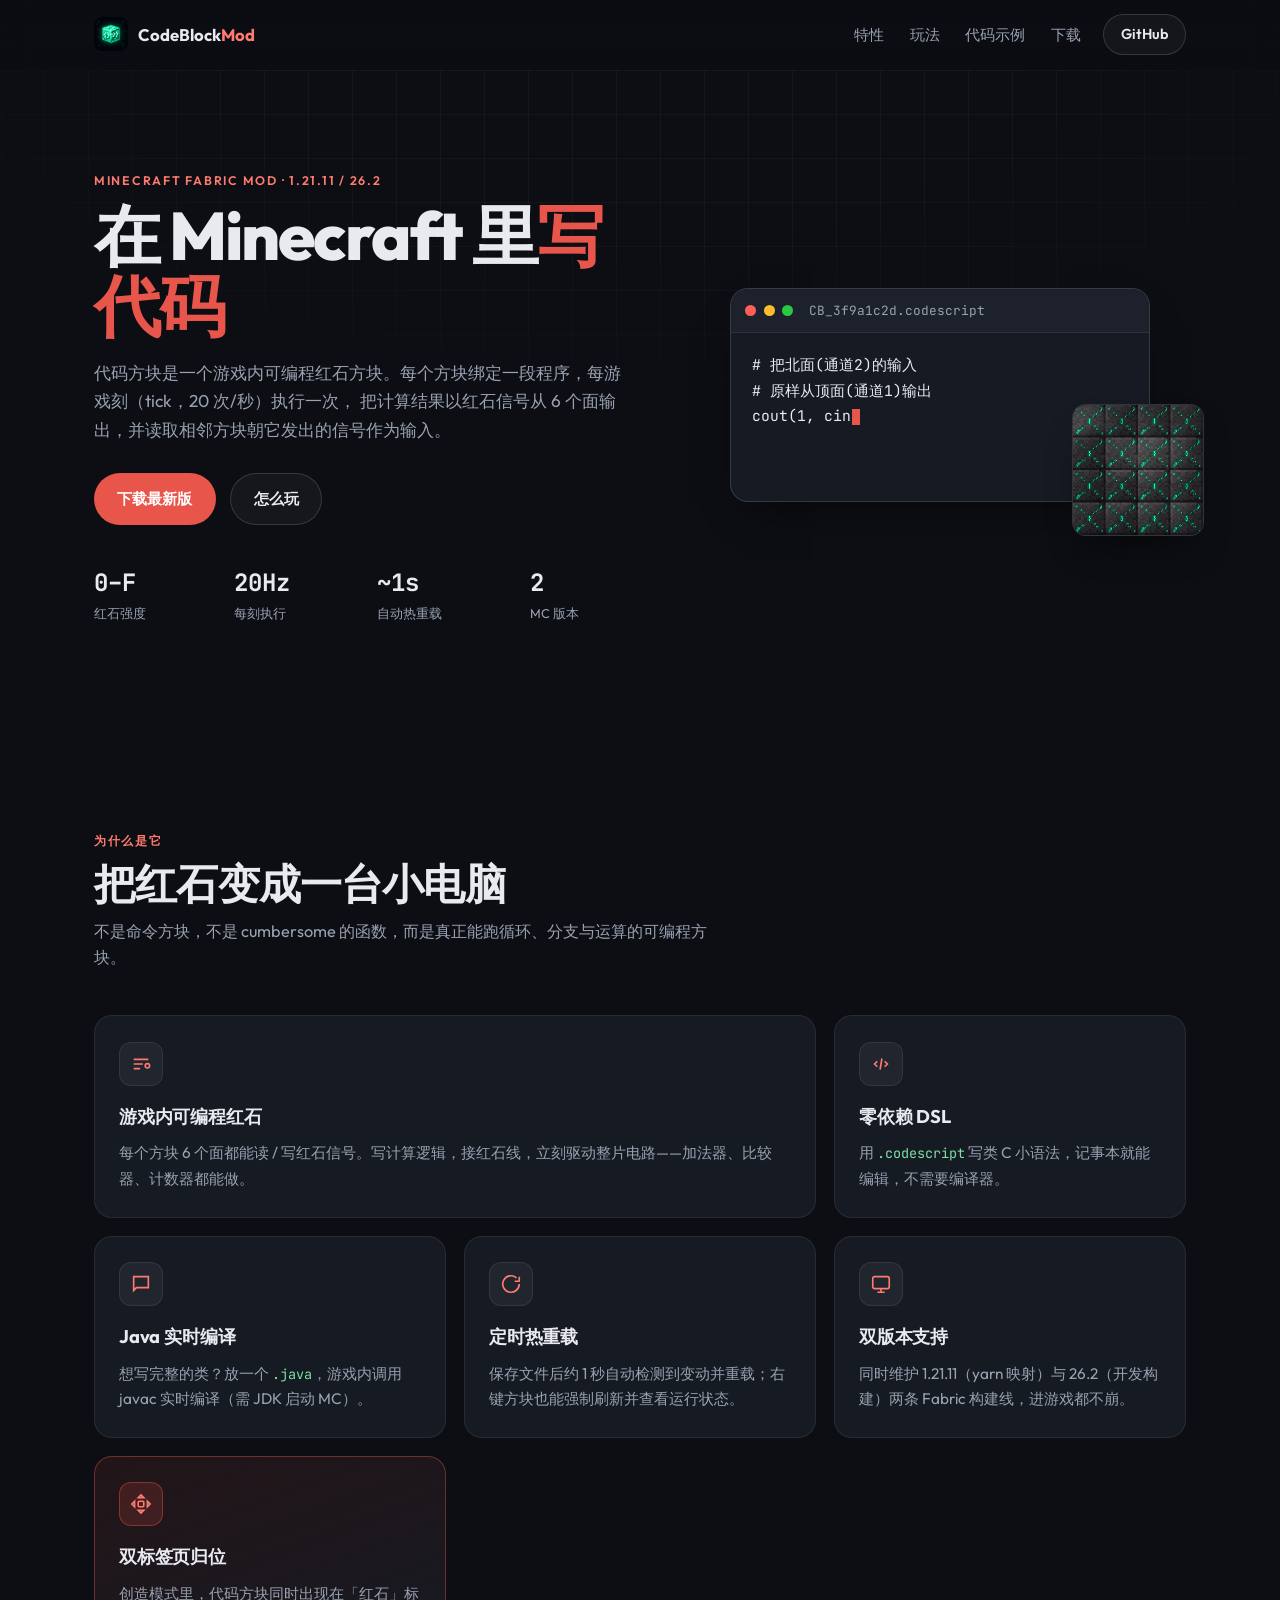
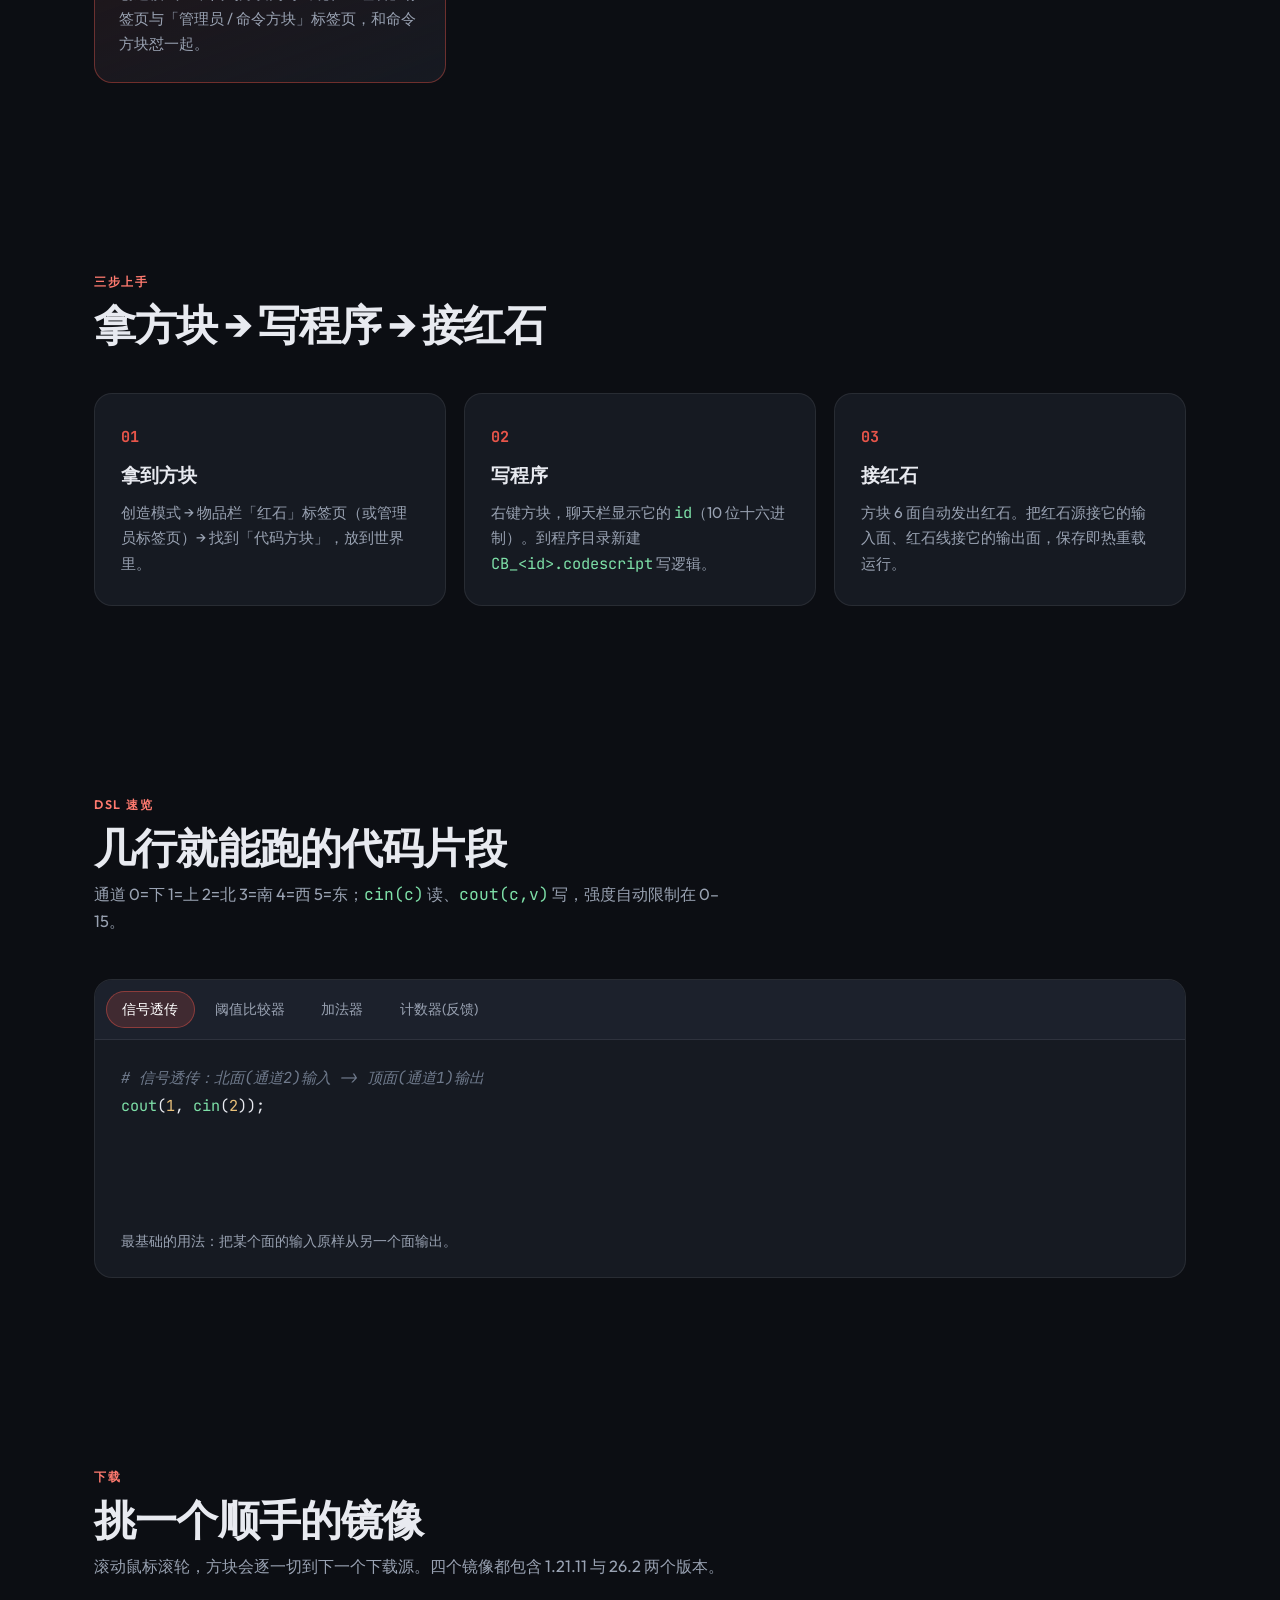
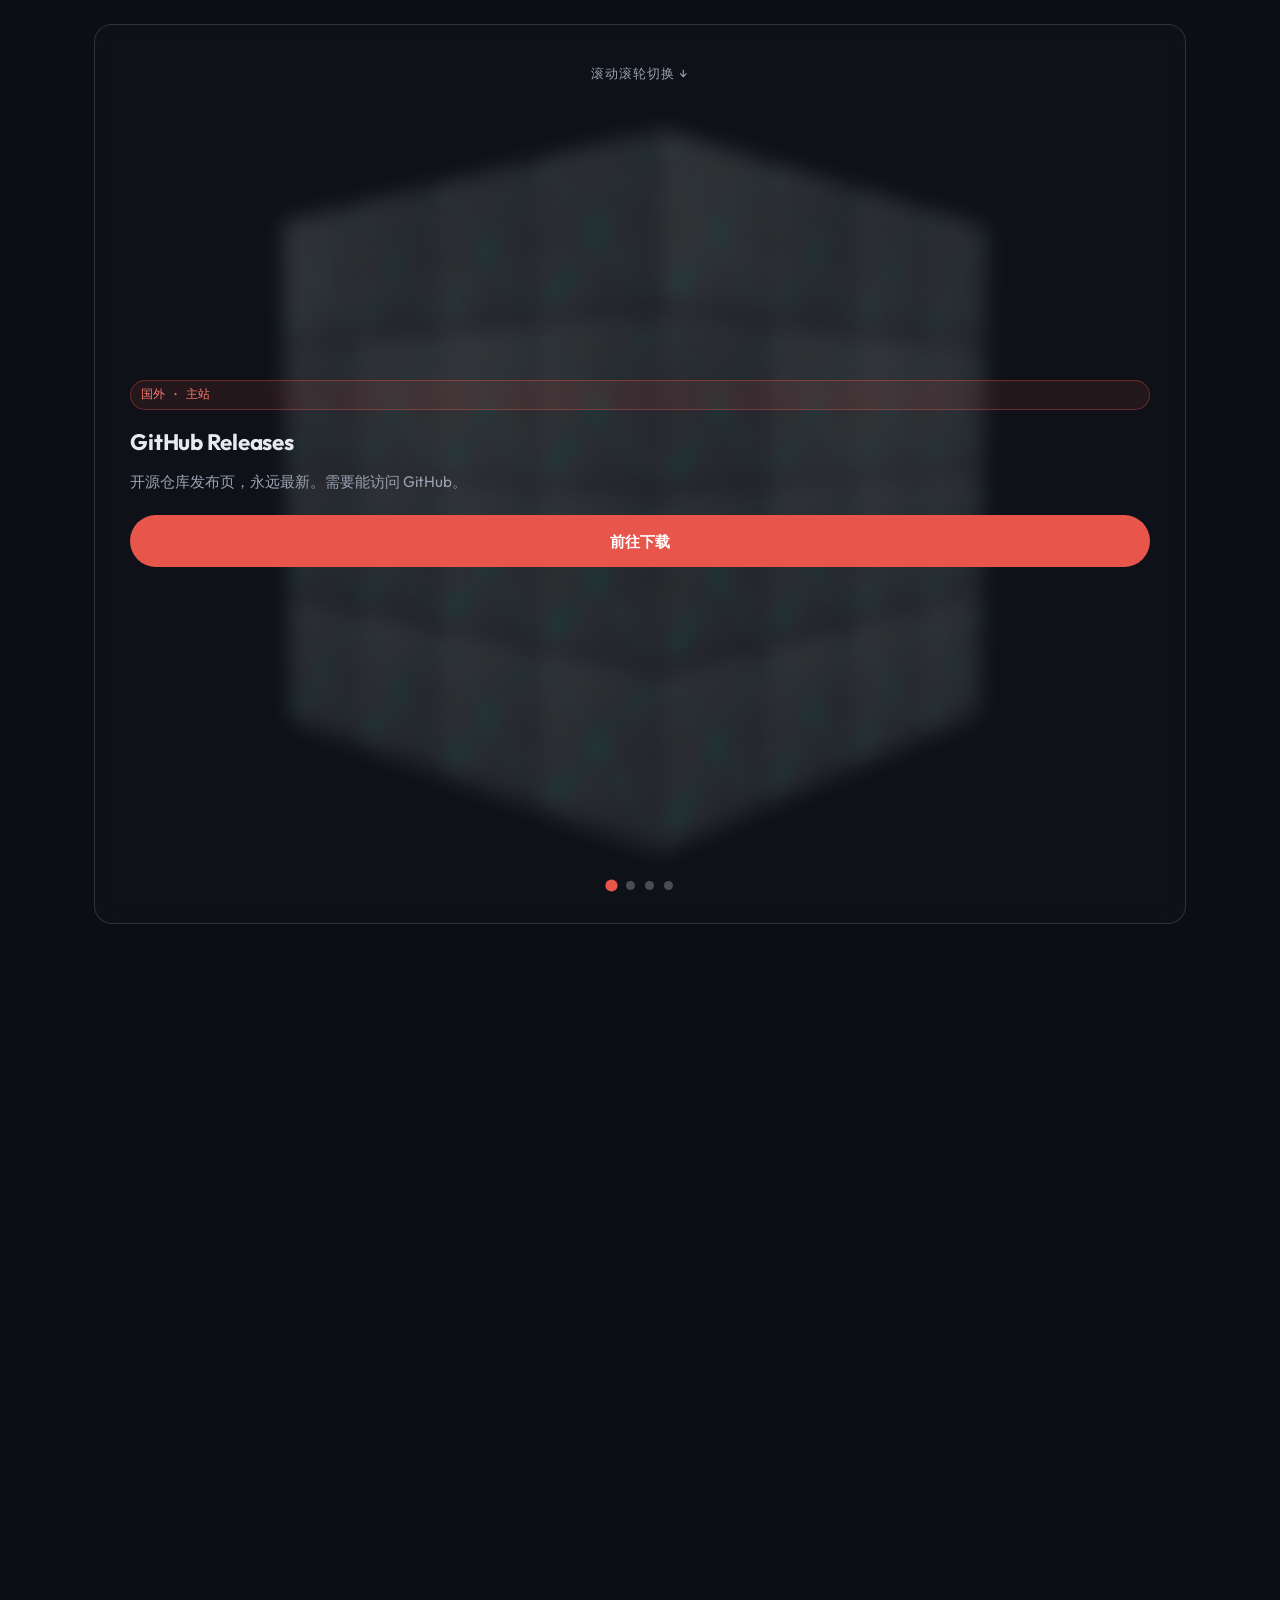
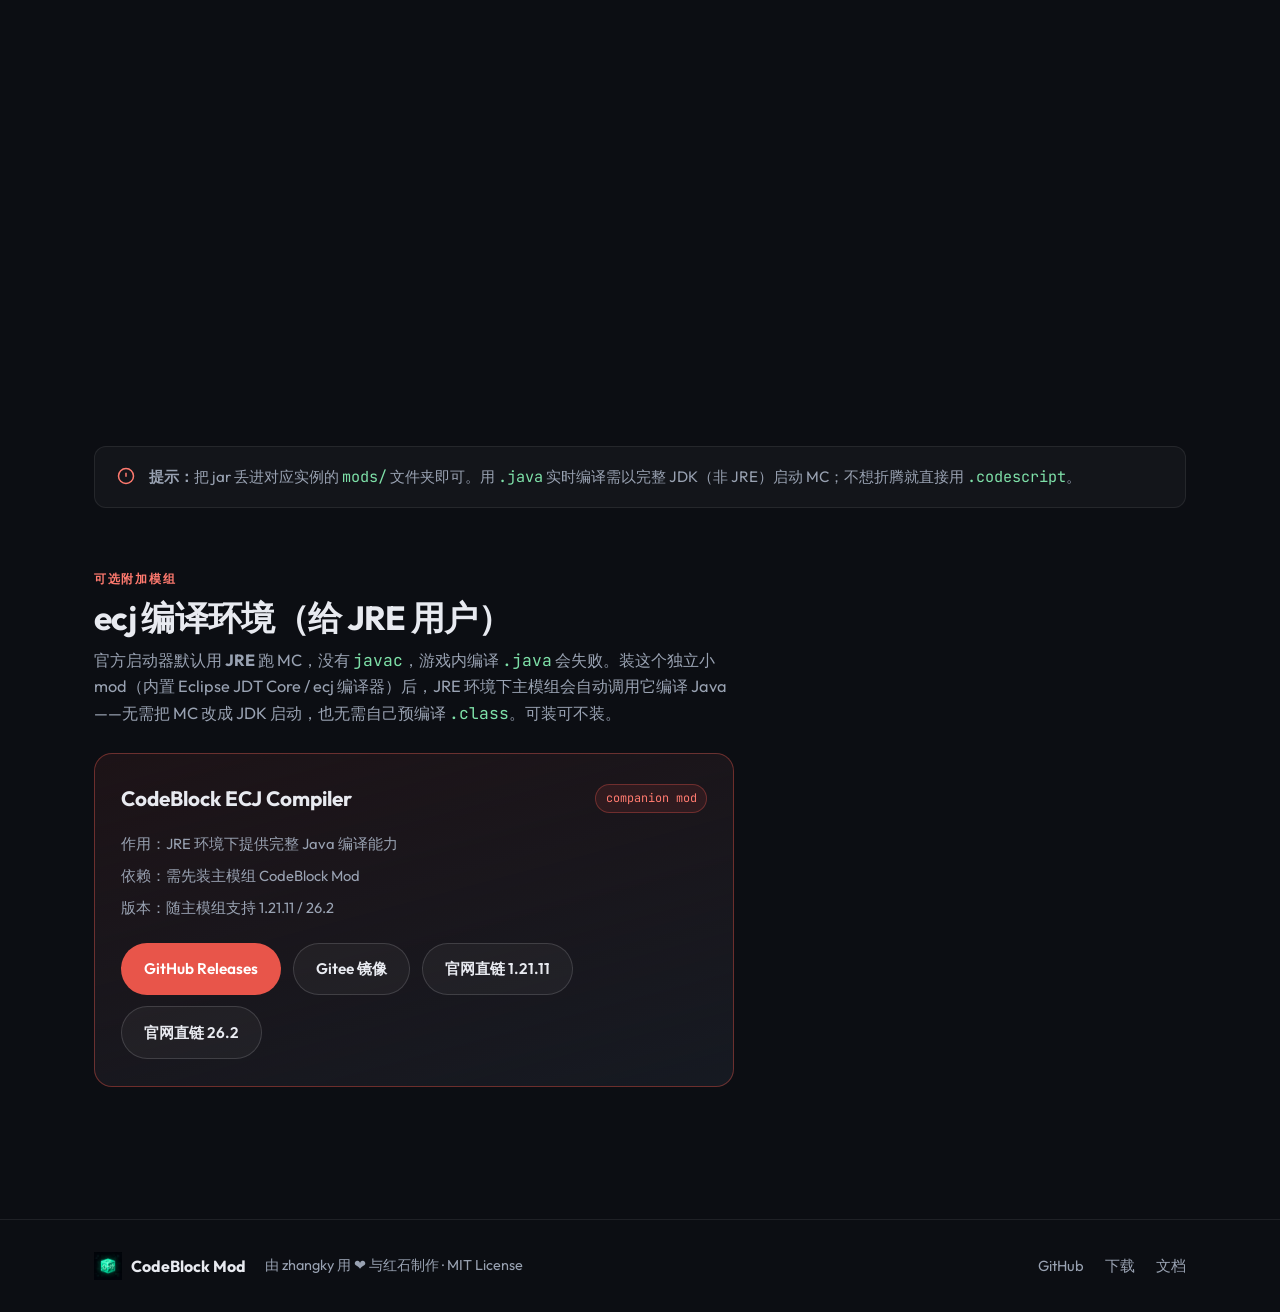
==== index.html @ 654dcf7b "Publish CodeBlock Mod site v0.1.0 (downloads + pages)" ====
<!DOCTYPE html>
<html lang="zh-CN">
<head>
  <meta charset="UTF-8" />
  <meta name="viewport" content="width=device-width, initial-scale=1.0" />
  <title>CodeBlock Mod · 在 Minecraft 里写代码</title>
  <meta name="description" content="CodeBlock Mod —— 一个游戏内可编程红石方块。每个方块绑定一段程序，每游戏刻执行一次，用 cin/cout 读写红石信号（强度 0–15，即十六进制 0–F）。支持 Minecraft 1.21.11 与 26.2。" />
  <meta name="author" content="zhangky" />
  <meta name="theme-color" content="#0c0e13" />

  <!-- Open Graph / social -->
  <meta property="og:type" content="website" />
  <meta property="og:title" content="CodeBlock Mod · 在 Minecraft 里写代码" />
  <meta property="og:description" content="游戏内可编程红石方块：cin/cout 读写信号，运行时编译 Java / 解释 DSL，定时热重载。支持 1.21.11 与 26.2。" />
  <meta property="og:image" content="assets/images/code_block.png" />
  <meta property="og:url" content="https://codeblock-mod.github.io" />
  <meta name="twitter:card" content="summary_large_image" />

  <link rel="icon" type="image/png" href="assets/images/icon.png" />
  <link rel="preconnect" href="https://fonts.googleapis.com" />
  <link rel="preconnect" href="https://fonts.gstatic.com" crossorigin />
  <link href="https://fonts.googleapis.com/css2?family=Outfit:wght@400;500;600;700;800&family=JetBrains+Mono:wght@400;500;700&display=swap" rel="stylesheet" />
  <link rel="stylesheet" href="css/styles.css" />
</head>
<body>
  <!-- ===== Nav ===== -->
  <header class="nav" id="nav">
    <div class="nav__inner">
      <a class="brand" href="#top" aria-label="CodeBlock Mod 首页">
        <img src="assets/images/icon.png" alt="" class="brand__icon" width="34" height="34" />
        <span class="brand__name">CodeBlock<span class="brand__mod">Mod</span></span>
      </a>
      <nav class="nav__links" aria-label="主导航">
        <a href="#features">特性</a>
        <a href="#how">玩法</a>
        <a href="#code">代码示例</a>
        <a href="#download">下载</a>
      </nav>
      <a class="btn btn--ghost nav__cta" href="https://github.com/CodeBlock-mod/CodeBlock-mod-release" rel="noopener">GitHub</a>
    </div>
  </header>

  <main id="top">
    <!-- ===== Hero ===== -->
    <section class="hero">
      <div class="hero__grid-bg" aria-hidden="true"></div>
      <div class="hero__inner">
        <div class="hero__copy">
          <p class="eyebrow">Minecraft Fabric Mod · 1.21.11 / 26.2</p>
          <h1 class="hero__title">在 Minecraft 里<span class="hl">写代码</span></h1>
          <p class="hero__lead">
            代码方块是一个游戏内可编程红石方块。每个方块绑定一段程序，每游戏刻（tick，20 次/秒）执行一次，
            把计算结果以红石信号从 6 个面输出，并读取相邻方块朝它发出的信号作为输入。
          </p>
          <div class="hero__actions">
            <a class="btn btn--primary" href="#download">下载最新版</a>
            <a class="btn btn--ghost" href="#how">怎么玩</a>
          </div>
          <ul class="hero__stats">
            <li><span class="stat__num">0–F</span><span class="stat__label">红石强度</span></li>
            <li><span class="stat__num">20Hz</span><span class="stat__label">每刻执行</span></li>
            <li><span class="stat__num">~1s</span><span class="stat__label">自动热重载</span></li>
            <li><span class="stat__num">2</span><span class="stat__label">MC 版本</span></li>
          </ul>
        </div>

        <div class="hero__visual">
          <div class="terminal" role="img" aria-label="代码方块 DSL 示例：把北面输入从顶面输出">
            <div class="terminal__bar">
              <span class="dot dot--r"></span><span class="dot dot--y"></span><span class="dot dot--g"></span>
              <span class="terminal__file">CB_3f9a1c2d.codescript</span>
            </div>
            <pre class="terminal__body"><code id="hero-code"></code><span class="caret" aria-hidden="true"></span></pre>
          </div>
          <img src="assets/images/code_block.png" alt="代码方块贴图" class="hero__block" width="160" height="160" />
        </div>
      </div>
    </section>

    <!-- ===== Features (bento) ===== -->
    <section class="section" id="features">
      <div class="section__head">
        <p class="eyebrow">为什么是它</p>
        <h2 class="section__title">把红石变成一台小电脑</h2>
        <p class="section__sub">不是命令方块，不是 cumbersome 的函数，而是真正能跑循环、分支与运算的可编程方块。</p>
      </div>

      <div class="bento">
        <article class="card card--wide reveal">
          <div class="card__icon" aria-hidden="true">
            <svg viewBox="0 0 24 24" width="22" height="22" fill="none" stroke="currentColor" stroke-width="1.8"><path d="M4 7h16M4 12h10M4 17h7"/><circle cx="19" cy="14" r="2.4"/></svg>
          </div>
          <h3>游戏内可编程红石</h3>
          <p>每个方块 6 个面都能读 / 写红石信号。写计算逻辑，接红石线，立刻驱动整片电路——加法器、比较器、计数器都能做。</p>
        </article>

        <article class="card reveal">
          <div class="card__icon" aria-hidden="true">
            <svg viewBox="0 0 24 24" width="22" height="22" fill="none" stroke="currentColor" stroke-width="1.8"><path d="M8 9l-3 3 3 3M16 9l3 3-3 3M13 6l-2 12"/></svg>
          </div>
          <h3>零依赖 DSL</h3>
          <p>用 <code>.codescript</code> 写类 C 小语法，记事本就能编辑，不需要编译器。</p>
        </article>

        <article class="card reveal">
          <div class="card__icon" aria-hidden="true">
            <svg viewBox="0 0 24 24" width="22" height="22" fill="none" stroke="currentColor" stroke-width="1.8"><path d="M4 4h16v12H7l-3 3z"/></svg>
          </div>
          <h3>Java 实时编译</h3>
          <p>想写完整的类？放一个 <code>.java</code>，游戏内调用 javac 实时编译（需 JDK 启动 MC）。</p>
        </article>

        <article class="card reveal">
          <div class="card__icon" aria-hidden="true">
            <svg viewBox="0 0 24 24" width="22" height="22" fill="none" stroke="currentColor" stroke-width="1.8"><path d="M21 12a9 9 0 1 1-3-6.7"/><path d="M21 4v5h-5"/></svg>
          </div>
          <h3>定时热重载</h3>
          <p>保存文件后约 1 秒自动检测到变动并重载；右键方块也能强制刷新并查看运行状态。</p>
        </article>

        <article class="card reveal">
          <div class="card__icon" aria-hidden="true">
            <svg viewBox="0 0 24 24" width="22" height="22" fill="none" stroke="currentColor" stroke-width="1.8"><rect x="3" y="4" width="18" height="13" rx="2"/><path d="M8 21h8M12 17v4"/></svg>
          </div>
          <h3>双版本支持</h3>
          <p>同时维护 1.21.11（yarn 映射）与 26.2（开发构建）两条 Fabric 构建线，进游戏都不崩。</p>
        </article>

        <article class="card card--accent reveal">
          <div class="card__icon" aria-hidden="true">
            <svg viewBox="0 0 24 24" width="22" height="22" fill="none" stroke="currentColor" stroke-width="1.8"><path d="M12 2l3 3h-6zM12 22l-3-3h6zM2 12l3-3v6zM22 12l-3 3v-6z"/><rect x="9" y="9" width="6" height="6" rx="1"/></svg>
          </div>
          <h3>双标签页归位</h3>
          <p>创造模式里，代码方块同时出现在「红石」标签页与「管理员 / 命令方块」标签页，和命令方块怼一起。</p>
        </article>
      </div>
    </section>

    <!-- ===== How it works ===== -->
    <section class="section" id="how">
      <div class="section__head">
        <p class="eyebrow">三步上手</p>
        <h2 class="section__title">拿方块 → 写程序 → 接红石</h2>
      </div>
      <ol class="steps">
        <li class="step reveal">
          <span class="step__no">01</span>
          <h3>拿到方块</h3>
          <p>创造模式 → 物品栏「红石」标签页（或管理员标签页）→ 找到「代码方块」，放到世界里。</p>
        </li>
        <li class="step reveal">
          <span class="step__no">02</span>
          <h3>写程序</h3>
          <p>右键方块，聊天栏显示它的 <code>id</code>（10 位十六进制）。到程序目录新建 <code>CB_&lt;id&gt;.codescript</code> 写逻辑。</p>
        </li>
        <li class="step reveal">
          <span class="step__no">03</span>
          <h3>接红石</h3>
          <p>方块 6 面自动发出红石。把红石源接它的输入面、红石线接它的输出面，保存即热重载运行。</p>
        </li>
      </ol>
    </section>

    <!-- ===== Code showcase ===== -->
    <section class="section" id="code">
      <div class="section__head">
        <p class="eyebrow">DSL 速览</p>
        <h2 class="section__title">几行就能跑的代码片段</h2>
        <p class="section__sub">通道 0=下 1=上 2=北 3=南 4=西 5=东；<code>cin(c)</code> 读、<code>cout(c,v)</code> 写，强度自动限制在 0–15。</p>
      </div>

      <div class="showcase reveal">
        <div class="tabs" role="tablist" aria-label="代码示例">
          <button class="tab is-active" role="tab" aria-selected="true" data-ex="passthrough">信号透传</button>
          <button class="tab" role="tab" aria-selected="false" data-ex="threshold">阈值比较器</button>
          <button class="tab" role="tab" aria-selected="false" data-ex="adder">加法器</button>
          <button class="tab" role="tab" aria-selected="false" data-ex="counter">计数器(反馈)</button>
        </div>
        <pre class="showcase__code"><code id="showcase-code"></code></pre>
        <p class="showcase__note" id="showcase-note"></p>
      </div>
    </section>

    <!-- ===== Download (Three.js scroll experience) ===== -->
    <section class="section download" id="download">
      <div class="section__head">
        <p class="eyebrow">下载</p>
        <h2 class="section__title">挑一个顺手的镜像</h2>
        <p class="section__sub">滚动鼠标滚轮，方块会逐一切到下一个下载源。四个镜像都包含 1.21.11 与 26.2 两个版本。</p>
      </div>

      <div class="dl3d" id="dl3d">
        <div class="dl3d__stage">
          <canvas class="dl3d__canvas" id="dl-canvas" aria-hidden="true"></canvas>
          <div class="dl3d__panels" id="dl-panels">
            <article class="dl-panel is-active" data-i="0">
              <span class="dl-panel__tag">国外 · 主站</span>
              <h3>GitHub Releases</h3>
              <p>开源仓库发布页，永远最新。需要能访问 GitHub。</p>
              <a class="btn btn--primary" href="https://github.com/CodeBlock-mod/CodeBlock-mod-release/releases/tag/v0.1.0" target="_blank" rel="noopener">前往下载</a>
            </article>
            <article class="dl-panel" data-i="1">
              <span class="dl-panel__tag">国内 · Gitee</span>
              <h3>Gitee 镜像</h3>
              <p>国内可访问的镜像仓库发布页（仓库当前为私有，登录后可见）。</p>
              <a class="btn btn--primary" href="https://gitee.com/immediate-success-upon-arrival/CodeBlock-mod-release/releases" target="_blank" rel="noopener">前往下载</a>
            </article>
            <article class="dl-panel" data-i="2">
              <span class="dl-panel__tag">本站 · 直链 1.21.11</span>
              <h3>官网直链（1.21.11）</h3>
              <p>从本项目官网直接下载 1.21.11 版本 jar，无需中转。</p>
              <a class="btn btn--primary" href="https://codeblock-mod.github.io/assets/downloads/codeblock-mod-1.21.11.jar" target="_blank" rel="noopener">前往下载</a>
            </article>
            <article class="dl-panel" data-i="3">
              <span class="dl-panel__tag">本站 · 直链 26.2</span>
              <h3>官网直链（26.2）</h3>
              <p>从本项目官网直接下载 26.2 版本 jar，无需中转。</p>
              <a class="btn btn--primary" href="https://codeblock-mod.github.io/assets/downloads/codeblock-mod-26.2.jar" target="_blank" rel="noopener">前往下载</a>
            </article>
          </div>
          <div class="dl3d__progress" id="dl-progress" aria-hidden="true">
            <span class="dot is-active"></span><span class="dot"></span><span class="dot"></span><span class="dot"></span>
          </div>
          <p class="dl3d__hint" aria-hidden="true">滚动滚轮切换 ↓</p>
        </div>
        <div class="dl3d__spacer" aria-hidden="true"></div>
      </div>

      <div class="callout reveal">
        <svg viewBox="0 0 24 24" width="20" height="20" fill="none" stroke="currentColor" stroke-width="1.8" aria-hidden="true"><circle cx="12" cy="12" r="9"/><path d="M12 8v5M12 16h.01"/></svg>
        <p><strong>提示：</strong>把 jar 丢进对应实例的 <code>mods/</code> 文件夹即可。用 <code>.java</code> 实时编译需以完整 JDK（非 JRE）启动 MC；不想折腾就直接用 <code>.codescript</code>。</p>
      </div>

      <div class="companion reveal" style="margin-top: 56px;">
        <div class="section__head" style="margin-bottom: 26px;">
          <p class="eyebrow">可选附加模组</p>
          <h2 class="section__title">ecj 编译环境（给 JRE 用户）</h2>
          <p class="section__sub">官方启动器默认用 <strong>JRE</strong> 跑 MC，没有 <code>javac</code>，游戏内编译 <code>.java</code> 会失败。装这个独立小 mod（内置 Eclipse JDT&nbsp;Core / ecj 编译器）后，JRE 环境下主模组会自动调用它编译 Java——无需把 MC 改成 JDK 启动，也无需自己预编译 <code>.class</code>。可装可不装。</p>
        </div>
        <article class="dl dl--feature" style="max-width: 640px;">
          <div class="dl__head">
            <h3>CodeBlock ECJ Compiler</h3>
            <span class="tag">companion mod</span>
          </div>
          <ul class="dl__meta">
            <li>作用：JRE 环境下提供完整 Java 编译能力</li>
            <li>依赖：需先装主模组 CodeBlock Mod</li>
            <li>版本：随主模组支持 1.21.11 / 26.2</li>
          </ul>
          <div class="ecj-links">
            <a class="btn btn--primary" href="https://github.com/CodeBlock-mod/CodeBlock-mod-release/releases/tag/v0.1.0" target="_blank" rel="noopener">GitHub Releases</a>
            <a class="btn btn--ghost" href="https://gitee.com/immediate-success-upon-arrival/CodeBlock-mod-release/releases" target="_blank" rel="noopener">Gitee 镜像</a>
            <a class="btn btn--ghost" href="https://codeblock-mod.github.io/assets/downloads/codeblock-mod-1.21.11.jar" target="_blank" rel="noopener">官网直链 1.21.11</a>
            <a class="btn btn--ghost" href="https://codeblock-mod.github.io/assets/downloads/codeblock-mod-26.2.jar" target="_blank" rel="noopener">官网直链 26.2</a>
          </div>
        </article>
      </div>
    </section>
  </main>

  <!-- ===== Footer ===== -->
  <footer class="footer">
    <div class="footer__inner">
      <div class="footer__brand">
        <img src="assets/images/icon.png" alt="" width="28" height="28" />
        <span>CodeBlock Mod</span>
      </div>
      <p class="footer__copy">由 zhangky 用 ❤ 与红石制作 · MIT License</p>
      <nav class="footer__links" aria-label="页脚链接">
        <a href="https://github.com/CodeBlock-mod/CodeBlock-mod-release" rel="noopener">GitHub</a>
        <a href="#download">下载</a>
        <a href="#how">文档</a>
      </nav>
    </div>
  </footer>

  <script src="assets/js/vendor/three.min.js"></script>
  <script src="js/download3d.js"></script>
  <script src="js/main.js"></script>
</body>
</html>
---- css/styles.css ----
/* ============================================================
   CodeBlock Mod — static landing page
   Design: dark "redstone terminal" theme, single accent,
   bento layout, GPU-only motion, WCAG-AA conscious.
   ============================================================ */

:root {
  --bg:        #0c0e13;
  --bg-soft:   #10131a;
  --surface:   #161a22;
  --surface-2: #1c212c;
  --border:    rgba(255,255,255,0.08);
  --border-2:  rgba(255,255,255,0.14);

  --text:      #e8eaf0;
  --muted:     #99a2b2;
  --faint:     #6b7280;

  --accent:    #e8554a;   /* redstone red */
  --accent-2:  #ff7a6f;
  --code-green:#7ee0a8;

  --radius:    18px;
  --radius-sm: 12px;
  --maxw:      1140px;

  --shadow:    0 18px 40px -20px rgba(0,0,0,0.7);
  --ease:      cubic-bezier(0.16, 1, 0.3, 1);

  --font-sans: "Outfit", "PingFang SC", "Microsoft YaHei", system-ui, sans-serif;
  --font-mono: "JetBrains Mono", ui-monospace, "SFMono-Regular", Menlo, monospace;
}

* { box-sizing: border-box; }

html { scroll-behavior: smooth; }

body {
  margin: 0;
  background: var(--bg);
  color: var(--text);
  font-family: var(--font-sans);
  font-size: 16px;
  line-height: 1.65;
  -webkit-font-smoothing: antialiased;
  text-rendering: optimizeLegibility;
  overflow-x: hidden;
}

a { color: inherit; text-decoration: none; }
img { display: block; max-width: 100%; }
code { font-family: var(--font-mono); }

::selection { background: rgba(232,85,74,0.32); color: #fff; }

:focus-visible {
  outline: 2px solid var(--accent-2);
  outline-offset: 3px;
  border-radius: 4px;
}

/* ---------- shared bits ---------- */
.eyebrow {
  display: inline-block;
  font-size: 0.78rem;
  letter-spacing: 0.14em;
  text-transform: uppercase;
  color: var(--accent-2);
  font-weight: 600;
  margin: 0 0 0.6rem;
}

.section {
  max-width: var(--maxw);
  margin: 0 auto;
  padding: 92px 24px;
}
.section__head { max-width: 640px; margin-bottom: 44px; }
.section__title {
  font-size: clamp(1.7rem, 3.6vw, 2.6rem);
  font-weight: 700;
  letter-spacing: -0.02em;
  margin: 0 0 0.6rem;
  line-height: 1.12;
}
.section__sub { color: var(--muted); margin: 0; font-size: 1.02rem; }
.section__sub code, .section__title code { color: var(--code-green); }

/* ---------- buttons ---------- */
.btn {
  display: inline-flex;
  align-items: center;
  justify-content: center;
  gap: 0.5rem;
  font-family: var(--font-sans);
  font-weight: 600;
  font-size: 0.96rem;
  padding: 0.78rem 1.4rem;
  border-radius: 999px;
  border: 1px solid transparent;
  cursor: pointer;
  transition: transform 0.18s var(--ease), background 0.18s var(--ease), border-color 0.18s var(--ease);
}
.btn--primary { background: var(--accent); color: #fff; }
.btn--primary:hover { background: var(--accent-2); transform: translateY(-2px); }
.btn--ghost { background: rgba(255,255,255,0.04); border-color: var(--border-2); color: var(--text); }
.btn--ghost:hover { background: rgba(255,255,255,0.09); transform: translateY(-2px); }
.btn--block { width: 100%; }

/* ---------- nav ---------- */
.nav {
  position: sticky;
  top: 0;
  z-index: 50;
  backdrop-filter: blur(14px);
  background: rgba(12,14,19,0.55);
  border-bottom: 1px solid transparent;
  transition: background 0.3s var(--ease), border-color 0.3s var(--ease);
}
.nav.is-stuck {
  background: rgba(12,14,19,0.85);
  border-bottom-color: var(--border);
}
.nav__inner {
  max-width: var(--maxw);
  margin: 0 auto;
  padding: 0.85rem 24px;
  display: flex;
  align-items: center;
  gap: 1.4rem;
}
.brand { display: flex; align-items: center; gap: 0.6rem; font-weight: 700; font-size: 1.05rem; }
.brand__icon { border-radius: 8px; }
.brand__mod { color: var(--accent-2); }
.nav__links { display: flex; gap: 1.6rem; margin-left: auto; font-size: 0.95rem; color: var(--muted); }
.nav__links a { transition: color 0.18s var(--ease); }
.nav__links a:hover { color: var(--text); }
.nav__cta { padding: 0.5rem 1.05rem; font-size: 0.9rem; }

/* ---------- hero ---------- */
.hero { position: relative; overflow: hidden; }
.hero__grid-bg {
  position: absolute;
  inset: 0;
  background-image:
    linear-gradient(rgba(255,255,255,0.035) 1px, transparent 1px),
    linear-gradient(90deg, rgba(255,255,255,0.035) 1px, transparent 1px);
  background-size: 44px 44px;
  mask-image: radial-gradient(ellipse 80% 70% at 50% 0%, #000 35%, transparent 80%);
  -webkit-mask-image: radial-gradient(ellipse 80% 70% at 50% 0%, #000 35%, transparent 80%);
}
.hero__inner {
  position: relative;
  max-width: var(--maxw);
  margin: 0 auto;
  padding: 96px 24px 110px;
  display: grid;
  grid-template-columns: 1.05fr 0.95fr;
  gap: 56px;
  align-items: center;
}
.hero__title {
  font-size: clamp(2.4rem, 6vw, 4.2rem);
  font-weight: 800;
  letter-spacing: -0.03em;
  line-height: 1.04;
  margin: 0 0 1.1rem;
}
.hero__title .hl { color: var(--accent); }
.hero__lead { color: var(--muted); font-size: 1.08rem; max-width: 52ch; margin: 0 0 1.8rem; }
.hero__actions { display: flex; gap: 0.9rem; flex-wrap: wrap; margin-bottom: 2.4rem; }
.hero__stats {
  list-style: none;
  display: grid;
  grid-template-columns: repeat(4, auto);
  gap: 1.8rem;
  padding: 0;
  margin: 0;
}
.hero__stats li { display: flex; flex-direction: column; }
.stat__num { font-size: 1.5rem; font-weight: 700; color: var(--text); font-family: var(--font-mono); }
.stat__label { font-size: 0.8rem; color: var(--muted); }

.hero__visual { position: relative; display: flex; justify-content: center; align-items: center; }
.terminal {
  width: 100%;
  max-width: 420px;
  background: var(--surface);
  border: 1px solid var(--border-2);
  border-radius: var(--radius);
  box-shadow: var(--shadow);
  overflow: hidden;
}
.terminal__bar {
  display: flex;
  align-items: center;
  gap: 0.45rem;
  padding: 0.7rem 0.9rem;
  background: var(--surface-2);
  border-bottom: 1px solid var(--border);
}
.dot { width: 11px; height: 11px; border-radius: 50%; }
.dot--r { background: #ff5f57; }
.dot--y { background: #febc2e; }
.dot--g { background: #28c840; }
.terminal__file { margin-left: 0.6rem; font-size: 0.8rem; color: var(--muted); font-family: var(--font-mono); }
.terminal__body {
  margin: 0;
  padding: 1.2rem 1.3rem 1.4rem;
  font-family: var(--font-mono);
  font-size: 0.92rem;
  line-height: 1.7;
  color: var(--text);
  min-height: 168px;
  white-space: pre-wrap;
  word-break: break-word;
}
.caret {
  display: inline-block;
  width: 8px;
  height: 1.05em;
  background: var(--accent);
  margin-left: 1px;
  vertical-align: text-bottom;
  animation: blink 1.05s steps(1) infinite;
}
@keyframes blink { 50% { opacity: 0; } }

.hero__block {
  position: absolute;
  right: -18px;
  bottom: -34px;
  width: 132px;
  height: 132px;
  border-radius: 14px;
  border: 1px solid var(--border-2);
  box-shadow: var(--shadow);
  background: var(--bg-soft);
  animation: float 5.5s ease-in-out infinite;
}
@keyframes float { 50% { transform: translateY(-12px); } }

/* code colors */
.c-com { color: #6f7a8c; font-style: italic; }
.c-kw  { color: var(--accent-2); font-weight: 600; }
.c-fn  { color: var(--code-green); }
.c-num { color: #e8c07a; }

/* ---------- bento ---------- */
.bento {
  display: grid;
  grid-template-columns: repeat(3, 1fr);
  gap: 18px;
}
.card {
  background: var(--surface);
  border: 1px solid var(--border);
  border-radius: var(--radius);
  padding: 1.6rem 1.5rem;
  transition: transform 0.25s var(--ease), border-color 0.25s var(--ease), background 0.25s var(--ease);
}
.card:hover { transform: translateY(-4px); border-color: var(--border-2); background: var(--surface-2); }
.card--wide { grid-column: span 2; }
.card--accent { border-color: rgba(232,85,74,0.4); background: linear-gradient(160deg, rgba(232,85,74,0.10), var(--surface)); }
.card__icon {
  width: 44px; height: 44px;
  display: grid; place-items: center;
  border-radius: 12px;
  background: rgba(255,255,255,0.05);
  border: 1px solid var(--border);
  color: var(--accent-2);
  margin-bottom: 1rem;
}
.card--accent .card__icon { color: var(--accent-2); background: rgba(232,85,74,0.16); border-color: rgba(232,85,74,0.4); }
.card h3 { margin: 0 0 0.5rem; font-size: 1.15rem; letter-spacing: -0.01em; }
.card p { margin: 0; color: var(--muted); font-size: 0.96rem; }
.card code, .card p code { color: var(--code-green); font-family: var(--font-mono); font-size: 0.88em; }

/* ---------- steps ---------- */
.steps {
  list-style: none;
  padding: 0;
  margin: 0;
  display: grid;
  grid-template-columns: repeat(3, 1fr);
  gap: 18px;
  counter-reset: step;
}
.step {
  background: var(--surface);
  border: 1px solid var(--border);
  border-radius: var(--radius);
  padding: 1.8rem 1.6rem;
  position: relative;
}
.step__no {
  font-family: var(--font-mono);
  font-size: 0.95rem;
  font-weight: 700;
  color: var(--accent);
  letter-spacing: 0.05em;
}
.step h3 { margin: 0.7rem 0 0.5rem; font-size: 1.2rem; }
.step p { margin: 0; color: var(--muted); font-size: 0.96rem; }
.step code, .step p code { color: var(--code-green); font-family: var(--font-mono); }

/* ---------- showcase ---------- */
.showcase {
  background: var(--surface);
  border: 1px solid var(--border);
  border-radius: var(--radius);
  overflow: hidden;
}
.tabs { display: flex; flex-wrap: wrap; gap: 4px; padding: 0.7rem; background: var(--surface-2); border-bottom: 1px solid var(--border); }
.tab {
  font-family: var(--font-sans);
  font-size: 0.9rem;
  color: var(--muted);
  background: transparent;
  border: 1px solid transparent;
  padding: 0.5rem 0.95rem;
  border-radius: 999px;
  cursor: pointer;
  transition: color 0.18s var(--ease), background 0.18s var(--ease);
}
.tab:hover { color: var(--text); }
.tab.is-active { color: #fff; background: rgba(232,85,74,0.18); border-color: rgba(232,85,74,0.45); }
.showcase__code {
  margin: 0;
  padding: 1.5rem 1.6rem;
  font-family: var(--font-mono);
  font-size: 0.95rem;
  line-height: 1.8;
  color: var(--text);
  white-space: pre-wrap;
  min-height: 190px;
}
.showcase__note { margin: 0; padding: 0 1.6rem 1.4rem; color: var(--muted); font-size: 0.9rem; }

/* ---------- downloads ---------- */
.downloads { display: grid; grid-template-columns: repeat(2, 1fr); gap: 18px; }
.dl {
  background: var(--surface);
  border: 1px solid var(--border);
  border-radius: var(--radius);
  padding: 1.7rem 1.6rem;
}
.dl--feature { border-color: rgba(232,85,74,0.4); background: linear-gradient(165deg, rgba(232,85,74,0.08), var(--surface)); }
.dl__head { display: flex; align-items: center; justify-content: space-between; gap: 1rem; margin-bottom: 1rem; }
.dl__head h3 { margin: 0; font-size: 1.3rem; }
.tag {
  font-size: 0.74rem;
  font-family: var(--font-mono);
  color: var(--accent-2);
  border: 1px solid rgba(232,85,74,0.35);
  background: rgba(232,85,74,0.10);
  padding: 0.25rem 0.6rem;
  border-radius: 999px;
}
.dl__meta { list-style: none; padding: 0; margin: 0 0 1.4rem; color: var(--muted); font-size: 0.92rem; display: grid; gap: 0.5rem; }
.dl__meta code { color: var(--code-green); font-family: var(--font-mono); font-size: 0.85em; word-break: break-all; }

.callout {
  display: flex;
  gap: 0.8rem;
  align-items: flex-start;
  margin-top: 22px;
  padding: 1.1rem 1.3rem;
  background: rgba(255,255,255,0.03);
  border: 1px solid var(--border);
  border-radius: var(--radius-sm);
  color: var(--muted);
  font-size: 0.95rem;
}
.callout svg { color: var(--accent-2); flex: none; margin-top: 2px; }
.callout p { margin: 0; }
.callout code { color: var(--code-green); font-family: var(--font-mono); }

.ecj-links { display: flex; flex-wrap: wrap; gap: 0.7rem; margin-top: 0.4rem; }
.companion .section__title { font-size: clamp(1.5rem, 3vw, 2.1rem); }

/* ---------- footer ---------- */
.footer { border-top: 1px solid var(--border); margin-top: 40px; }
.footer__inner {
  max-width: var(--maxw);
  margin: 0 auto;
  padding: 2rem 24px;
  display: flex;
  align-items: center;
  gap: 1.2rem;
  flex-wrap: wrap;
}
.footer__brand { display: flex; align-items: center; gap: 0.55rem; font-weight: 700; }
.footer__copy { color: var(--muted); font-size: 0.9rem; margin: 0; }
.footer__links { display: flex; gap: 1.3rem; margin-left: auto; font-size: 0.92rem; color: var(--muted); }
.footer__links a:hover { color: var(--text); }

/* ---------- reveal animation ---------- */
.reveal { opacity: 0; transform: translateY(22px); transition: opacity 0.7s var(--ease), transform 0.7s var(--ease); }
.reveal.is-in { opacity: 1; transform: none; }

/* ---------- responsive ---------- */
@media (max-width: 880px) {
  .hero__inner { grid-template-columns: 1fr; gap: 40px; padding-top: 64px; }
  .hero__visual { order: -1; }
  .hero__block { right: 4px; bottom: -20px; width: 104px; height: 104px; }
  .bento { grid-template-columns: 1fr 1fr; }
  .card--wide { grid-column: span 2; }
  .steps { grid-template-columns: 1fr; }
  .downloads { grid-template-columns: 1fr; }
  .nav__links { display: none; }
}
@media (max-width: 560px) {
  .bento { grid-template-columns: 1fr; }
  .card--wide { grid-column: span 1; }
  .hero__stats { grid-template-columns: repeat(2, auto); gap: 1.2rem; }
  .section { padding: 64px 18px; }
  .footer__links { margin-left: 0; width: 100%; }
}

/* ---------- reduced motion ---------- */
@media (prefers-reduced-motion: reduce) {
  * { animation: none !important; scroll-behavior: auto !important; }
  .reveal { opacity: 1; transform: none; transition: none; }
  .hero__block { animation: none; }
}

/* ---------- download 3D scroll experience ---------- */
.dl3d__stage { position: relative; }
.dl3d__canvas,
.dl3d__spacer,
.dl3d__progress,
.dl3d__hint { display: none; }

.dl-panel__tag {
  display: inline-block;
  font-size: 0.74rem;
  font-family: var(--font-mono);
  color: var(--accent-2);
  border: 1px solid rgba(232,85,74,0.35);
  background: rgba(232,85,74,0.10);
  padding: 0.25rem 0.6rem;
  border-radius: 999px;
  margin-bottom: 0.9rem;
}
.dl-panel h3 { margin: 0 0 0.5rem; font-size: 1.4rem; letter-spacing: -0.01em; }
.dl-panel p { margin: 0 0 1.3rem; color: var(--muted); font-size: 0.96rem; }

/* fallback grid (no JS / no WebGL) */
.dl3d:not(.is-3d) .dl-panels { display: grid; grid-template-columns: repeat(2, 1fr); gap: 18px; }
.dl3d:not(.is-3d) .dl-panel {
  background: var(--surface);
  border: 1px solid var(--border);
  border-radius: var(--radius);
  padding: 1.7rem 1.6rem;
  transition: transform 0.25s var(--ease), border-color 0.25s var(--ease), background 0.25s var(--ease);
}
.dl3d:not(.is-3d) .dl-panel:hover { transform: translateY(-4px); border-color: var(--border-2); background: var(--surface-2); }

/* 3D mode */
.dl3d.is-3d .dl3d__stage {
  position: sticky;
  top: 0;
  height: 100vh;
  display: grid;
  place-items: center;
  overflow: hidden;
}
.dl3d.is-3d .dl3d__canvas {
  display: block;
  position: absolute;
  inset: 0;
  width: 100%;
  height: 100%;
}
.dl3d.is-3d .dl-panels {
  position: relative;
  z-index: 2;
  width: min(520px, 92vw);
  min-height: 330px;
}
.dl3d.is-3d .dl-panel {
  position: absolute;
  inset: 0;
  display: flex;
  flex-direction: column;
  justify-content: center;
  background: rgba(16,19,26,0.74);
  backdrop-filter: blur(10px);
  -webkit-backdrop-filter: blur(10px);
  border: 1px solid var(--border-2);
  border-radius: var(--radius);
  padding: 2.2rem;
  opacity: 0;
  transform: translateY(26px) scale(0.985);
  transition: opacity 0.6s var(--ease), transform 0.6s var(--ease);
  pointer-events: none;
}
.dl3d.is-3d .dl-panel.is-active {
  opacity: 1;
  transform: none;
  pointer-events: auto;
}
.dl3d.is-3d .dl3d__spacer { display: block; height: 300vh; }
.dl3d.is-3d .dl3d__progress {
  display: flex;
  gap: 10px;
  position: absolute;
  bottom: 34px;
  left: 50%;
  transform: translateX(-50%);
  z-index: 3;
}
.dl3d.is-3d .dl3d__progress .dot {
  width: 9px; height: 9px;
  border-radius: 50%;
  background: rgba(255,255,255,0.25);
  transition: background 0.3s var(--ease), transform 0.3s var(--ease);
}
.dl3d.is-3d .dl3d__progress .dot.is-active { background: var(--accent); transform: scale(1.35); }
.dl3d.is-3d .dl3d__hint {
  display: block;
  position: absolute;
  top: 26px;
  left: 50%;
  transform: translateX(-50%);
  z-index: 3;
  font-size: 0.82rem;
  letter-spacing: 0.08em;
  color: var(--muted);
}

@media (max-width: 560px) {
  .dl3d:not(.is-3d) .dl-panels { grid-template-columns: 1fr; }
}
@media (prefers-reduced-motion: reduce) {
  .dl3d.is-3d .dl-panel { transition: opacity 0.3s linear; transform: none; }
}
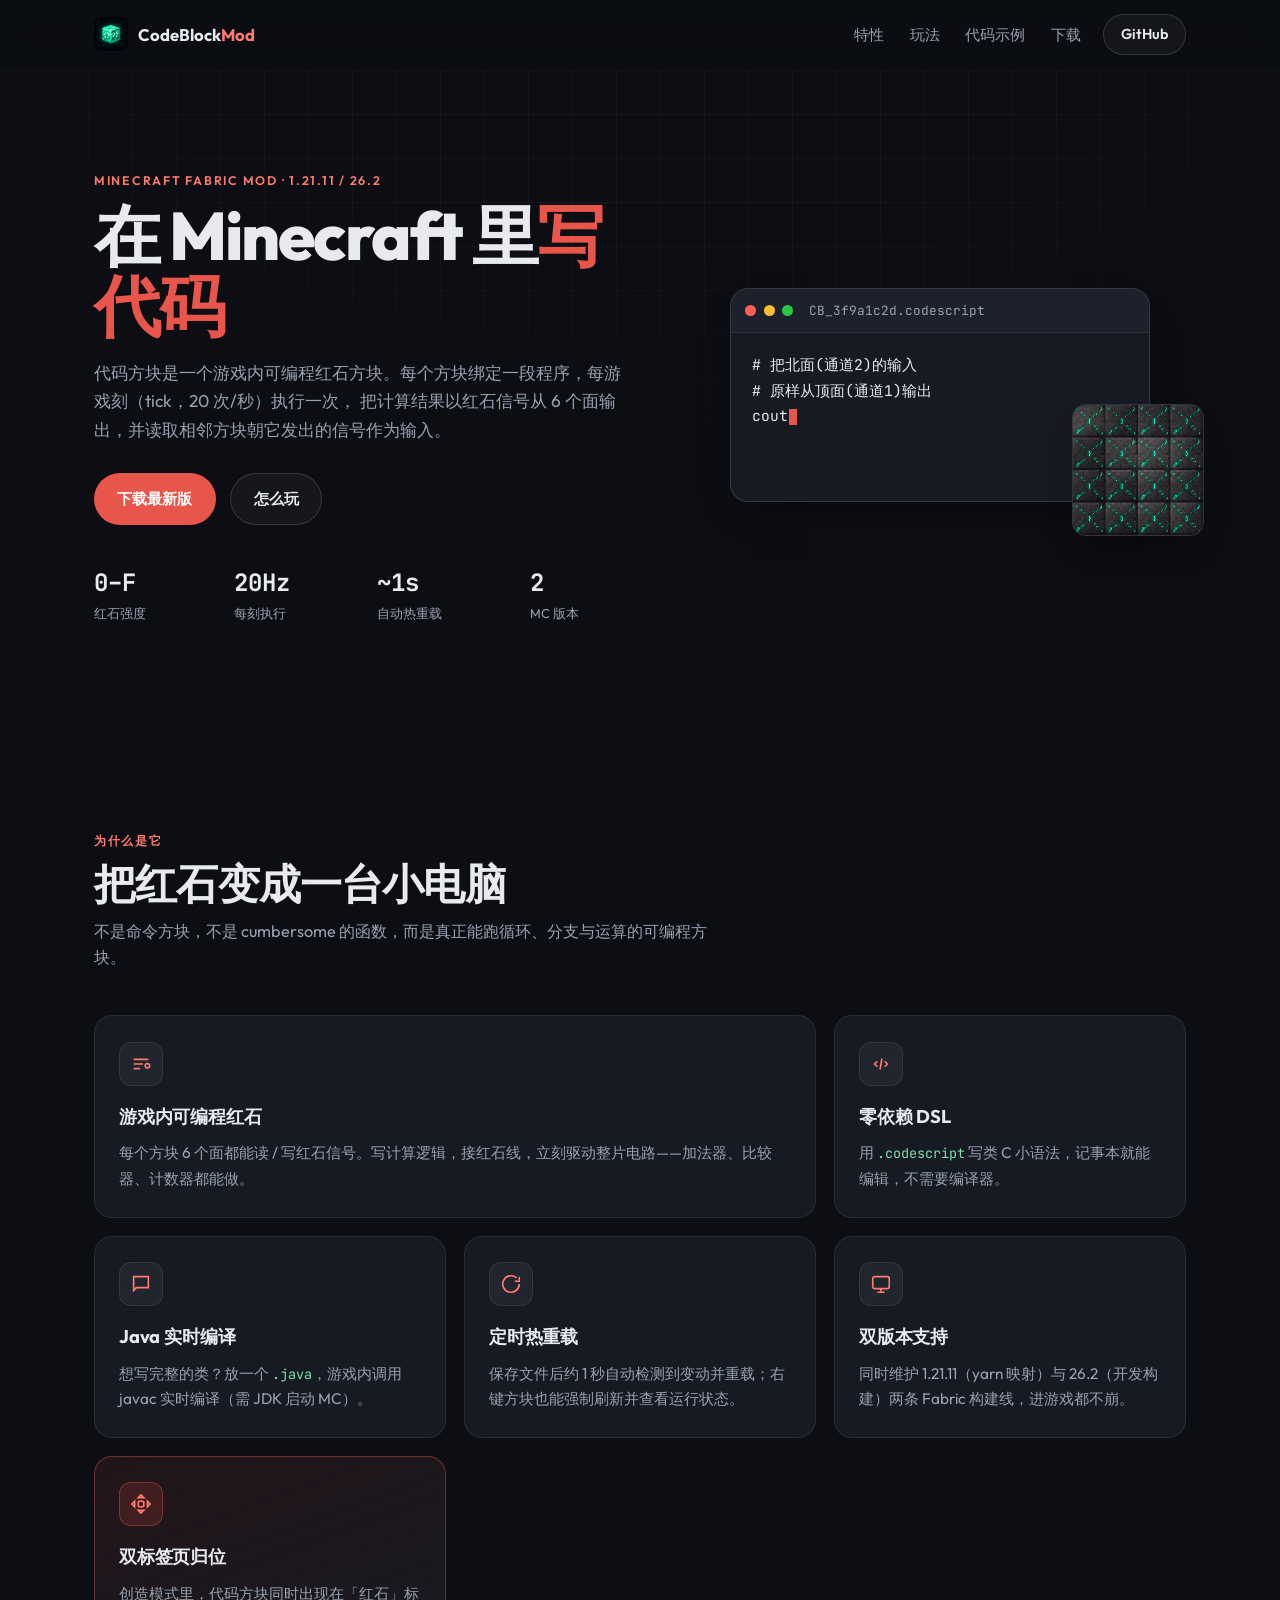
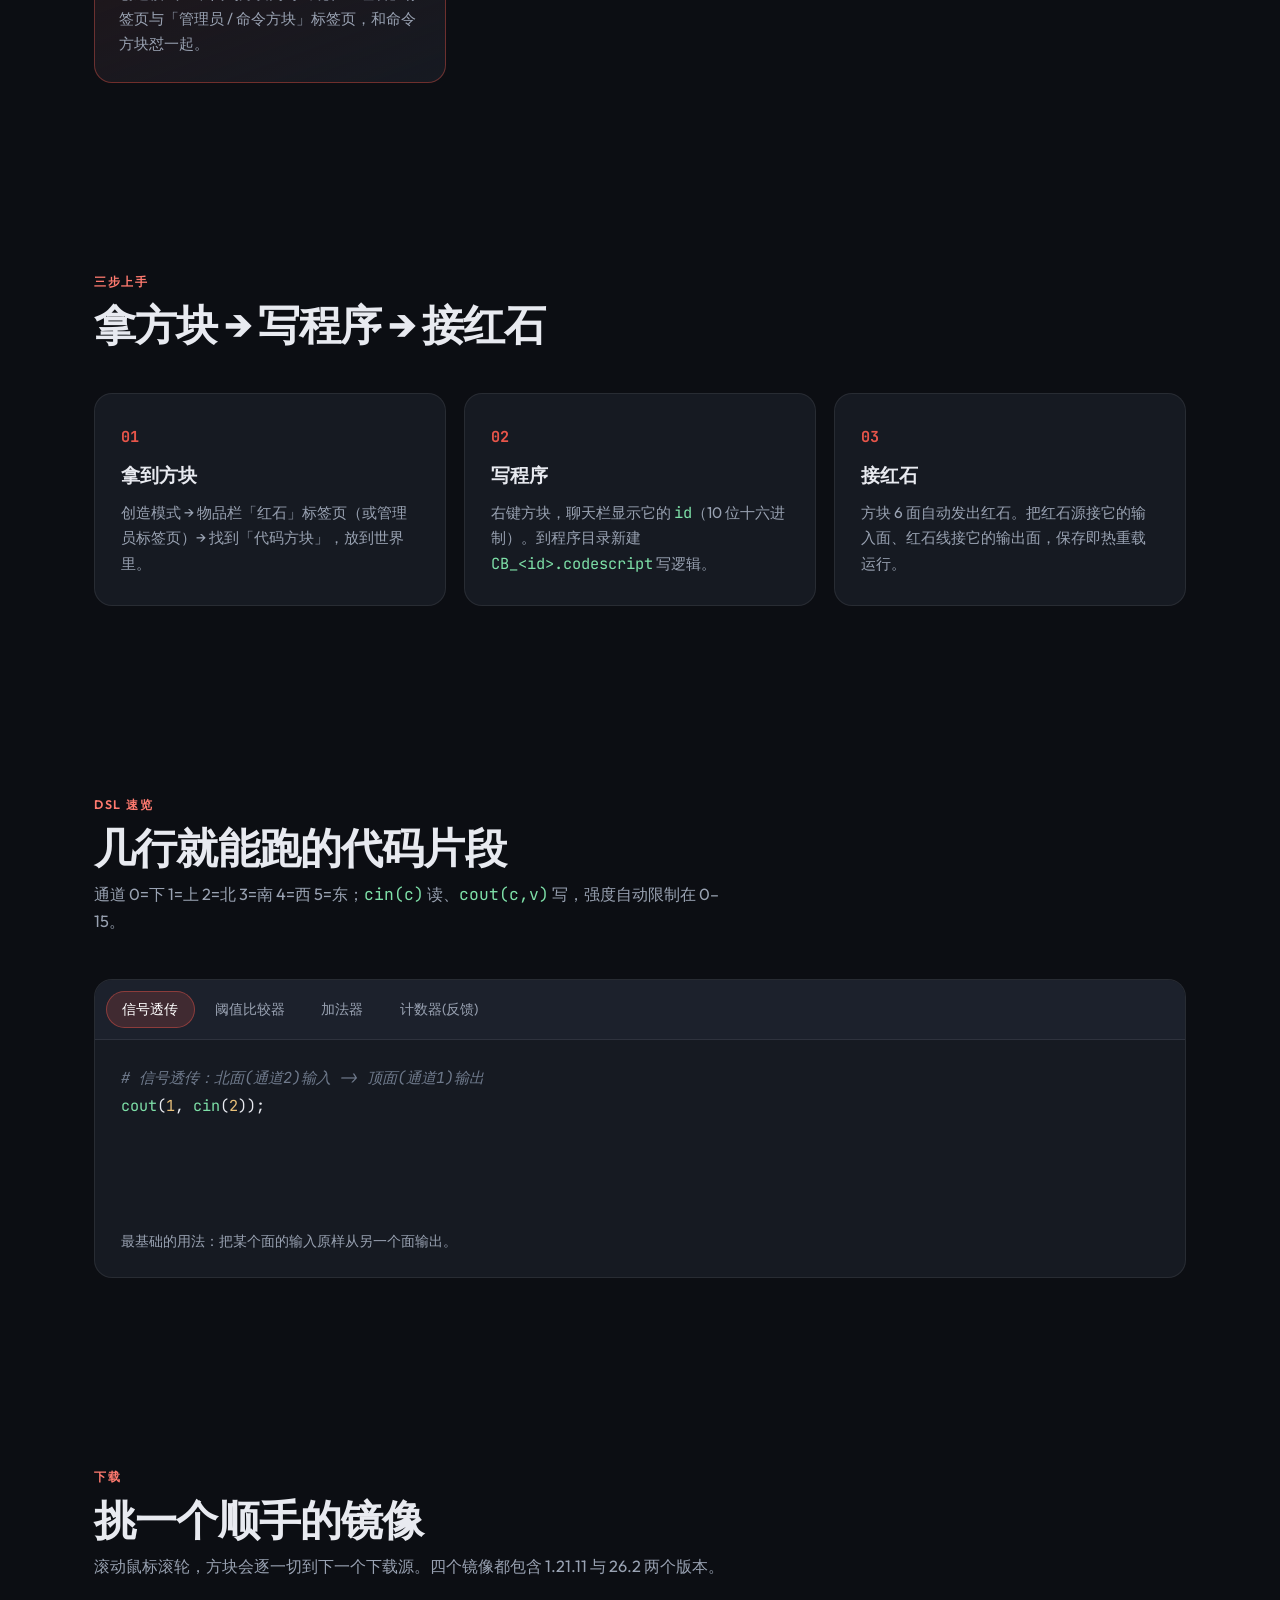
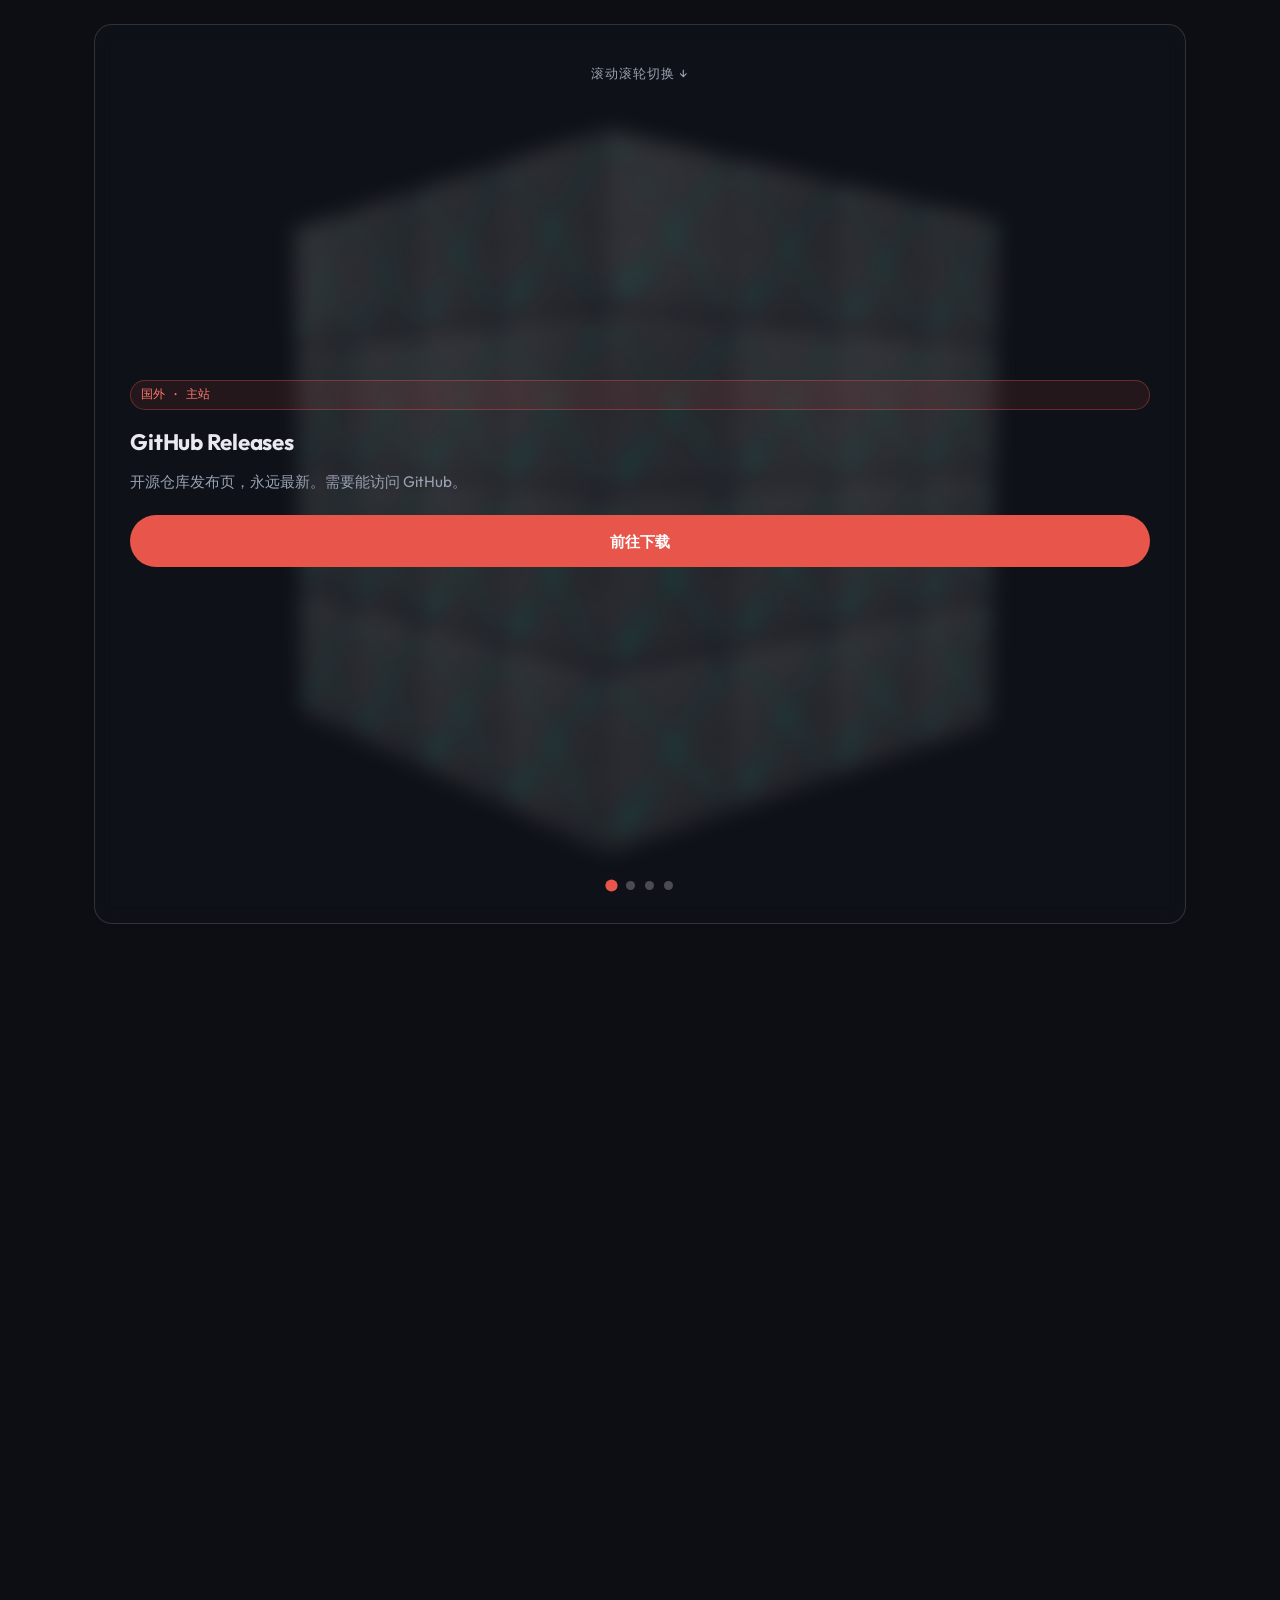
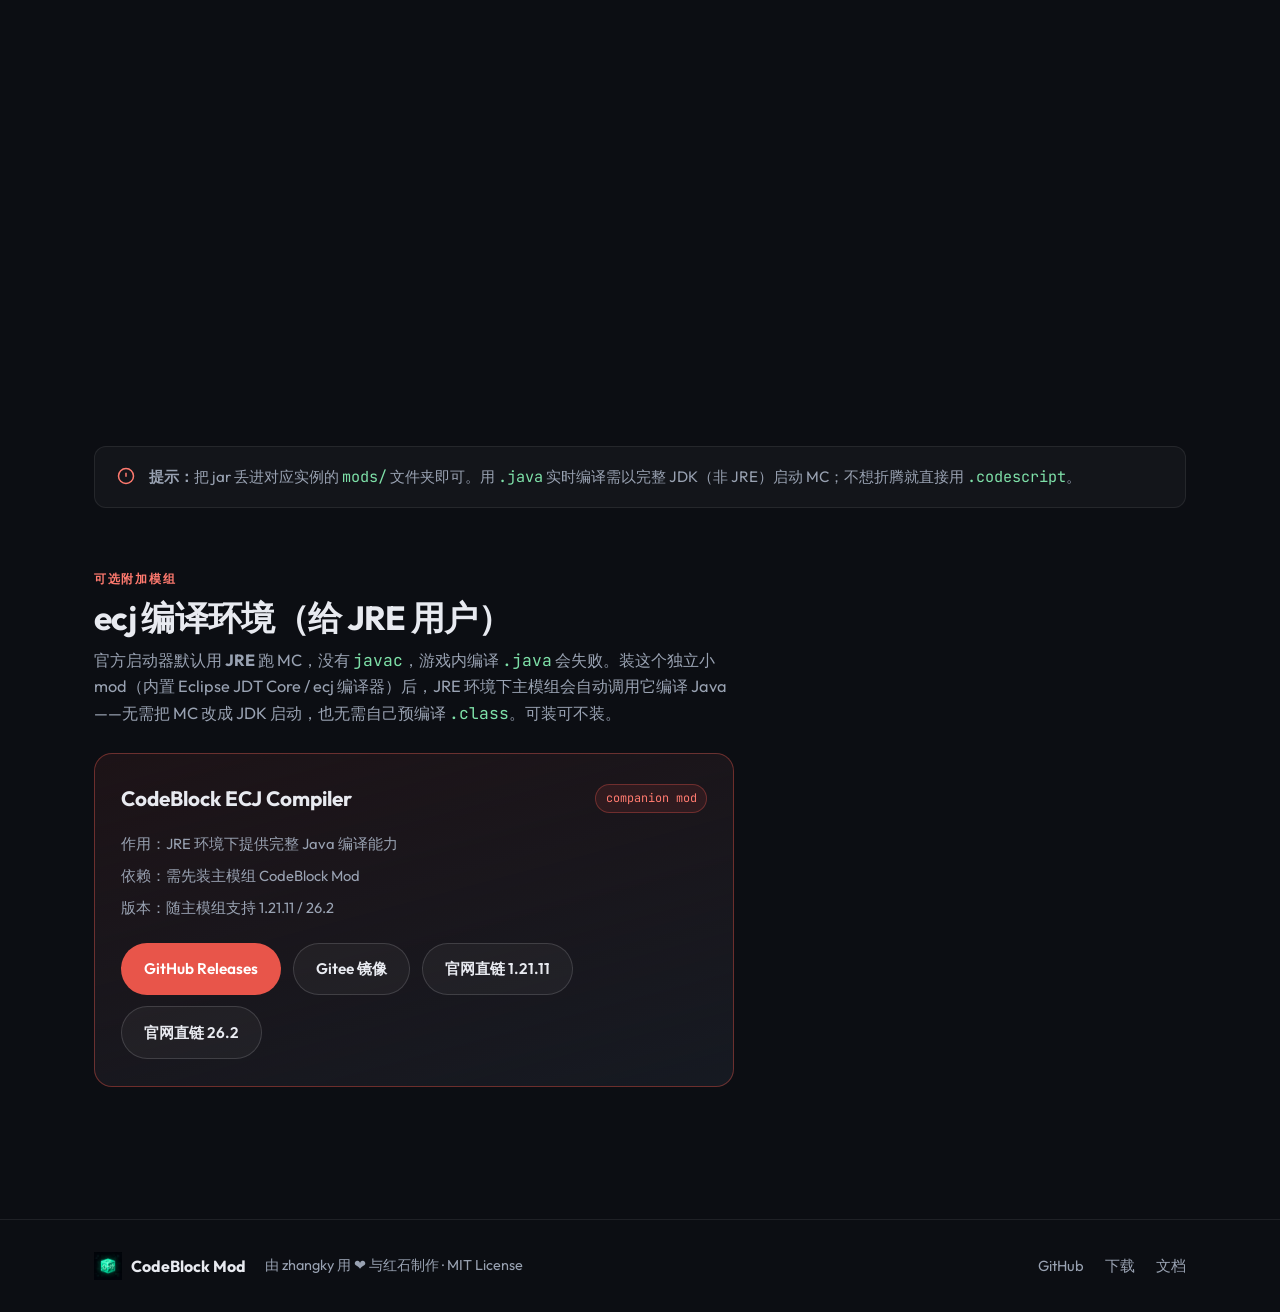
==== commit 1943f06d: "fix: Gitee 镜像按钮指向含 jar 的 downloads 目录" ====
--- a/index.html
+++ b/index.html
@@ -202,8 +202,8 @@
             <article class="dl-panel" data-i="1">
               <span class="dl-panel__tag">国内 · Gitee</span>
               <h3>Gitee 镜像</h3>
-              <p>国内可访问的镜像仓库发布页（仓库当前为私有，登录后可见）。</p>
-              <a class="btn btn--primary" href="https://gitee.com/immediate-success-upon-arrival/CodeBlock-mod-release/releases" target="_blank" rel="noopener">前往下载</a>
+              <p>国内可访问的镜像仓库，编译好的 jar 已放在 downloads/ 目录，现已公开可直接下载。</p>
+              <a class="btn btn--primary" href="https://gitee.com/immediate-success-upon-arrival/CodeBlock-mod-release/tree/master/downloads" target="_blank" rel="noopener">前往仓库下载</a>
             </article>
             <article class="dl-panel" data-i="2">
               <span class="dl-panel__tag">本站 · 直链 1.21.11</span>
@@ -249,7 +249,7 @@
           </ul>
           <div class="ecj-links">
             <a class="btn btn--primary" href="https://github.com/CodeBlock-mod/CodeBlock-mod-release/releases/tag/v0.1.0" target="_blank" rel="noopener">GitHub Releases</a>
-            <a class="btn btn--ghost" href="https://gitee.com/immediate-success-upon-arrival/CodeBlock-mod-release/releases" target="_blank" rel="noopener">Gitee 镜像</a>
+            <a class="btn btn--ghost" href="https://gitee.com/immediate-success-upon-arrival/CodeBlock-mod-release/tree/master/downloads" target="_blank" rel="noopener">Gitee 镜像</a>
             <a class="btn btn--ghost" href="https://codeblock-mod.github.io/assets/downloads/codeblock-mod-1.21.11.jar" target="_blank" rel="noopener">官网直链 1.21.11</a>
             <a class="btn btn--ghost" href="https://codeblock-mod.github.io/assets/downloads/codeblock-mod-26.2.jar" target="_blank" rel="noopener">官网直链 26.2</a>
           </div>
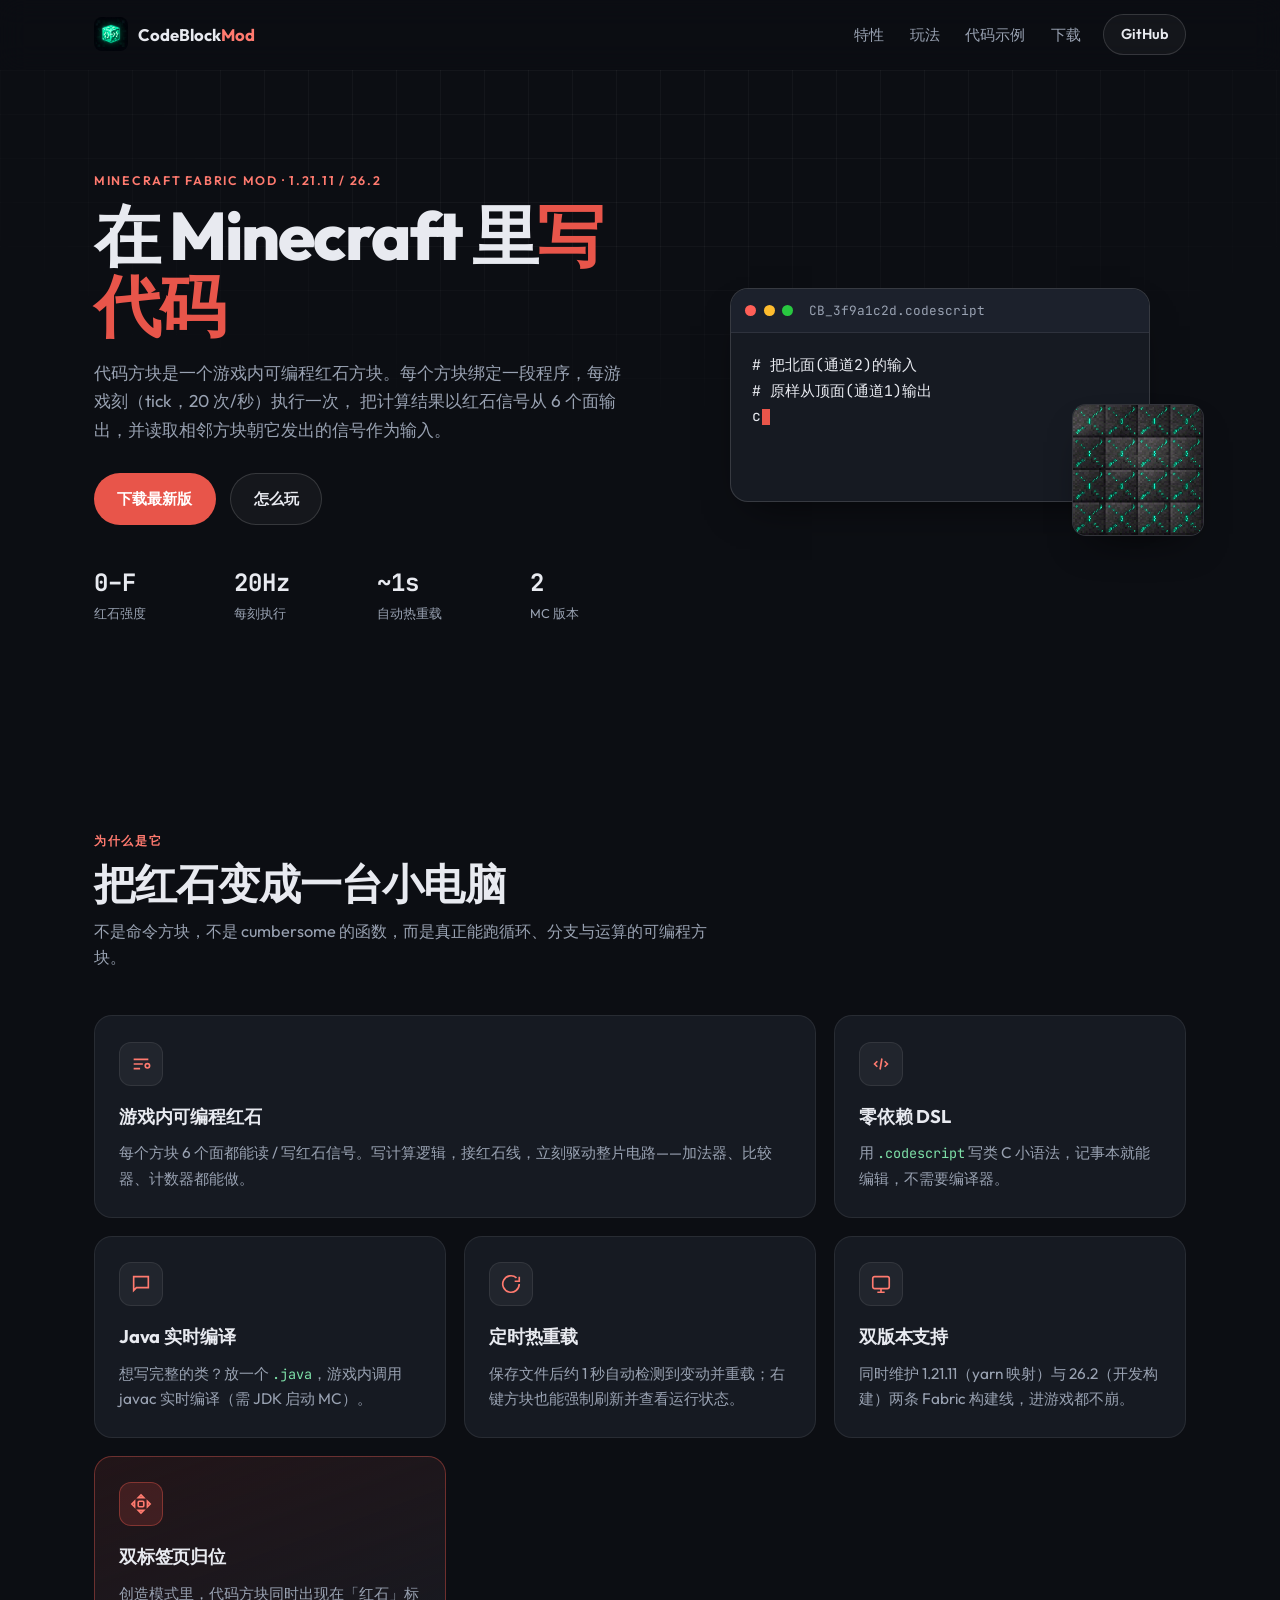
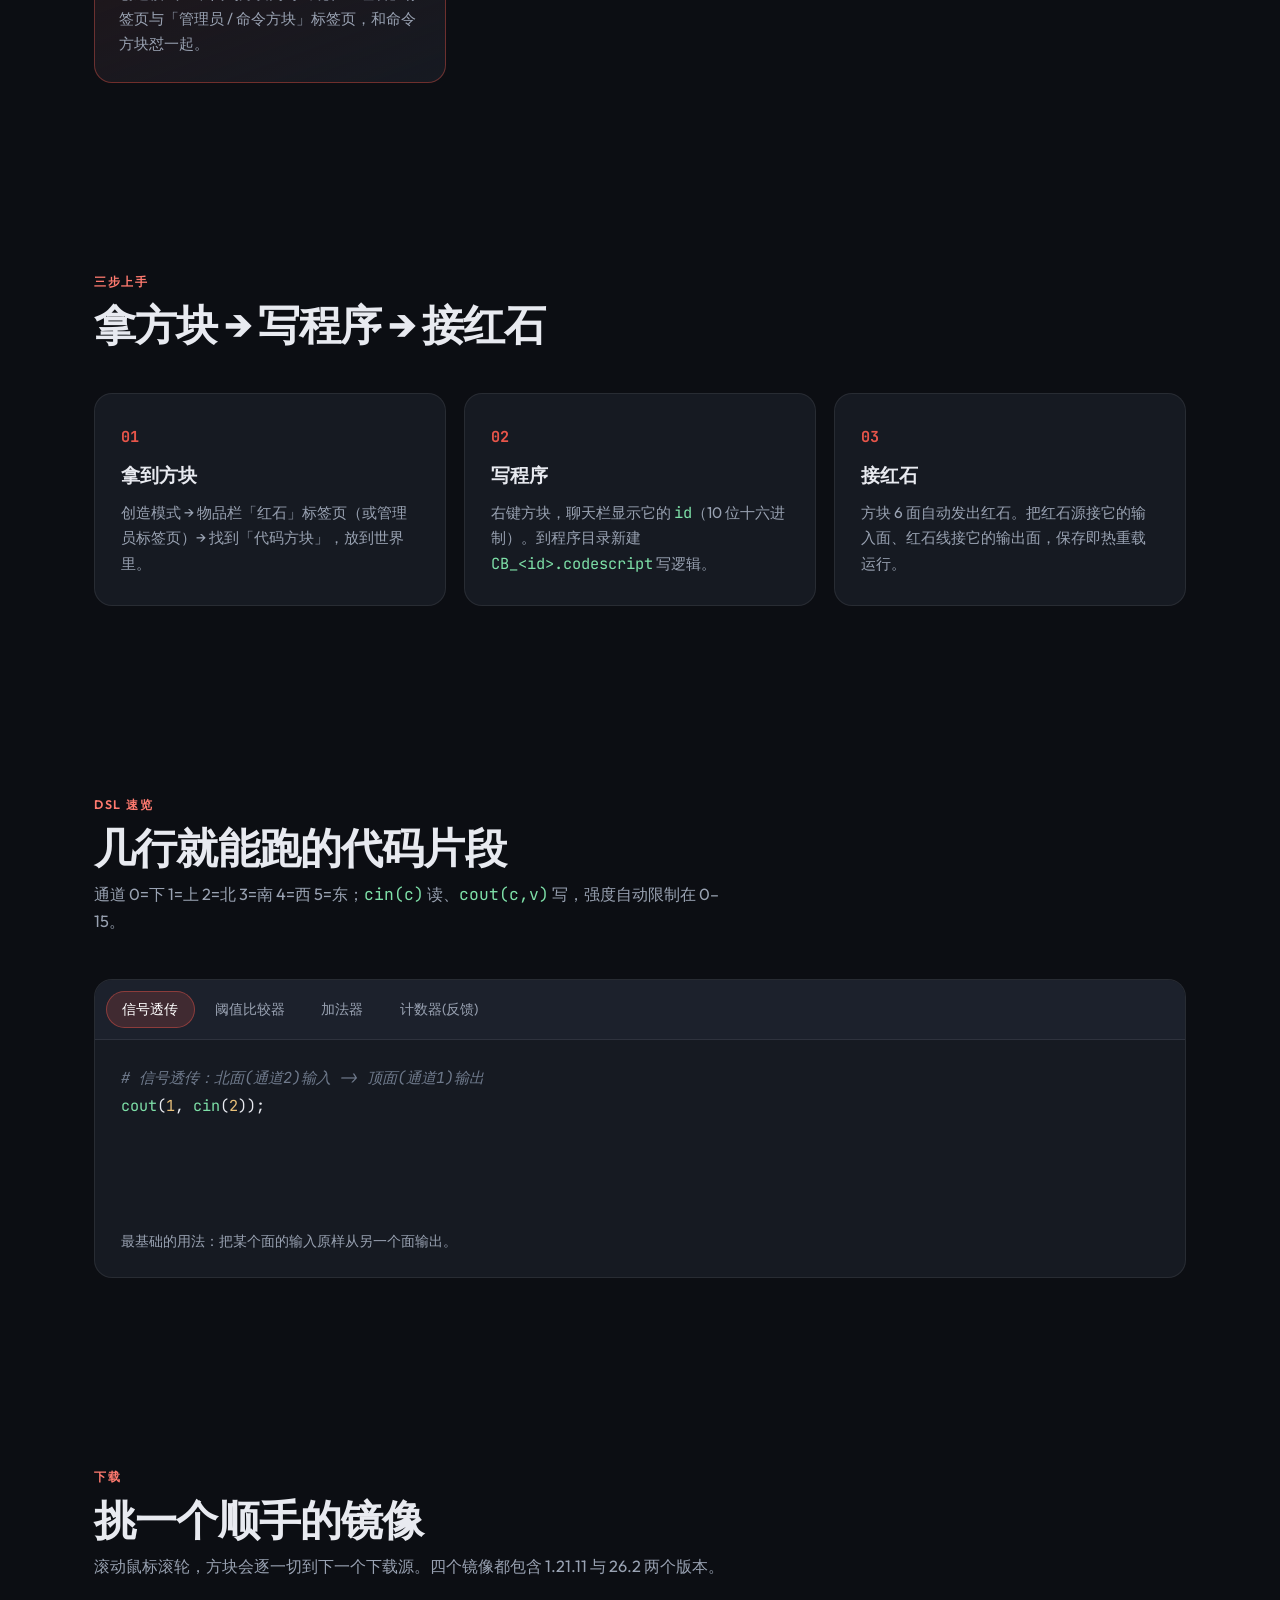
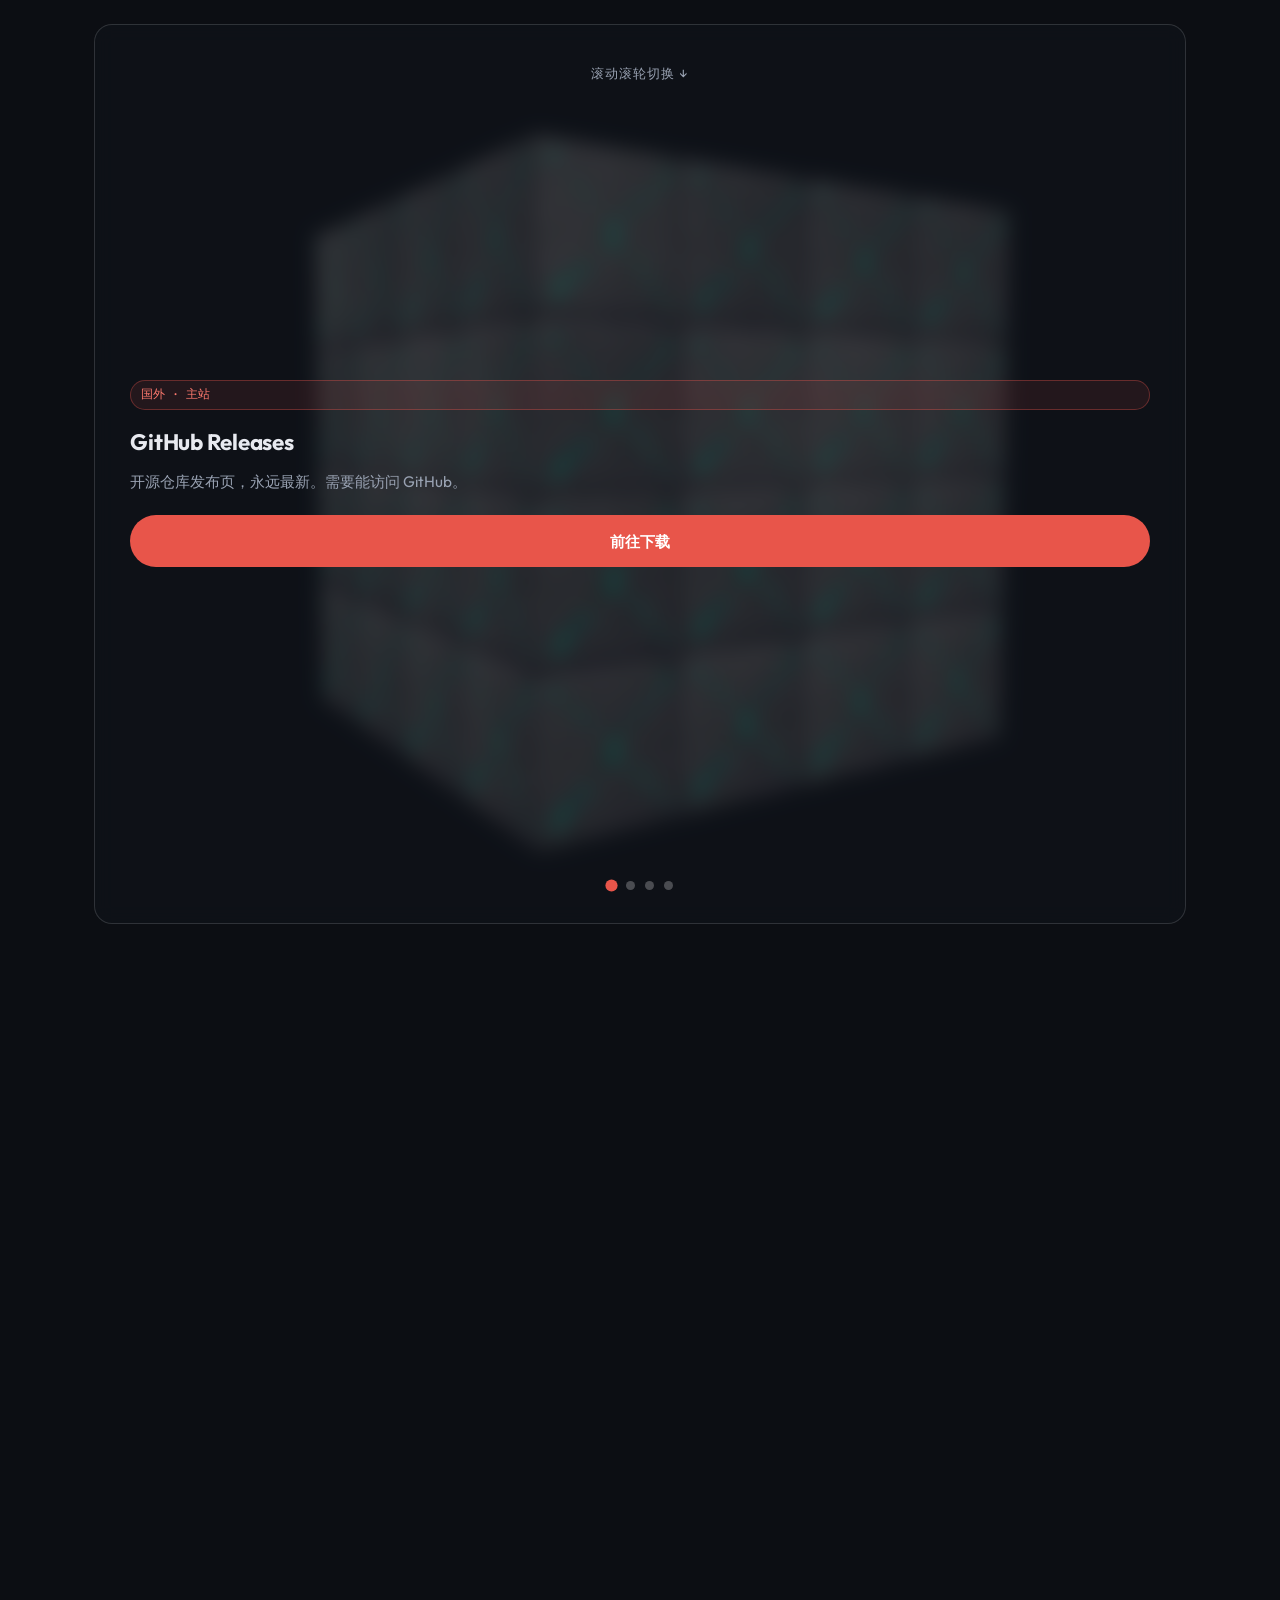
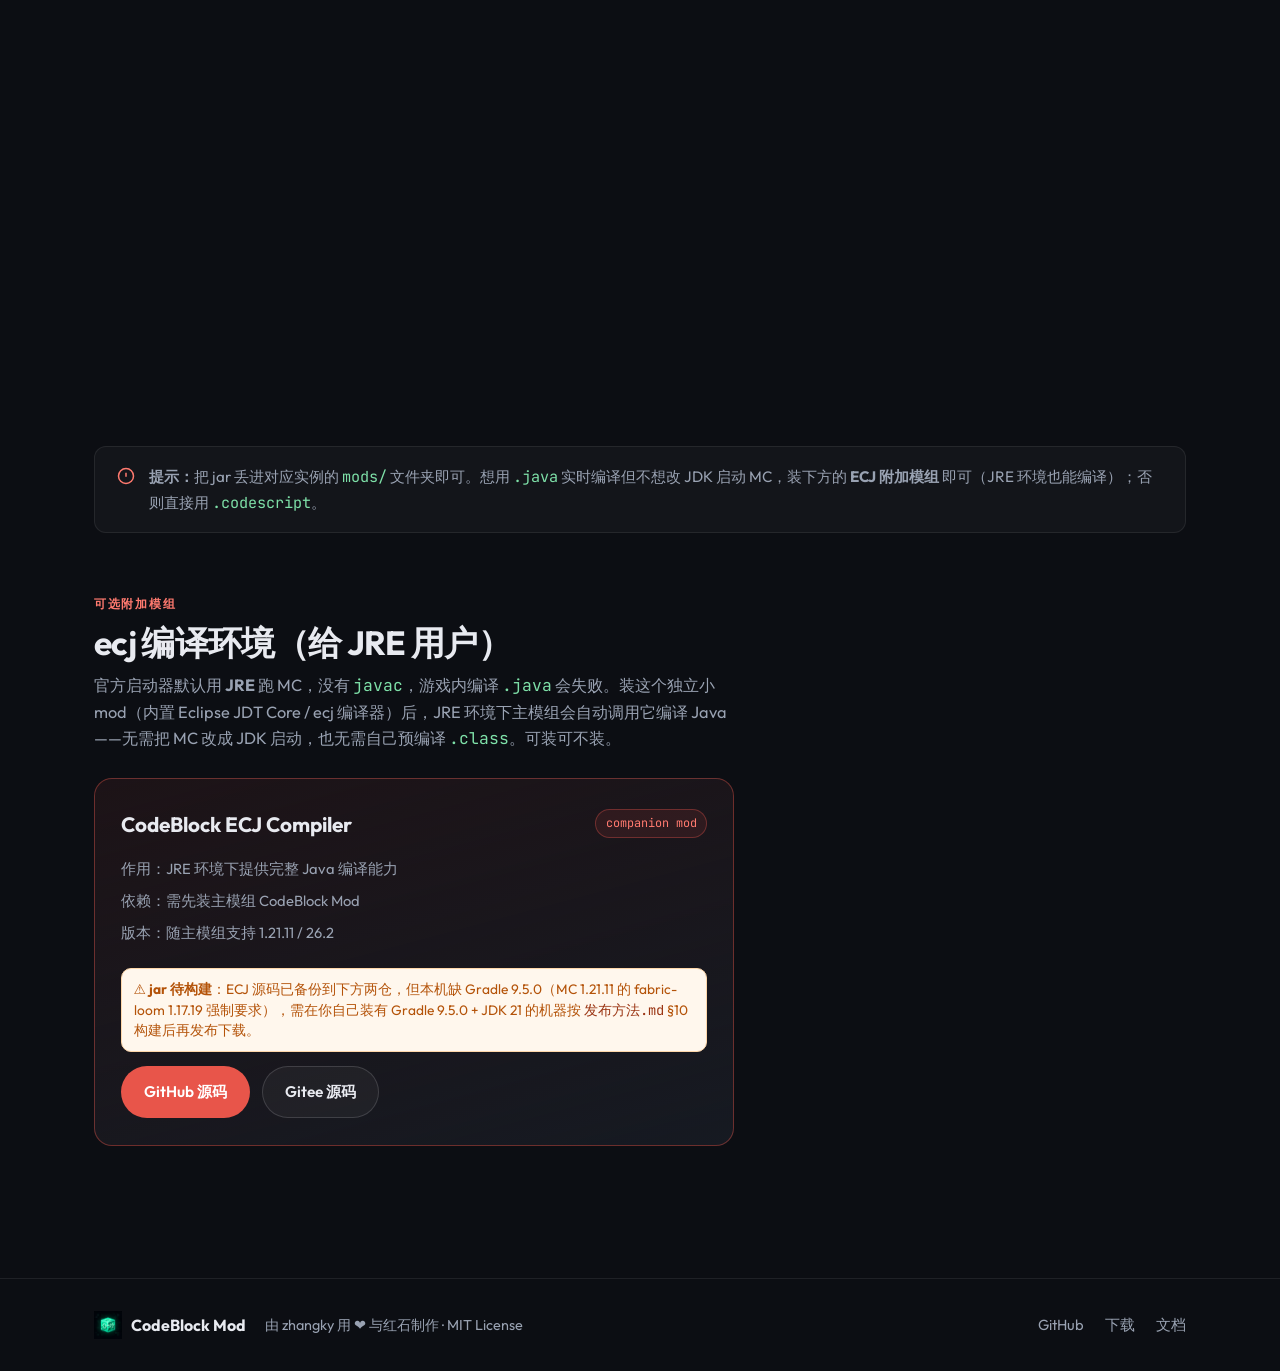
==== commit 7886df4d: "fix(ecj): ECJ card links to source repos; mark jar pending build (Gradle 9.5.0)" ====
--- a/index.html
+++ b/index.html
@@ -228,7 +228,7 @@
 
       <div class="callout reveal">
         <svg viewBox="0 0 24 24" width="20" height="20" fill="none" stroke="currentColor" stroke-width="1.8" aria-hidden="true"><circle cx="12" cy="12" r="9"/><path d="M12 8v5M12 16h.01"/></svg>
-        <p><strong>提示：</strong>把 jar 丢进对应实例的 <code>mods/</code> 文件夹即可。用 <code>.java</code> 实时编译需以完整 JDK（非 JRE）启动 MC；不想折腾就直接用 <code>.codescript</code>。</p>
+        <p><strong>提示：</strong>把 jar 丢进对应实例的 <code>mods/</code> 文件夹即可。想用 <code>.java</code> 实时编译但不想改 JDK 启动 MC，装下方的 <strong>ECJ 附加模组</strong> 即可（JRE 环境也能编译）；否则直接用 <code>.codescript</code>。</p>
       </div>
 
       <div class="companion reveal" style="margin-top: 56px;">
@@ -247,11 +247,10 @@
             <li>依赖：需先装主模组 CodeBlock Mod</li>
             <li>版本：随主模组支持 1.21.11 / 26.2</li>
           </ul>
+          <p class="ecj-status">⚠️ <strong>jar 待构建</strong>：ECJ 源码已备份到下方两仓，但本机缺 Gradle 9.5.0（MC 1.21.11 的 fabric-loom 1.17.19 强制要求），需在你自己装有 Gradle 9.5.0 + JDK 21 的机器按 <code>发布方法.md</code> §10 构建后再发布下载。</p>
           <div class="ecj-links">
-            <a class="btn btn--primary" href="https://github.com/CodeBlock-mod/CodeBlock-mod-release/releases/tag/v0.1.0" target="_blank" rel="noopener">GitHub Releases</a>
-            <a class="btn btn--ghost" href="https://gitee.com/immediate-success-upon-arrival/CodeBlock-mod-release/tree/master/downloads" target="_blank" rel="noopener">Gitee 镜像</a>
-            <a class="btn btn--ghost" href="https://codeblock-mod.github.io/assets/downloads/codeblock-mod-1.21.11.jar" target="_blank" rel="noopener">官网直链 1.21.11</a>
-            <a class="btn btn--ghost" href="https://codeblock-mod.github.io/assets/downloads/codeblock-mod-26.2.jar" target="_blank" rel="noopener">官网直链 26.2</a>
+            <a class="btn btn--primary" href="https://github.com/CodeBlock-mod/CodeBlock-mod-ecj" target="_blank" rel="noopener">GitHub 源码</a>
+            <a class="btn btn--ghost" href="https://gitee.com/immediate-success-upon-arrival/CodeBlock-mod-ecj" target="_blank" rel="noopener">Gitee 源码</a>
           </div>
         </article>
       </div>
--- a/css/styles.css
+++ b/css/styles.css
@@ -377,6 +377,8 @@
 .callout code { color: var(--code-green); font-family: var(--font-mono); }
 
 .ecj-links { display: flex; flex-wrap: wrap; gap: 0.7rem; margin-top: 0.4rem; }
+.ecj-status { font-size: 0.86rem; line-height: 1.5; color: #b45309; background: #fff7ed; border: 1px solid #fed7aa; border-radius: 10px; padding: 10px 12px; margin: 0 0 14px; }
+.ecj-status code { font-family: var(--font-mono); color: #9a3412; }
 .companion .section__title { font-size: clamp(1.5rem, 3vw, 2.1rem); }
 
 /* ---------- footer ---------- */
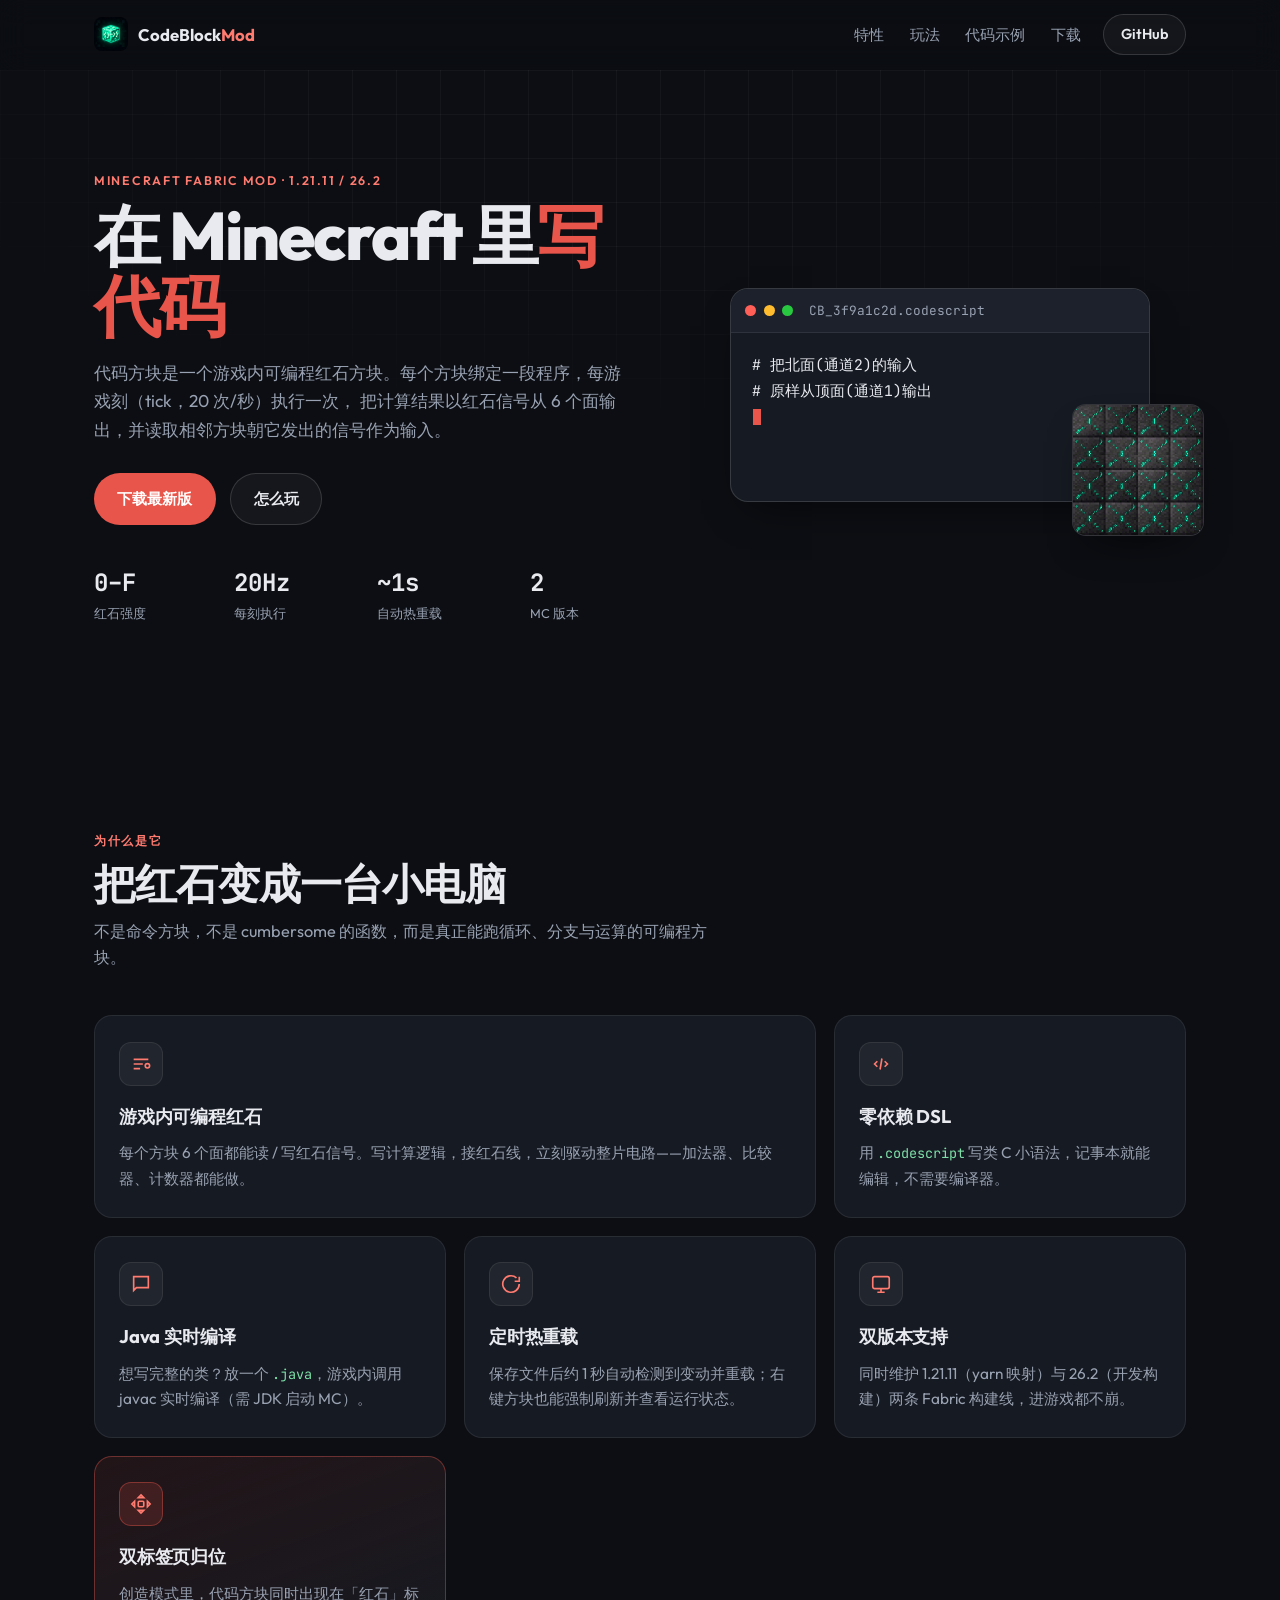
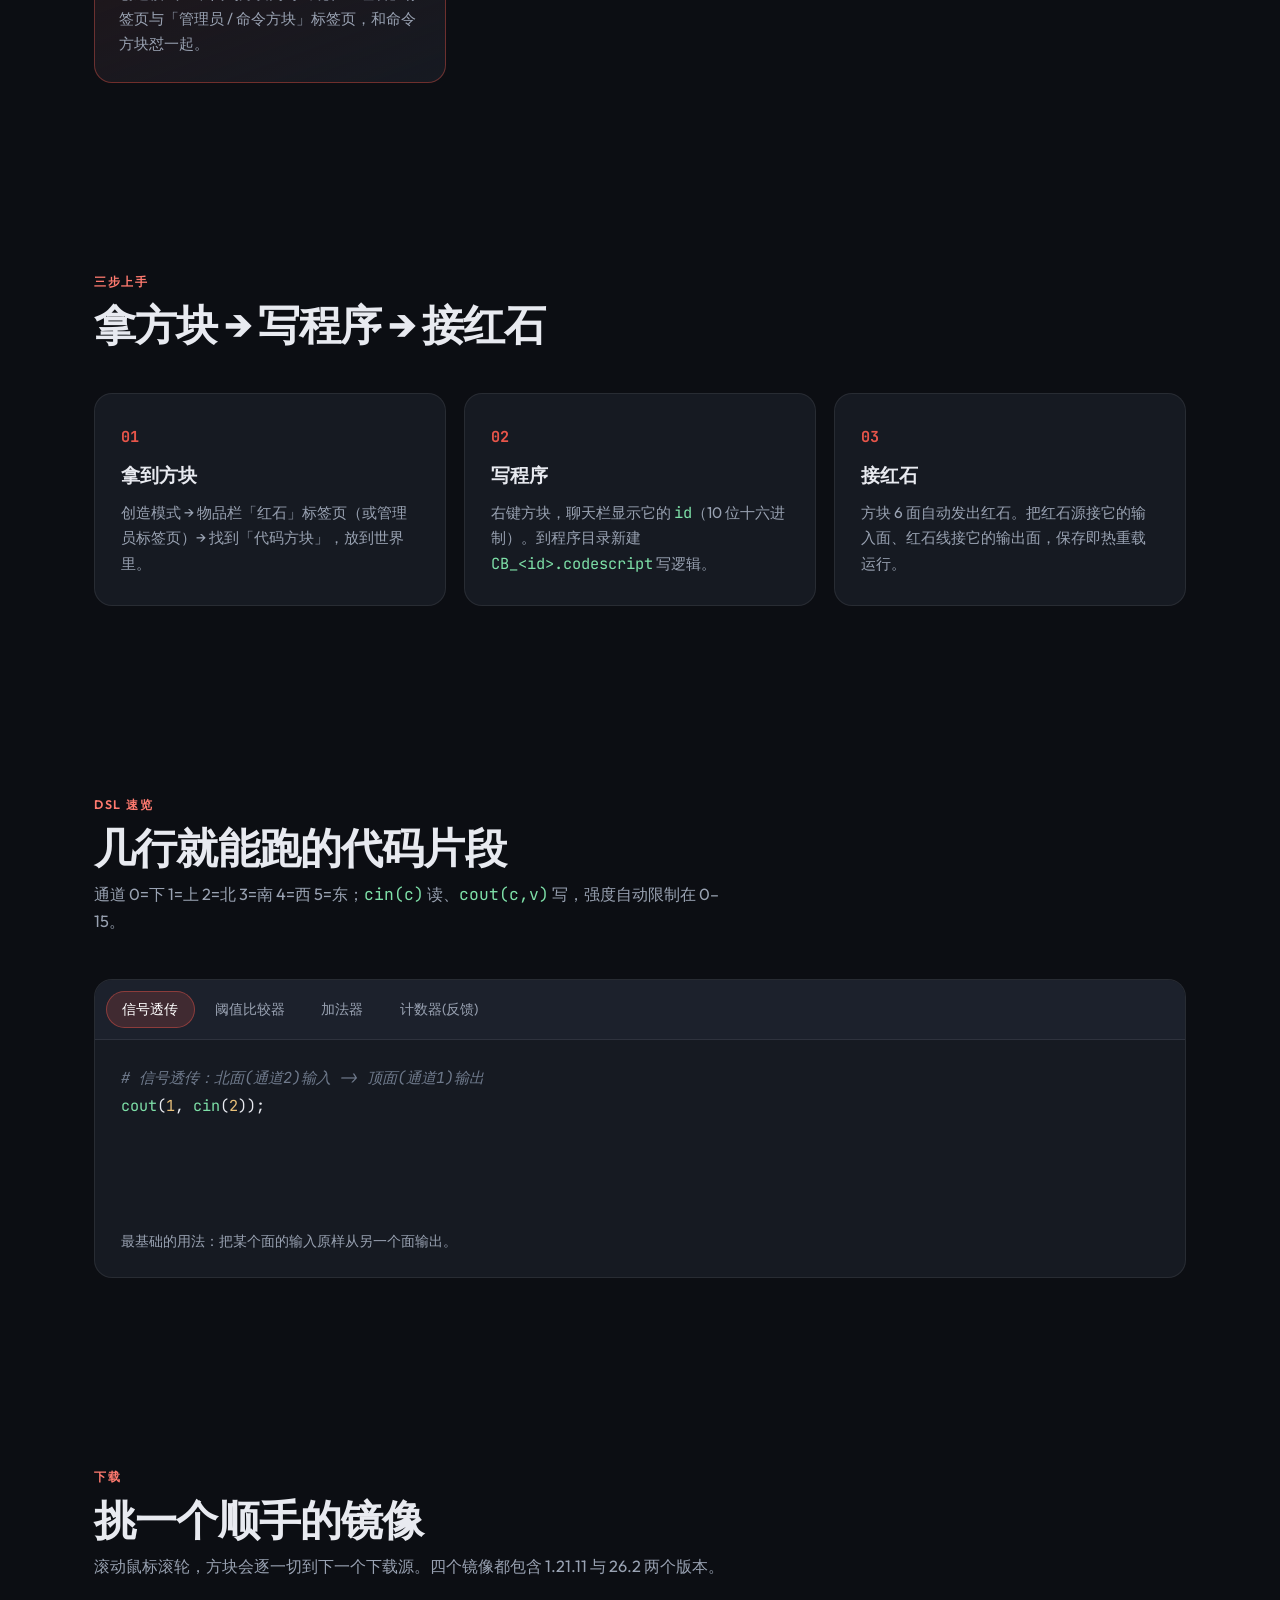
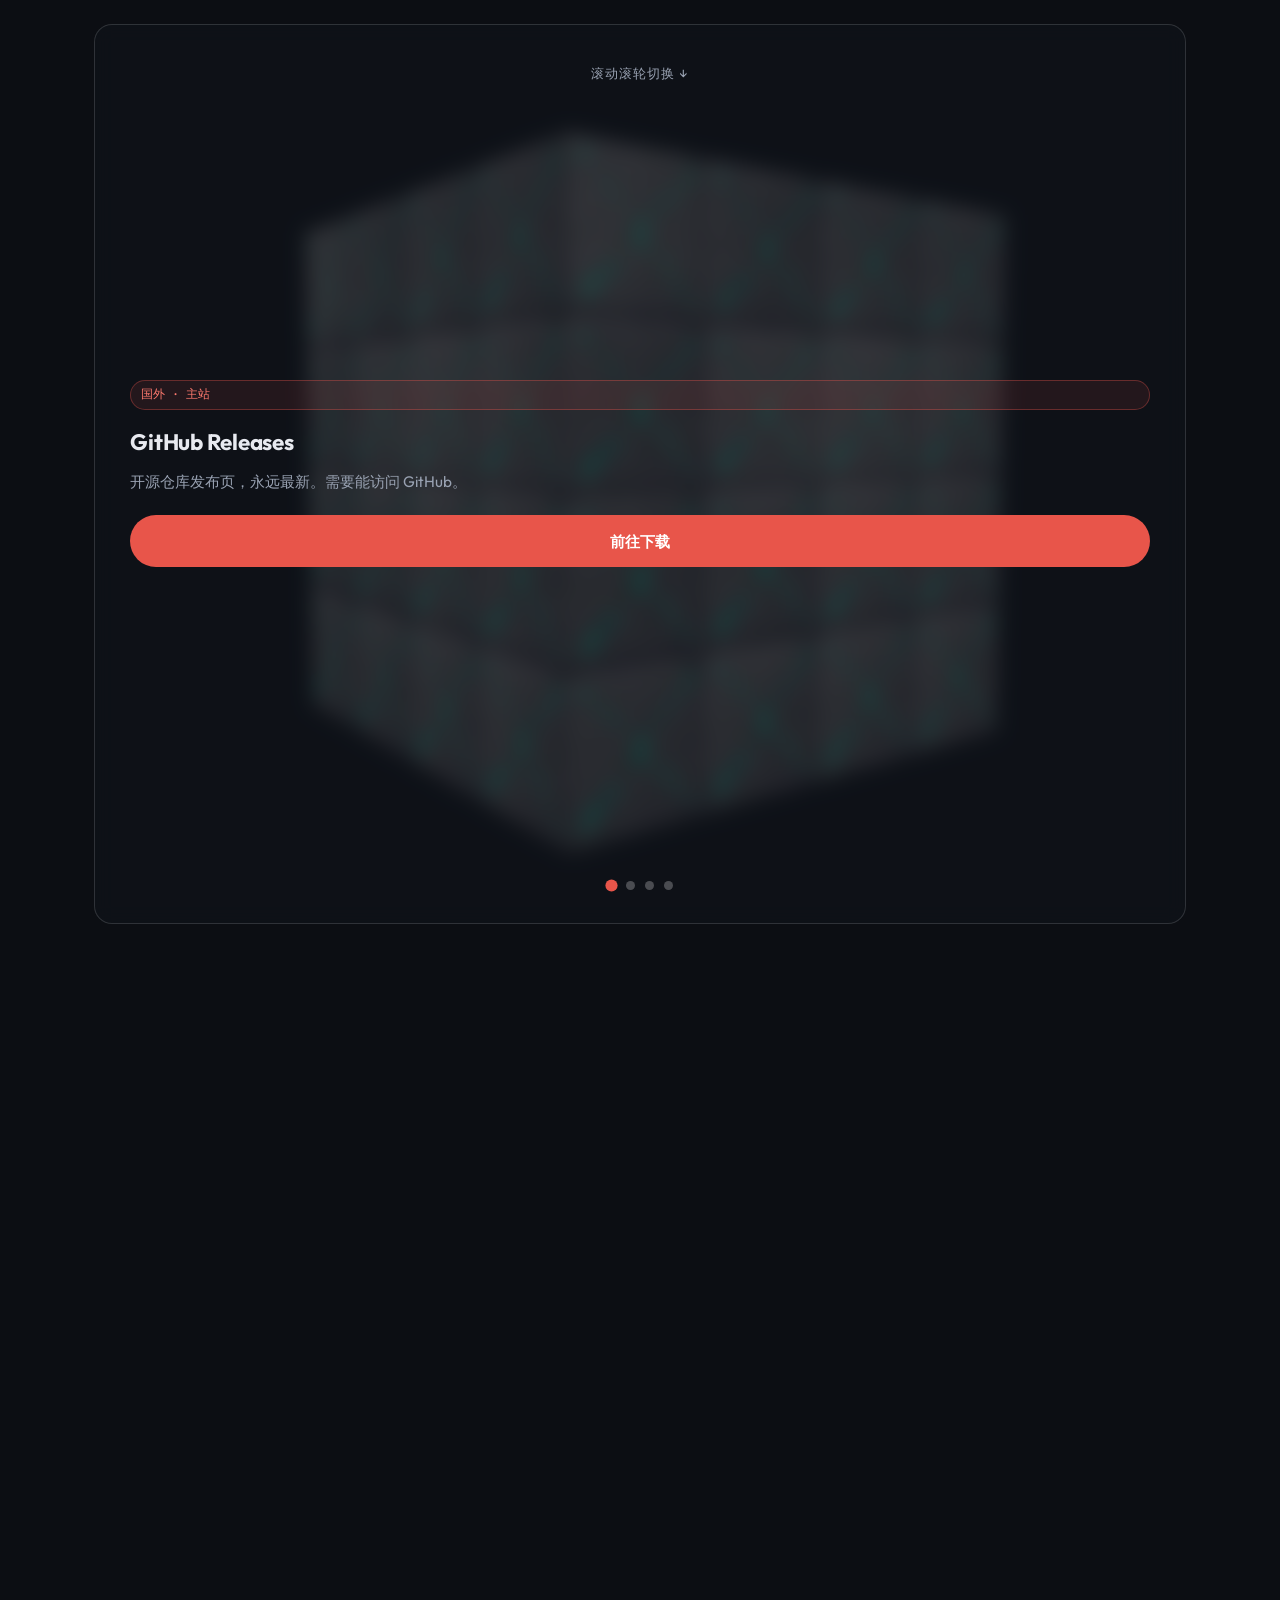
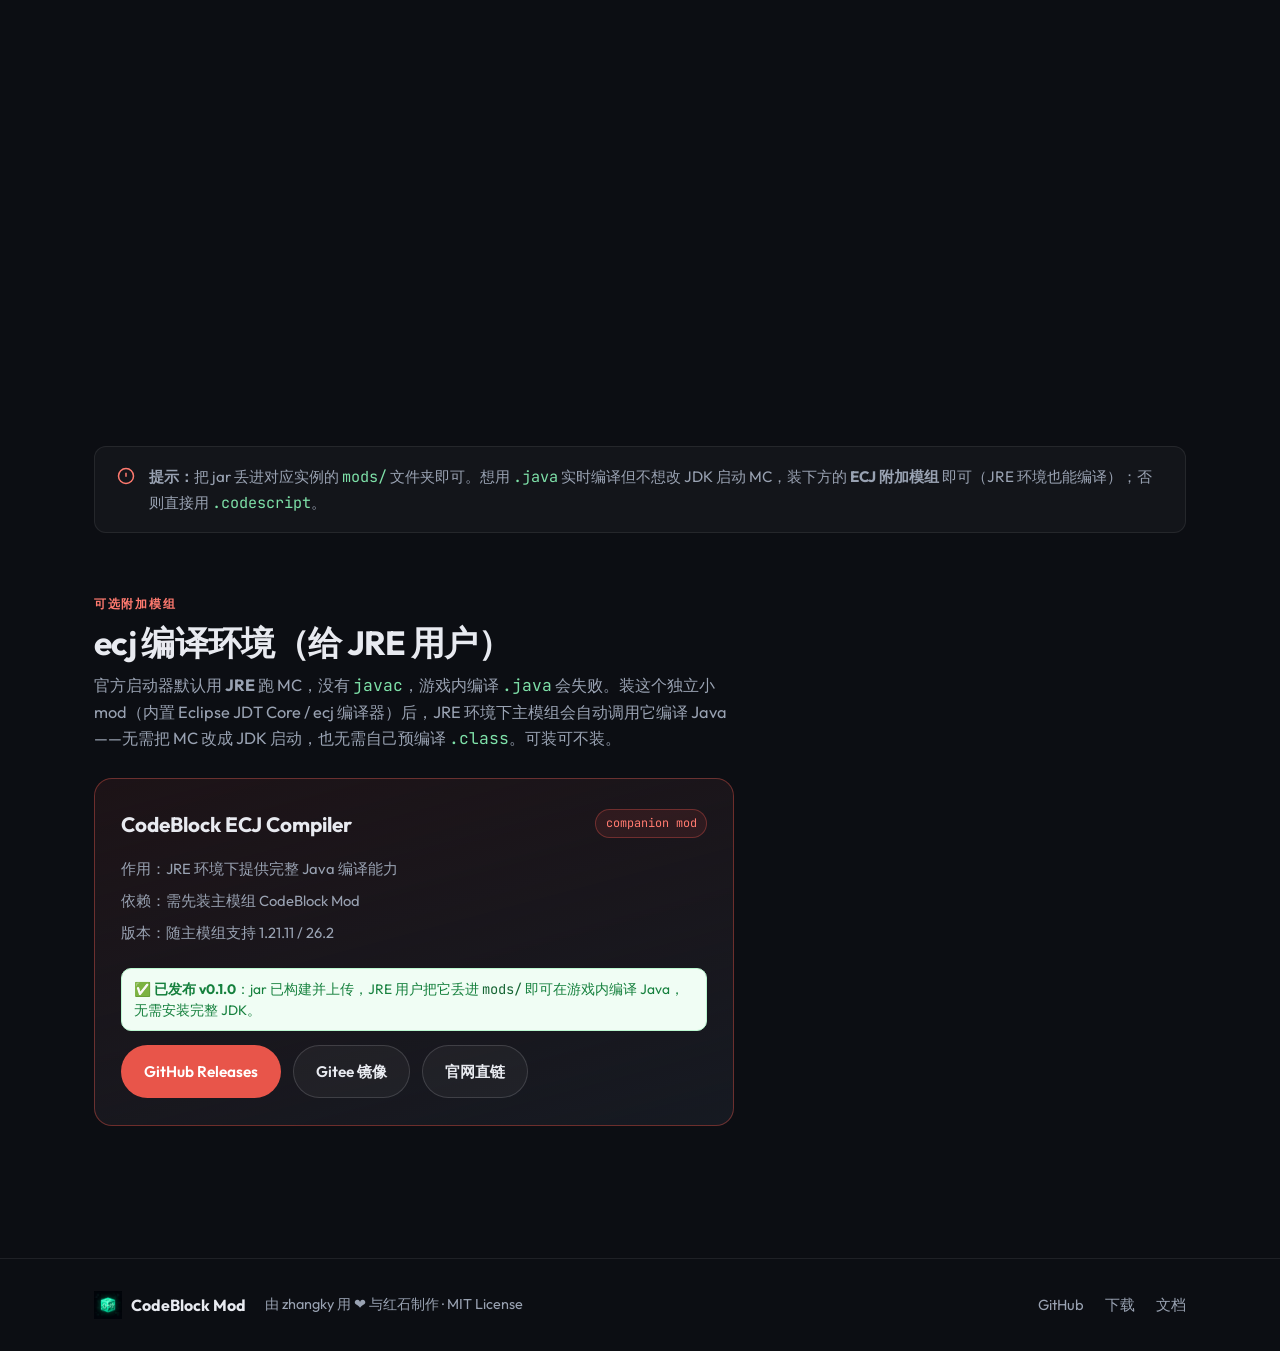
==== commit 4b765c12: "release: ECJ mod v0.1.0 published; card links to real downloads + success note" ====
--- a/index.html
+++ b/index.html
@@ -247,10 +247,11 @@
             <li>依赖：需先装主模组 CodeBlock Mod</li>
             <li>版本：随主模组支持 1.21.11 / 26.2</li>
           </ul>
-          <p class="ecj-status">⚠️ <strong>jar 待构建</strong>：ECJ 源码已备份到下方两仓，但本机缺 Gradle 9.5.0（MC 1.21.11 的 fabric-loom 1.17.19 强制要求），需在你自己装有 Gradle 9.5.0 + JDK 21 的机器按 <code>发布方法.md</code> §10 构建后再发布下载。</p>
+          <p class="ecj-status ecj-status--ok">✅ <strong>已发布 v0.1.0</strong>：jar 已构建并上传，JRE 用户把它丢进 <code>mods/</code> 即可在游戏内编译 Java，无需安装完整 JDK。</p>
           <div class="ecj-links">
-            <a class="btn btn--primary" href="https://github.com/CodeBlock-mod/CodeBlock-mod-ecj" target="_blank" rel="noopener">GitHub 源码</a>
-            <a class="btn btn--ghost" href="https://gitee.com/immediate-success-upon-arrival/CodeBlock-mod-ecj" target="_blank" rel="noopener">Gitee 源码</a>
+            <a class="btn btn--primary" href="https://github.com/CodeBlock-mod/CodeBlock-mod-release/releases/tag/ecj-v0.1.0" target="_blank" rel="noopener">GitHub Releases</a>
+            <a class="btn btn--ghost" href="https://gitee.com/immediate-success-upon-arrival/CodeBlock-mod-release/tree/master/downloads" target="_blank" rel="noopener">Gitee 镜像</a>
+            <a class="btn btn--ghost" href="https://codeblock-mod.github.io/assets/downloads/codeblock-ecj-0.1.0.jar" target="_blank" rel="noopener">官网直链</a>
           </div>
         </article>
       </div>
--- a/css/styles.css
+++ b/css/styles.css
@@ -379,6 +379,8 @@
 .ecj-links { display: flex; flex-wrap: wrap; gap: 0.7rem; margin-top: 0.4rem; }
 .ecj-status { font-size: 0.86rem; line-height: 1.5; color: #b45309; background: #fff7ed; border: 1px solid #fed7aa; border-radius: 10px; padding: 10px 12px; margin: 0 0 14px; }
 .ecj-status code { font-family: var(--font-mono); color: #9a3412; }
+.ecj-status--ok { color: #15803d; background: #f0fdf4; border-color: #bbf7d0; }
+.ecj-status--ok code { color: #166534; }
 .companion .section__title { font-size: clamp(1.5rem, 3vw, 2.1rem); }
 
 /* ---------- footer ---------- */
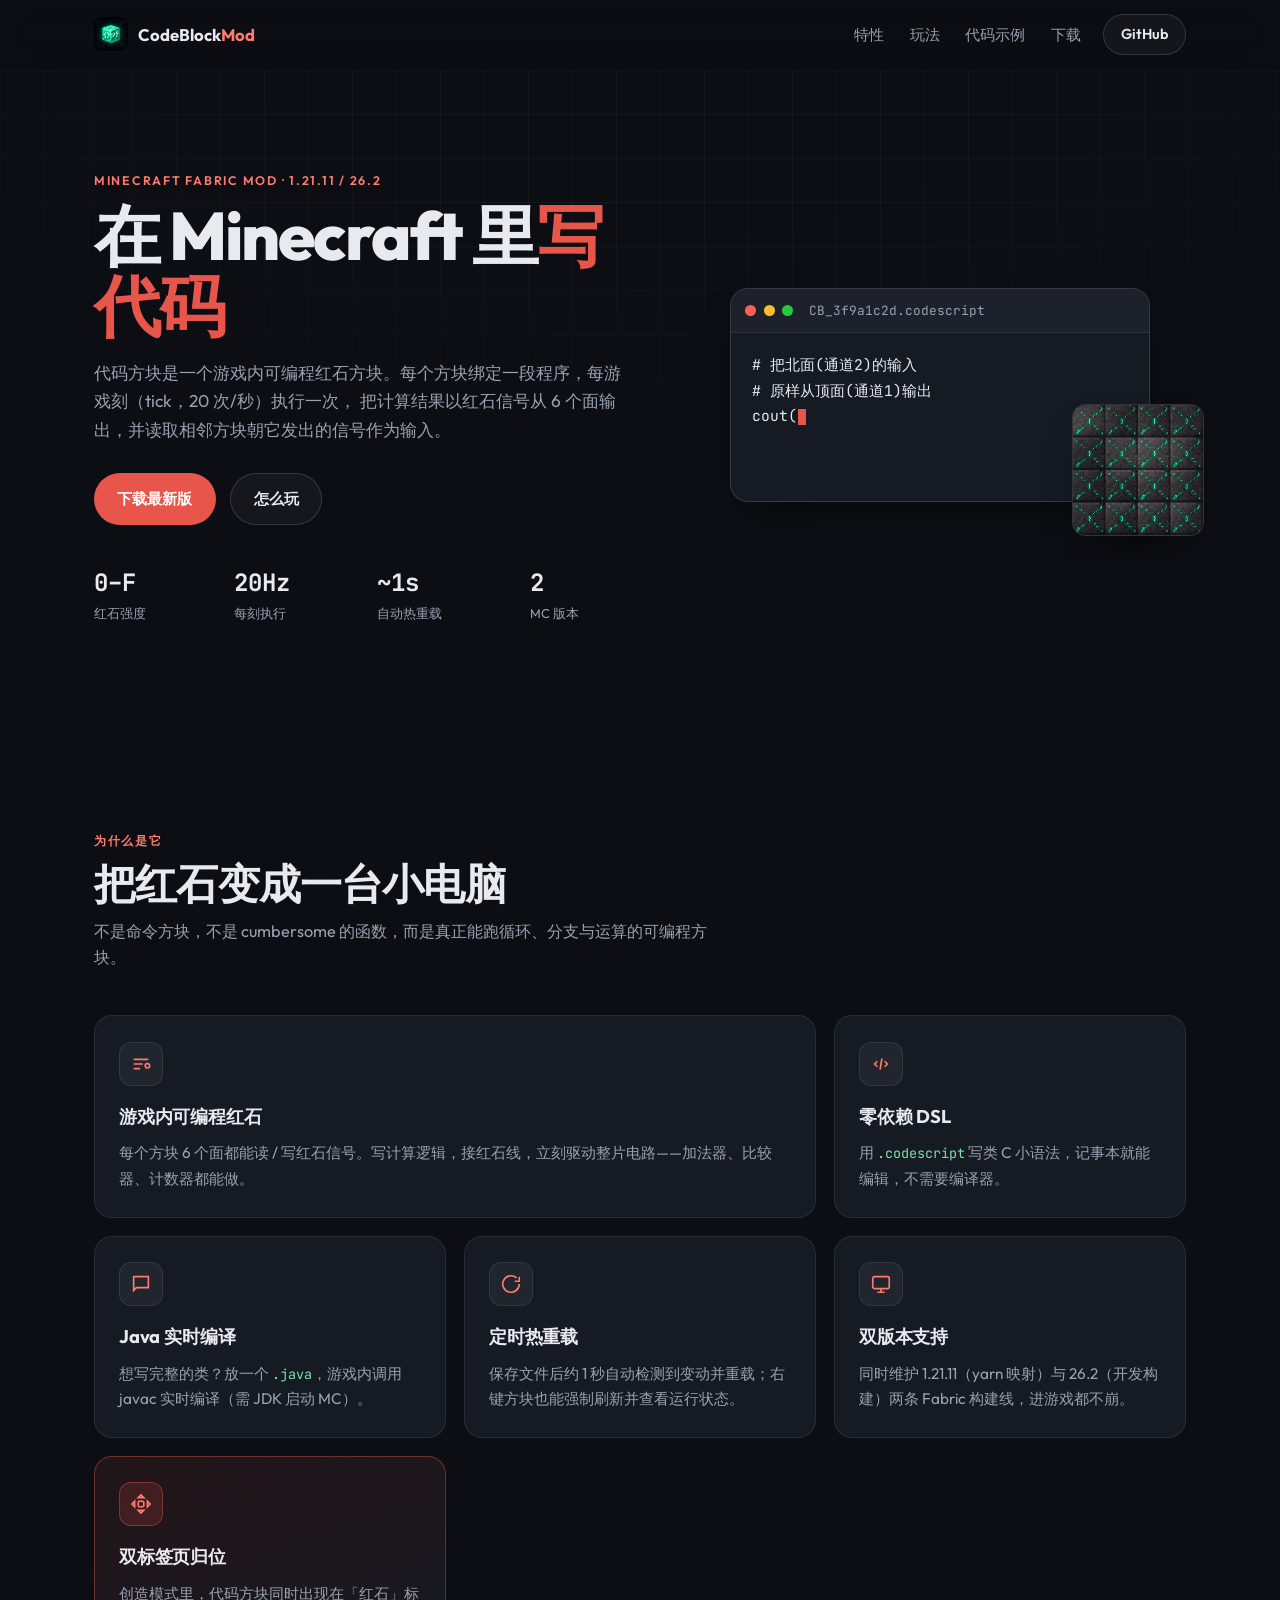
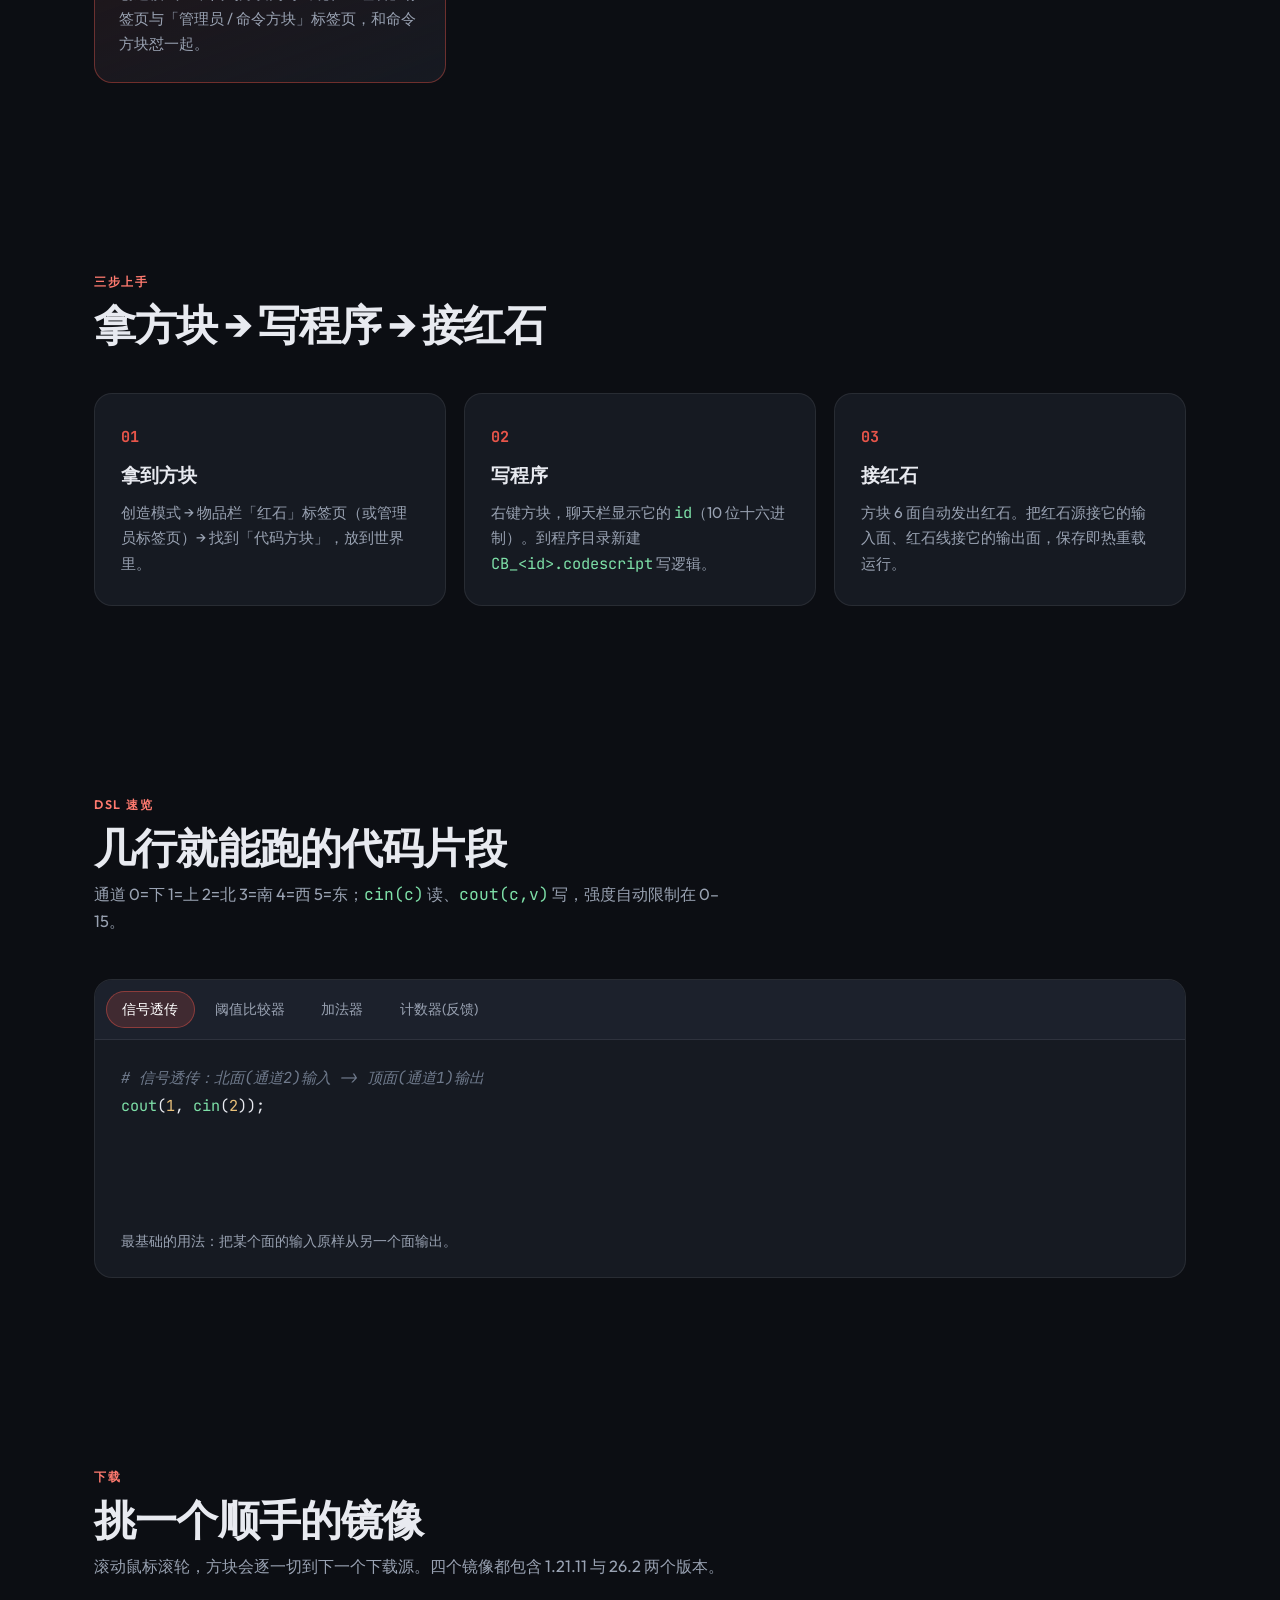
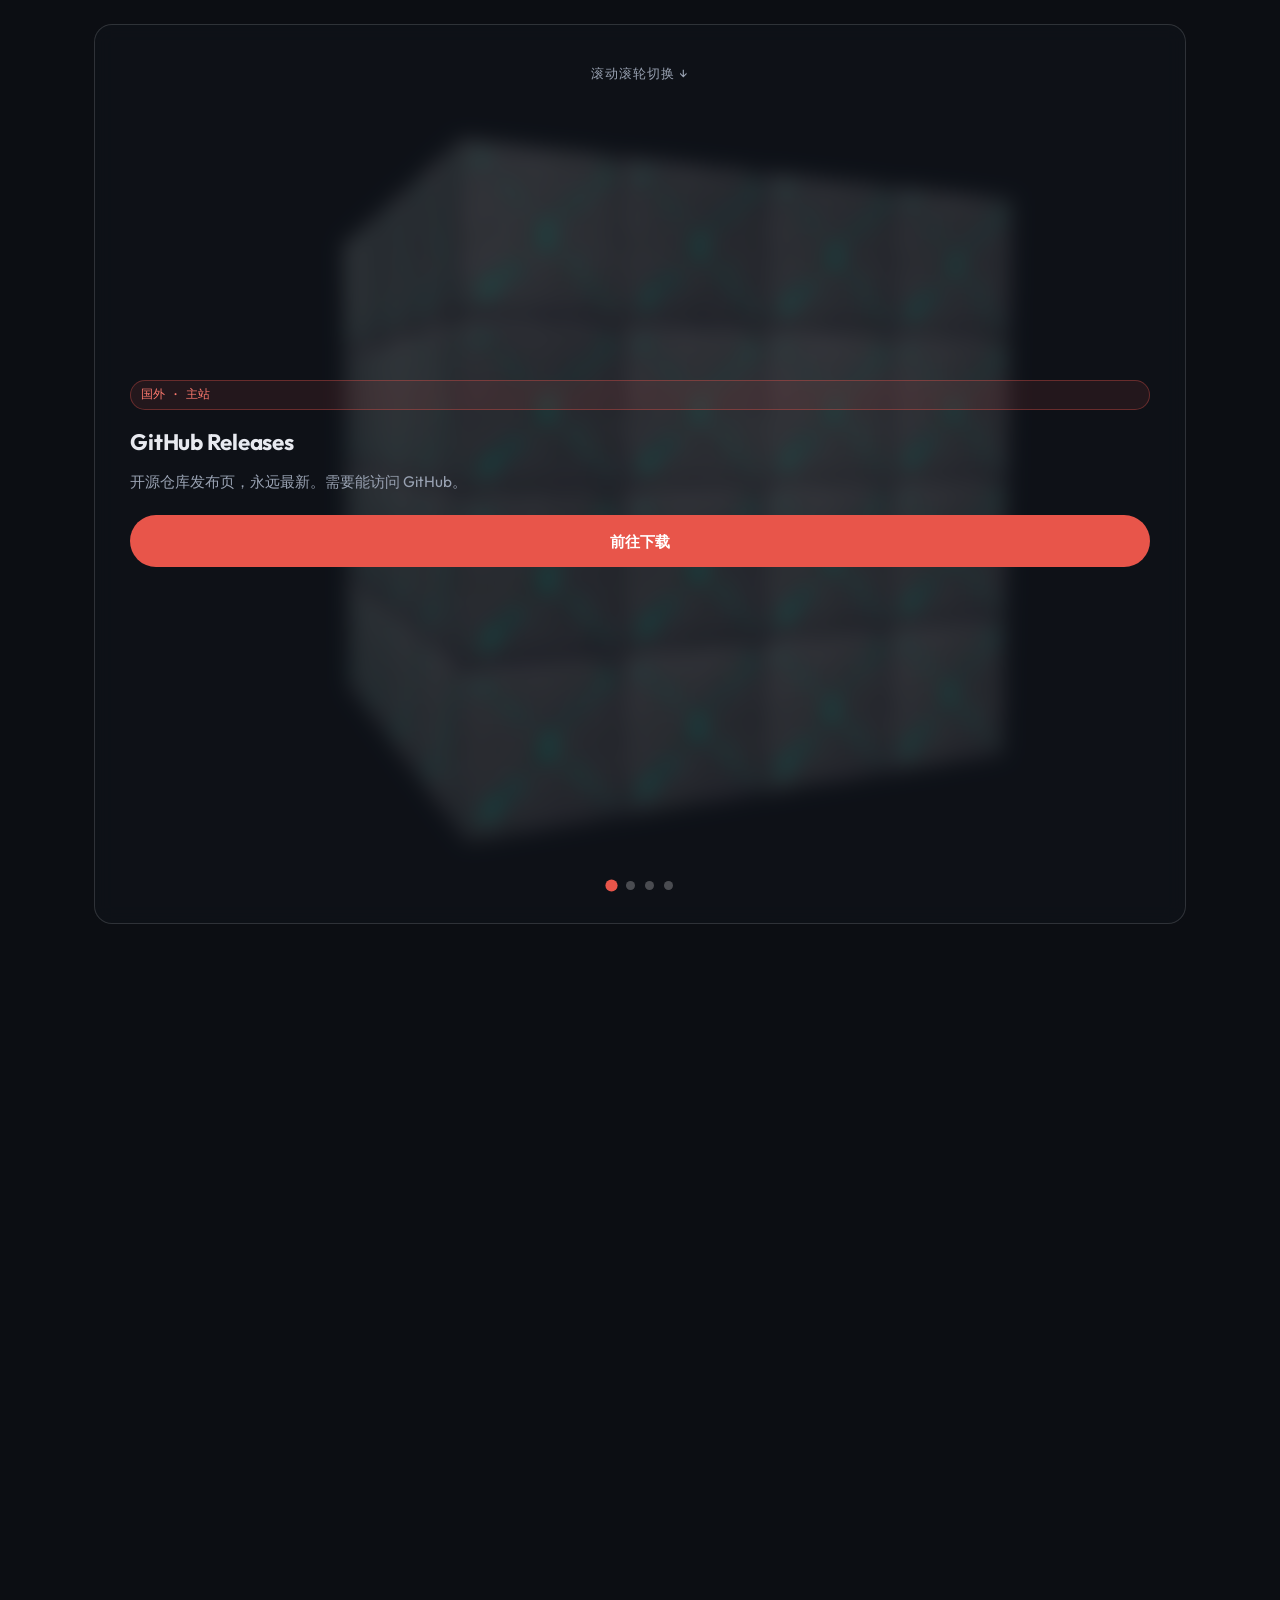
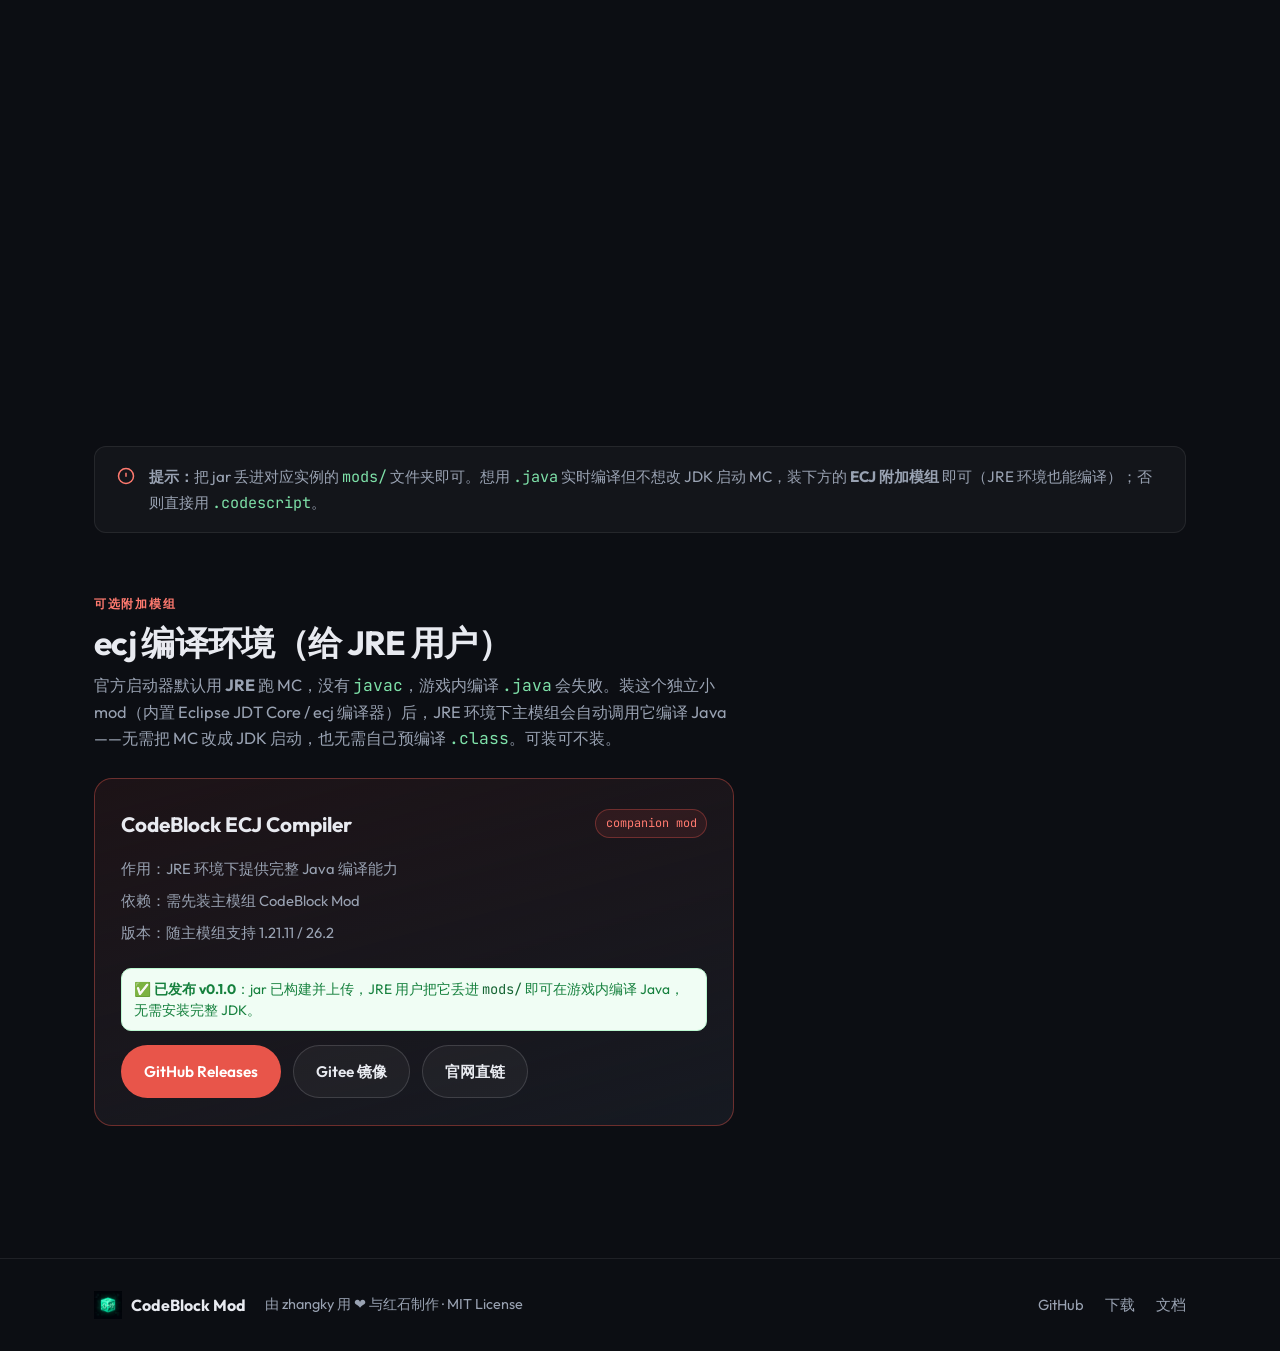
==== commit f0a36fad: "release: 26.2 main mod v0.1.0 published (unobfuscated, ECJ fallback); mark card ready, fix dead link" ====
--- a/index.html
+++ b/index.html
@@ -197,7 +197,7 @@
               <span class="dl-panel__tag">国外 · 主站</span>
               <h3>GitHub Releases</h3>
               <p>开源仓库发布页，永远最新。需要能访问 GitHub。</p>
-              <a class="btn btn--primary" href="https://github.com/CodeBlock-mod/CodeBlock-mod-release/releases/tag/v0.1.0" target="_blank" rel="noopener">前往下载</a>
+              <a class="btn btn--primary" href="https://github.com/CodeBlock-mod/CodeBlock-mod-release/releases" target="_blank" rel="noopener">前往下载</a>
             </article>
             <article class="dl-panel" data-i="1">
               <span class="dl-panel__tag">国内 · Gitee</span>
@@ -208,13 +208,13 @@
             <article class="dl-panel" data-i="2">
               <span class="dl-panel__tag">本站 · 直链 1.21.11</span>
               <h3>官网直链（1.21.11）</h3>
-              <p>从本项目官网直接下载 1.21.11 版本 jar，无需中转。</p>
+              <p>⏳ 1.21.11 主模组待构建（混淆版，需 JDK 21 + Gradle 9.5 走 Yarn 映射）：jar 暂未发布。</p>
               <a class="btn btn--primary" href="https://codeblock-mod.github.io/assets/downloads/codeblock-mod-1.21.11.jar" target="_blank" rel="noopener">前往下载</a>
             </article>
             <article class="dl-panel" data-i="3">
               <span class="dl-panel__tag">本站 · 直链 26.2</span>
               <h3>官网直链（26.2）</h3>
-              <p>从本项目官网直接下载 26.2 版本 jar，无需中转。</p>
+              <p>✅ 已发布 v0.1.0（Mojang 未混淆版，含 ECJ 兜底）：从本项目官网直接下载 26.2 版本 jar，无需中转。</p>
               <a class="btn btn--primary" href="https://codeblock-mod.github.io/assets/downloads/codeblock-mod-26.2.jar" target="_blank" rel="noopener">前往下载</a>
             </article>
           </div>
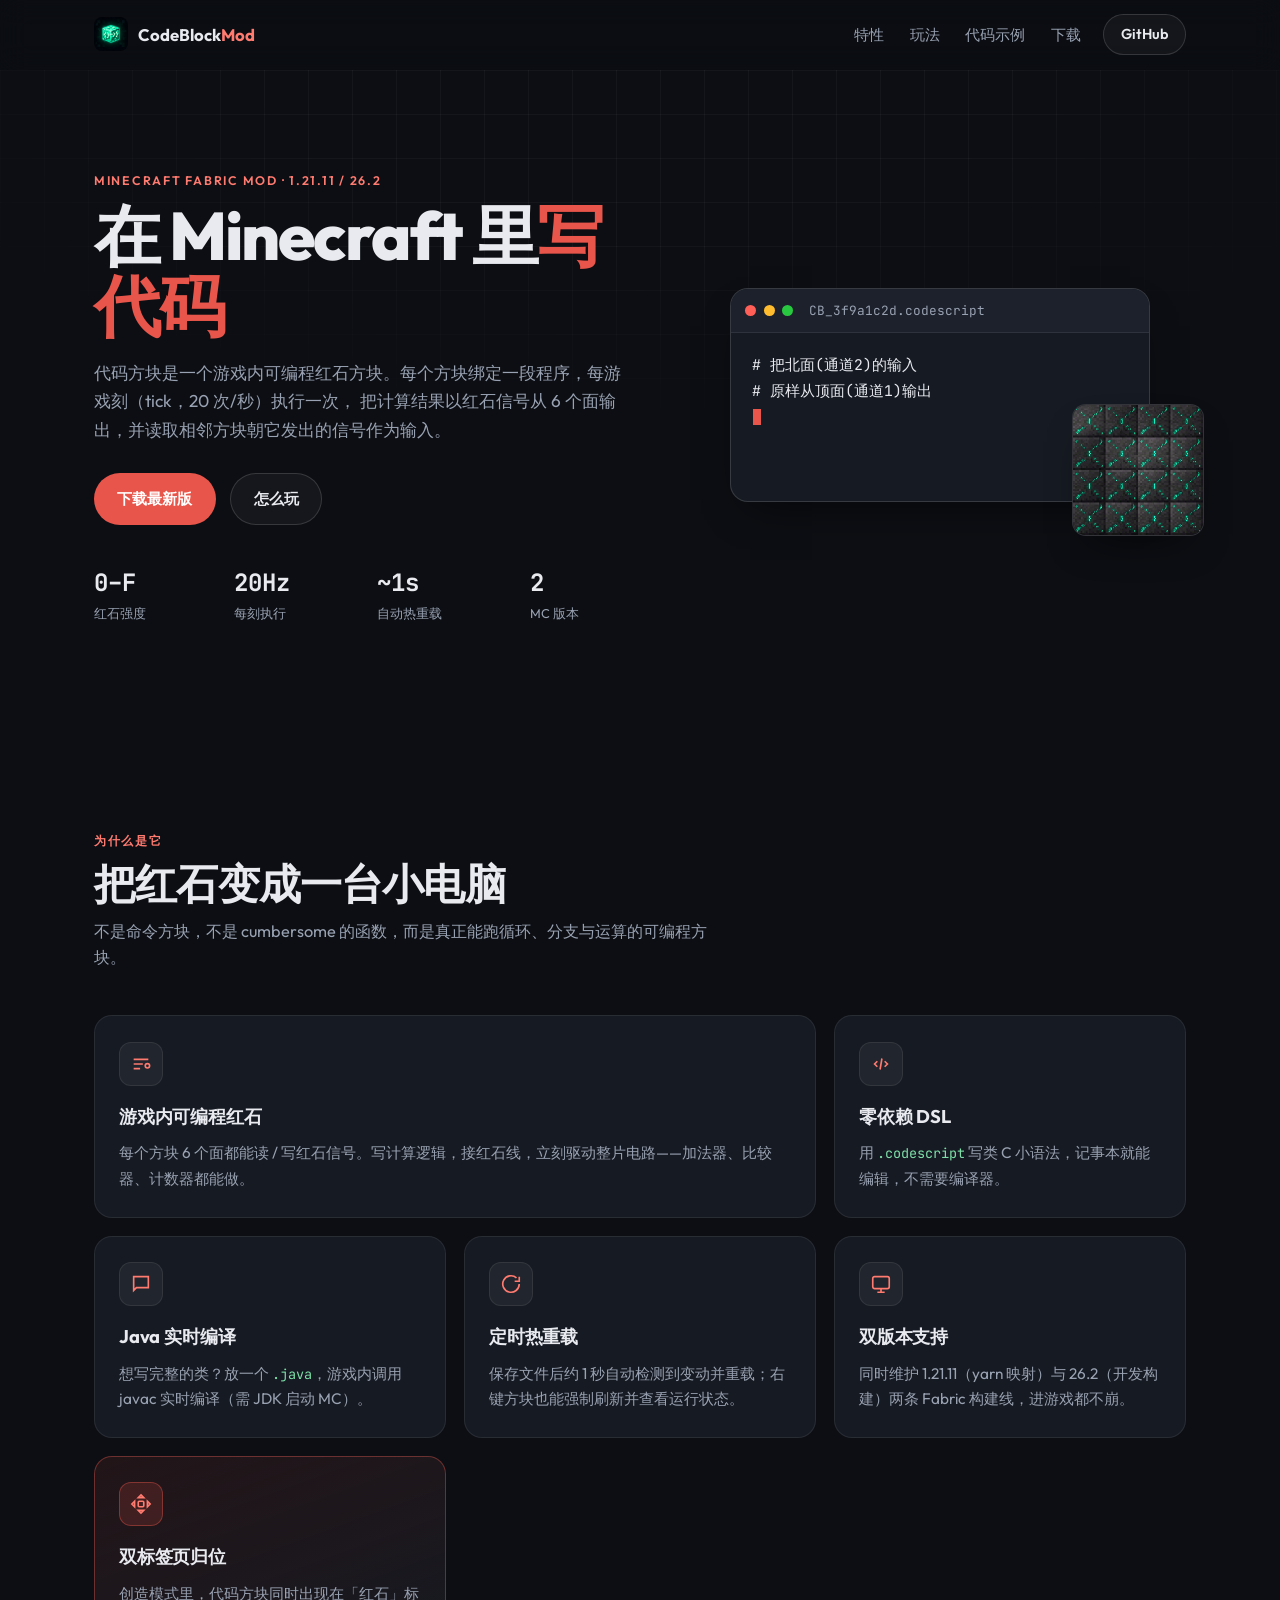
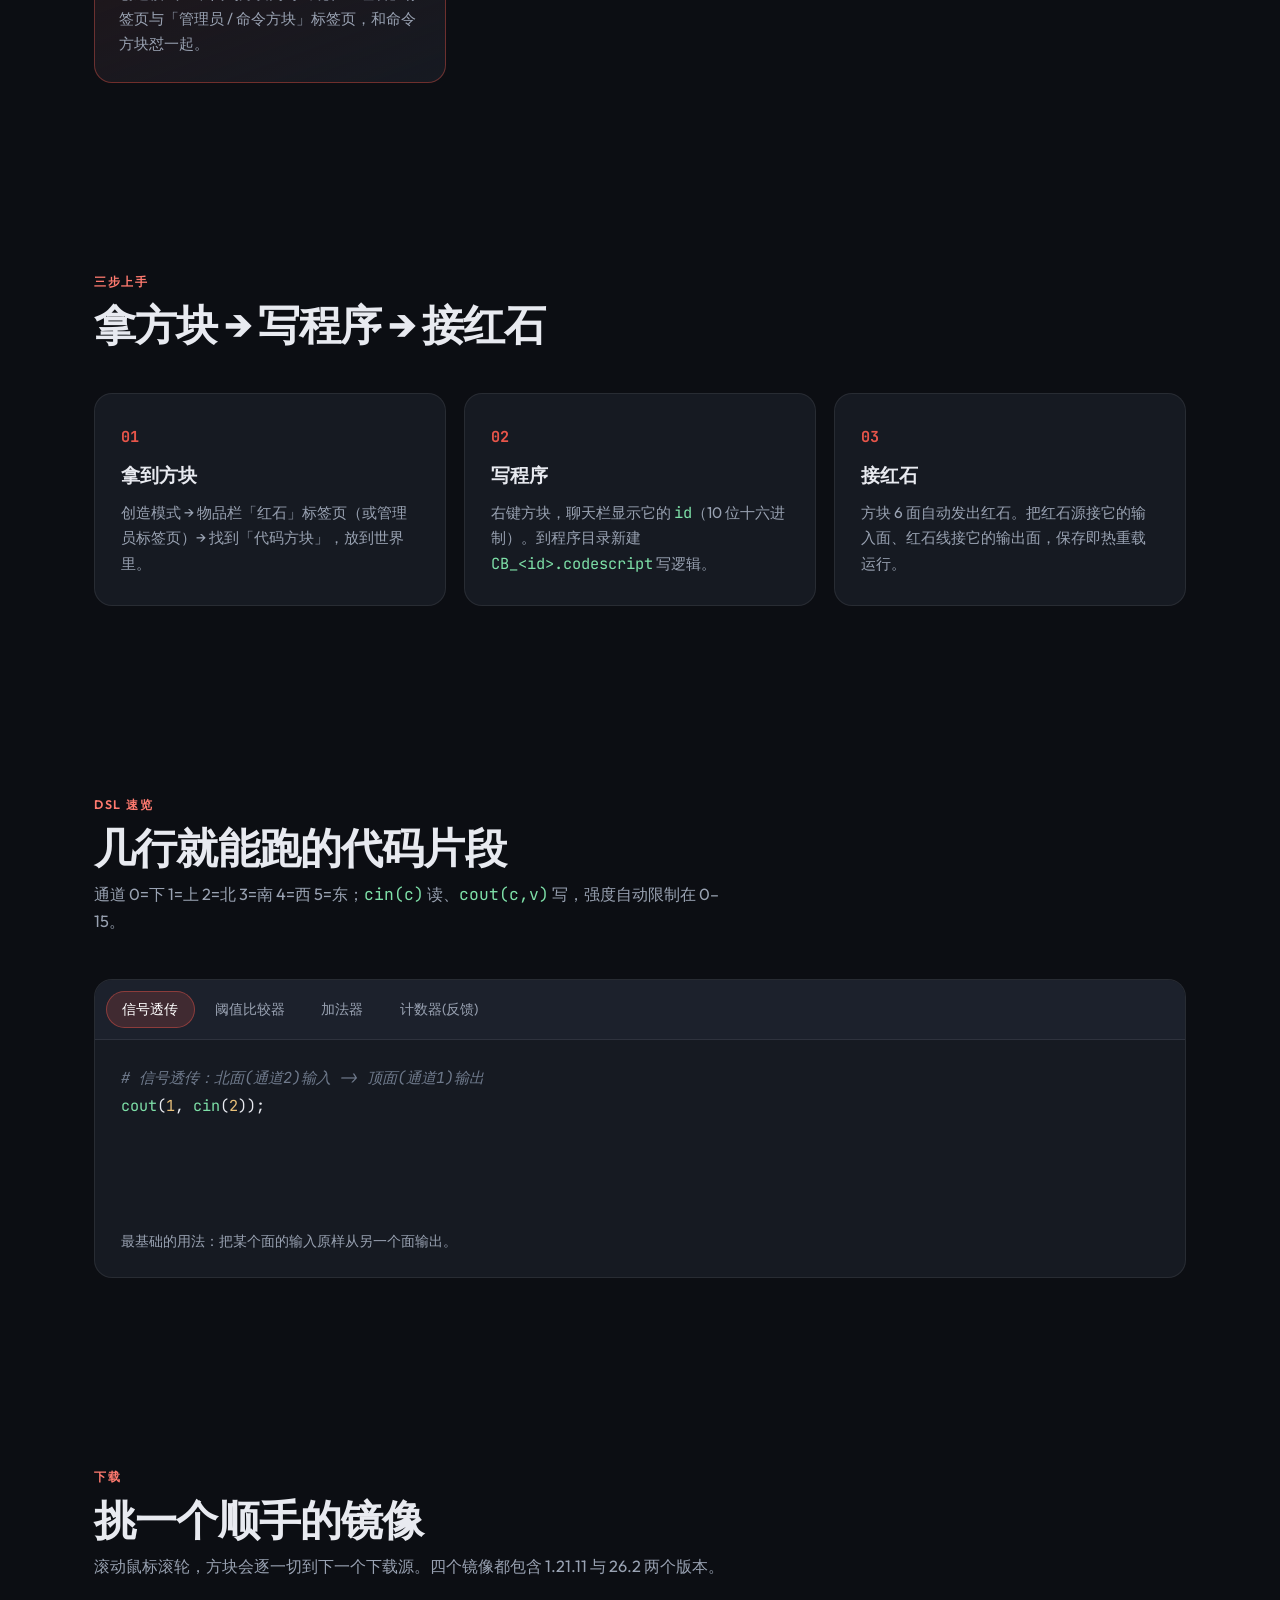
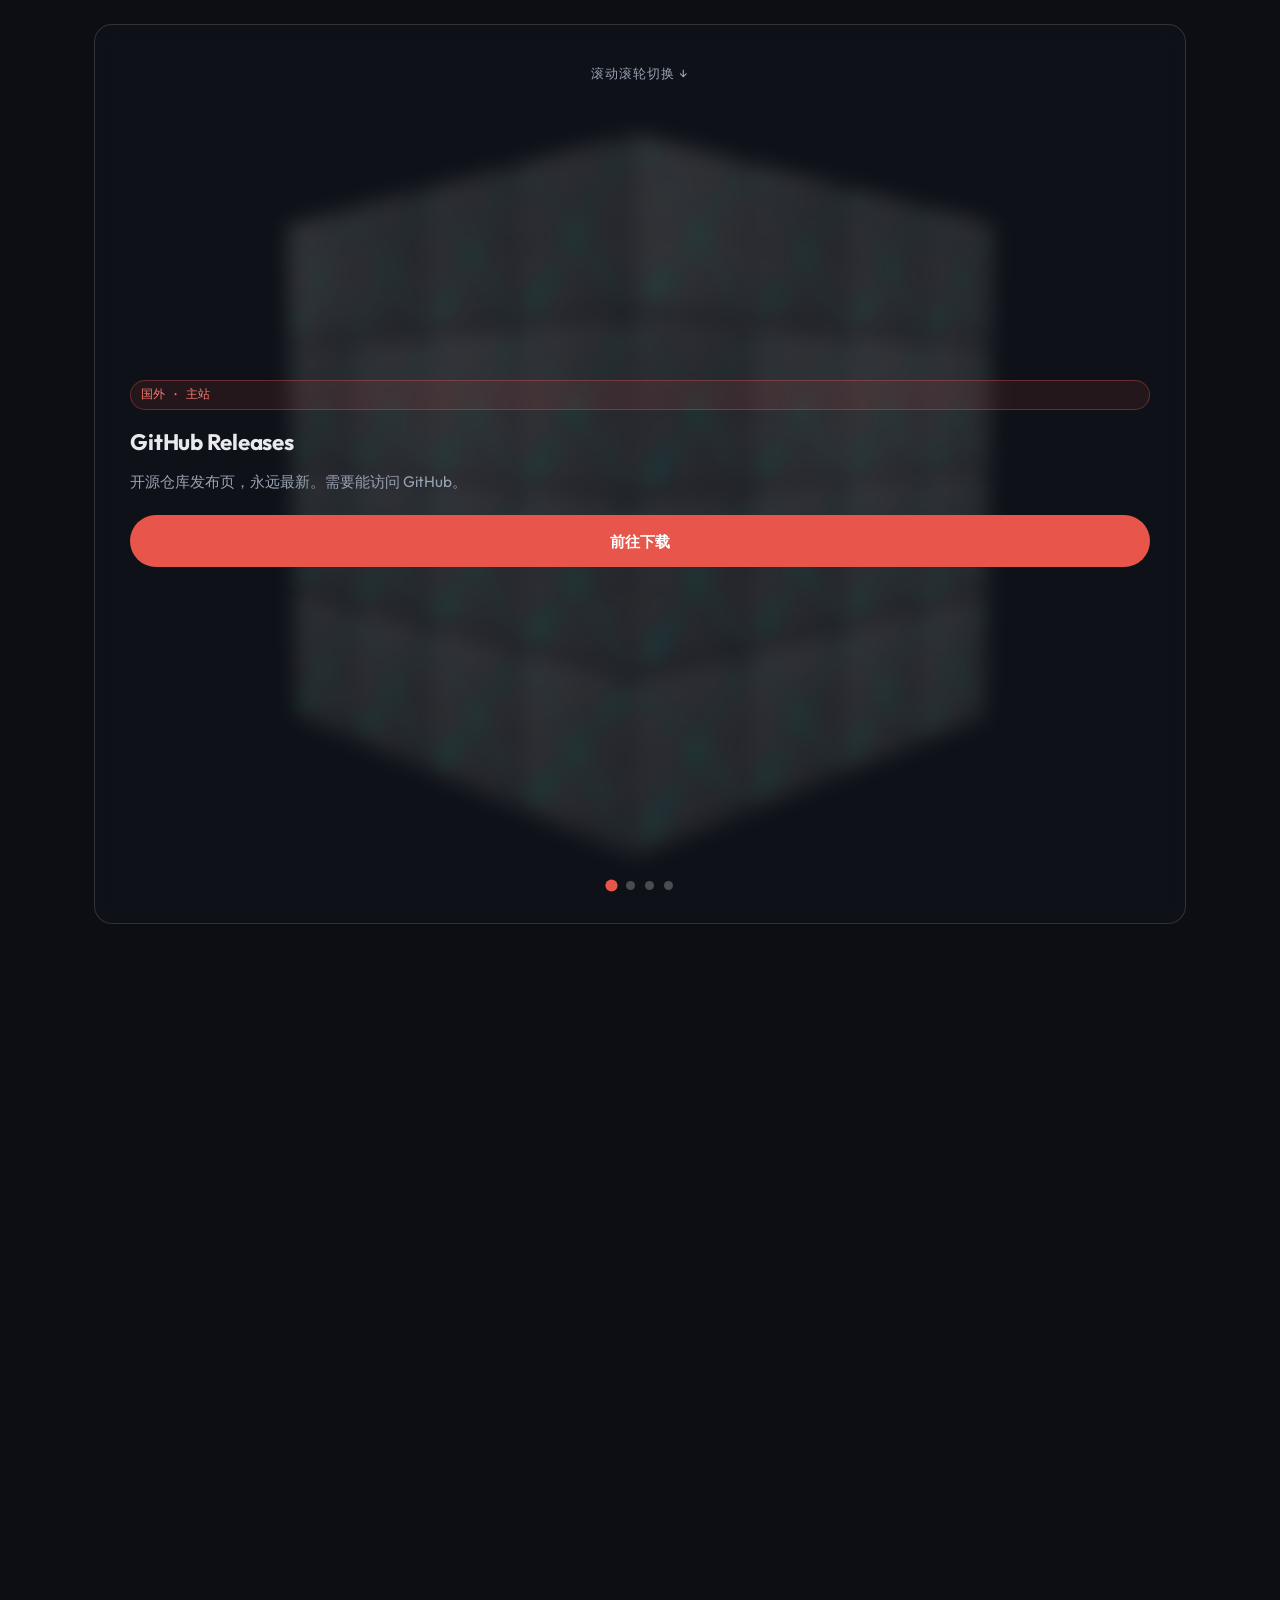
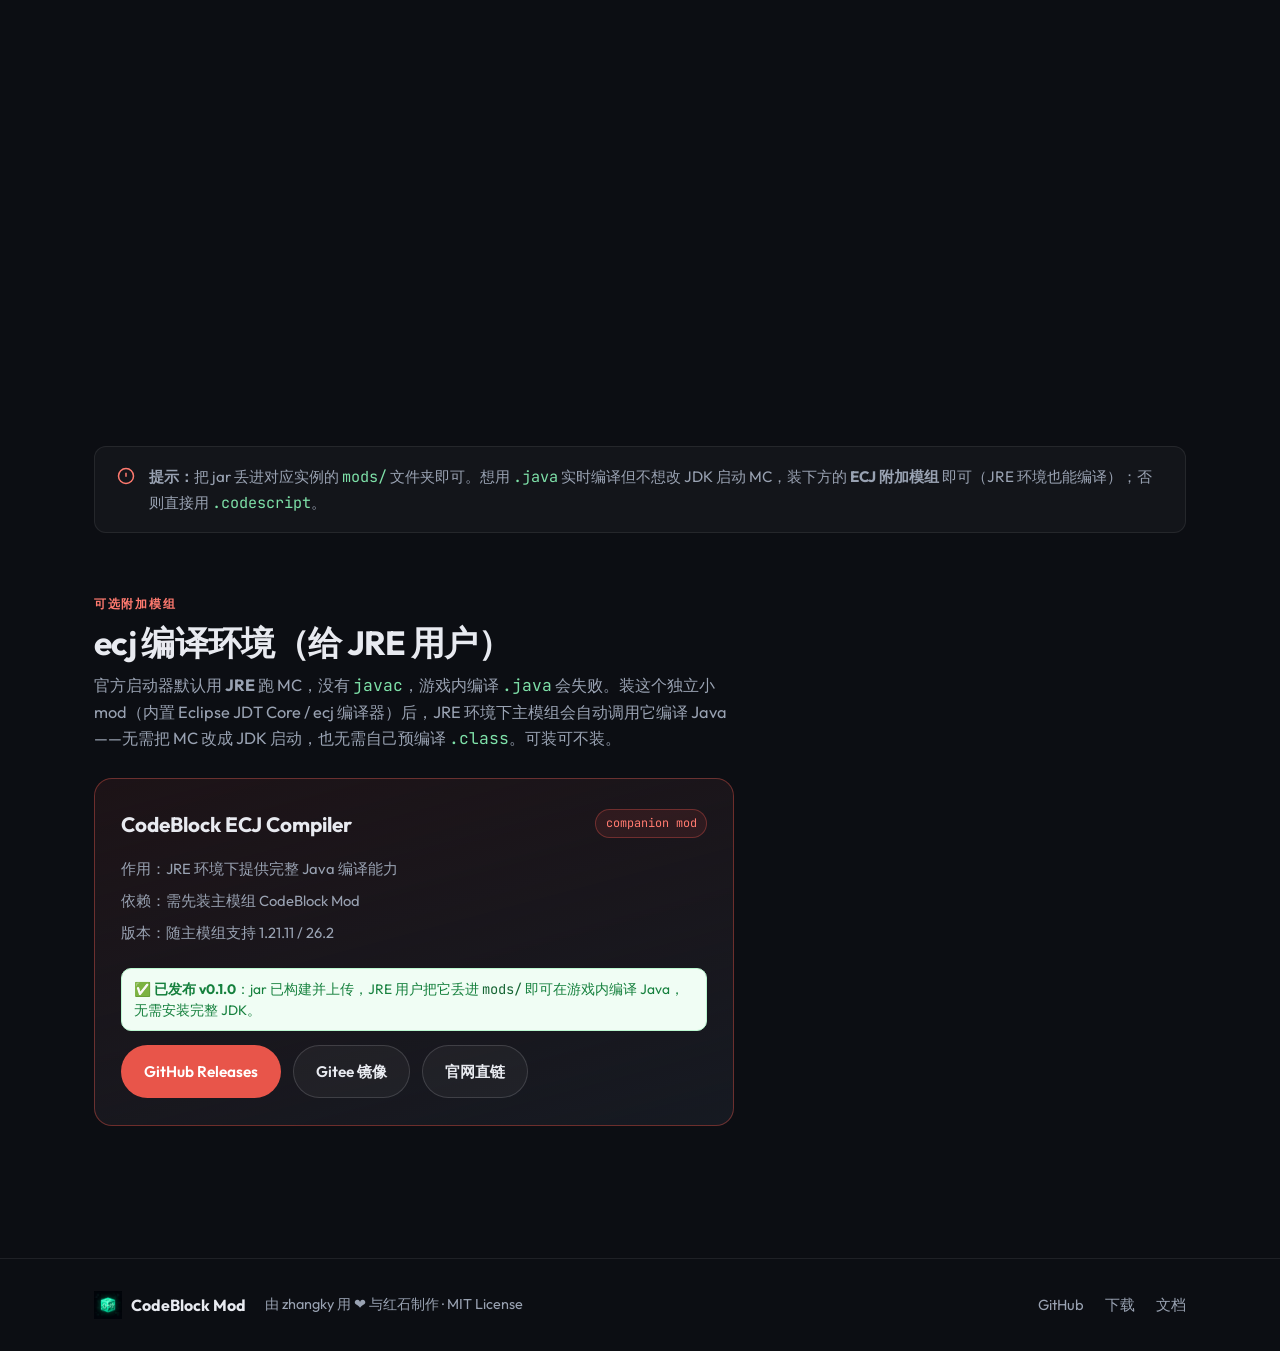
==== commit f747110b: "发布 1.21.11 主模组 v0.1.0（混淆版/Yarn映射/含ECJ兜底）+ 官网卡片更新" ====
--- a/index.html
+++ b/index.html
@@ -208,7 +208,7 @@
             <article class="dl-panel" data-i="2">
               <span class="dl-panel__tag">本站 · 直链 1.21.11</span>
               <h3>官网直链（1.21.11）</h3>
-              <p>⏳ 1.21.11 主模组待构建（混淆版，需 JDK 21 + Gradle 9.5 走 Yarn 映射）：jar 暂未发布。</p>
+              <p>✅ 已发布 v0.1.0（混淆版 / Yarn 映射，含 ECJ 兜底）：从本项目官网直接下载 1.21.11 版本 jar，无需中转。</p>
               <a class="btn btn--primary" href="https://codeblock-mod.github.io/assets/downloads/codeblock-mod-1.21.11.jar" target="_blank" rel="noopener">前往下载</a>
             </article>
             <article class="dl-panel" data-i="3">
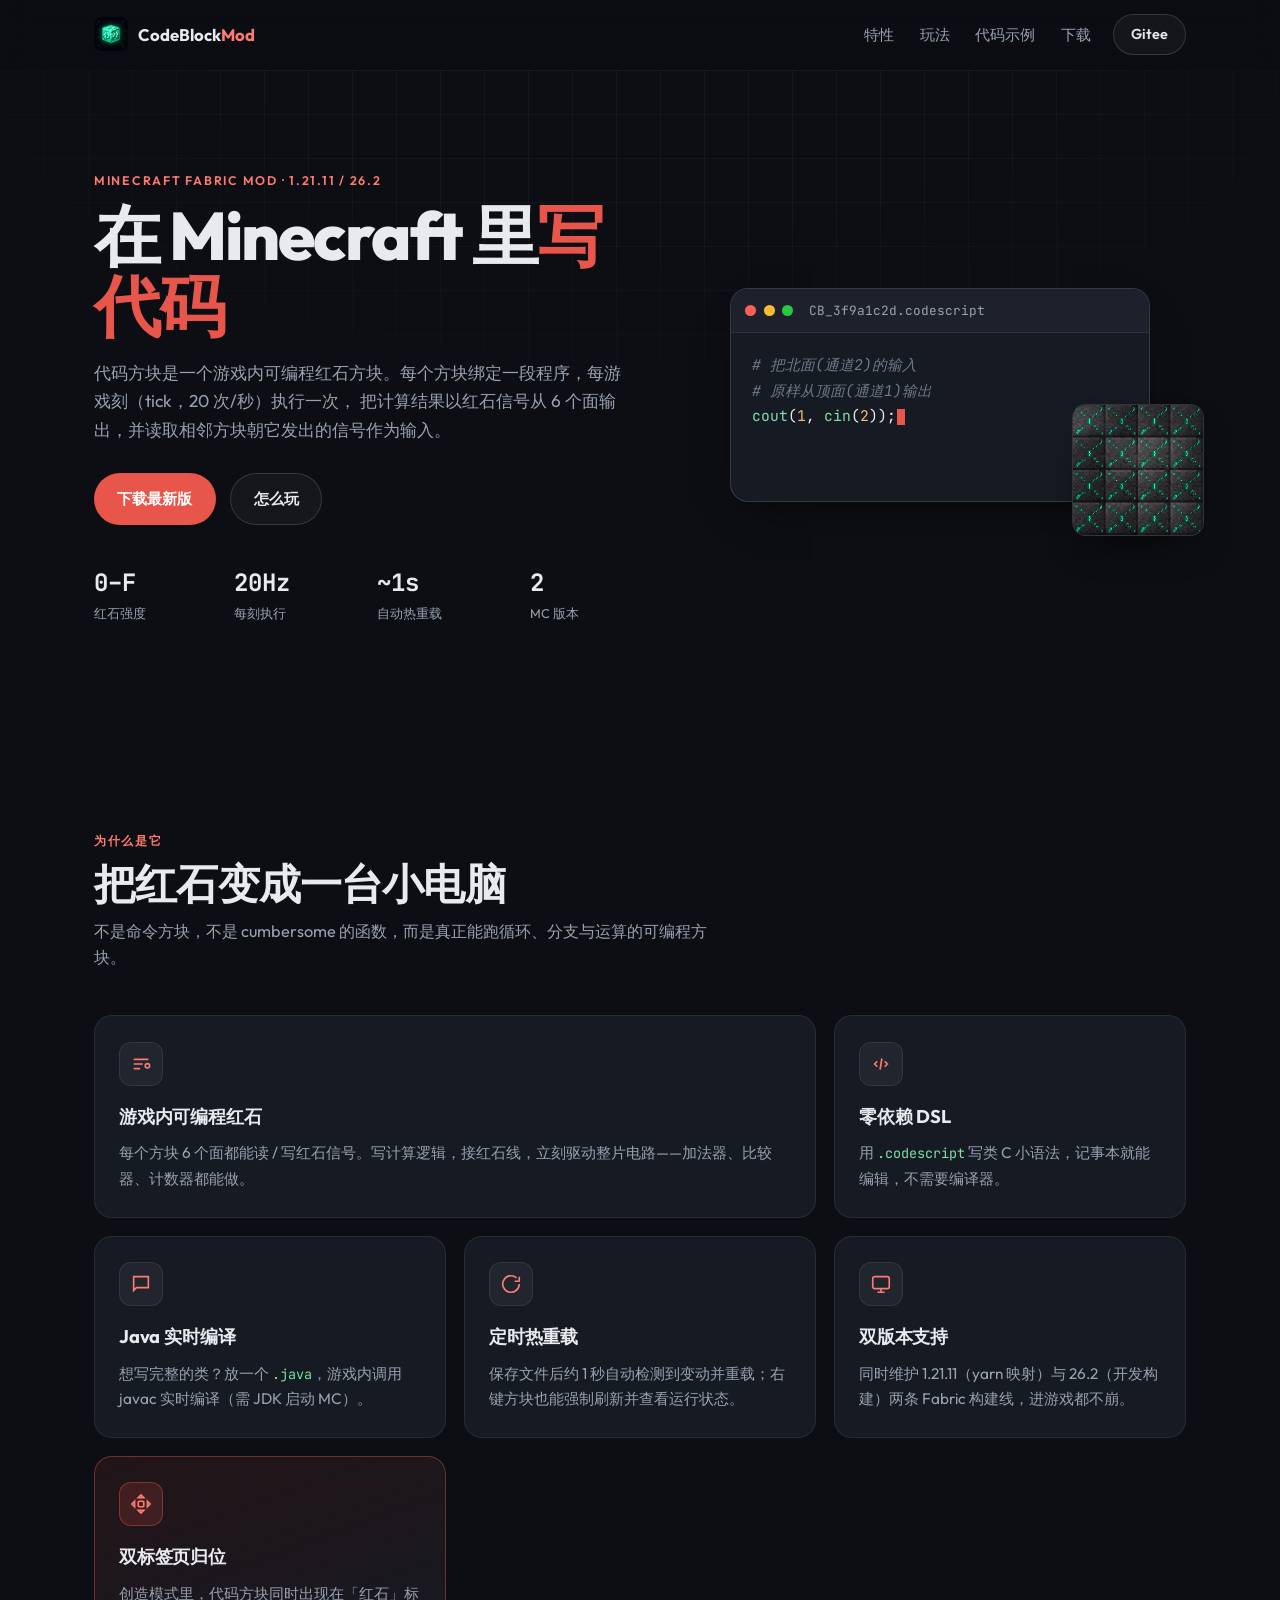
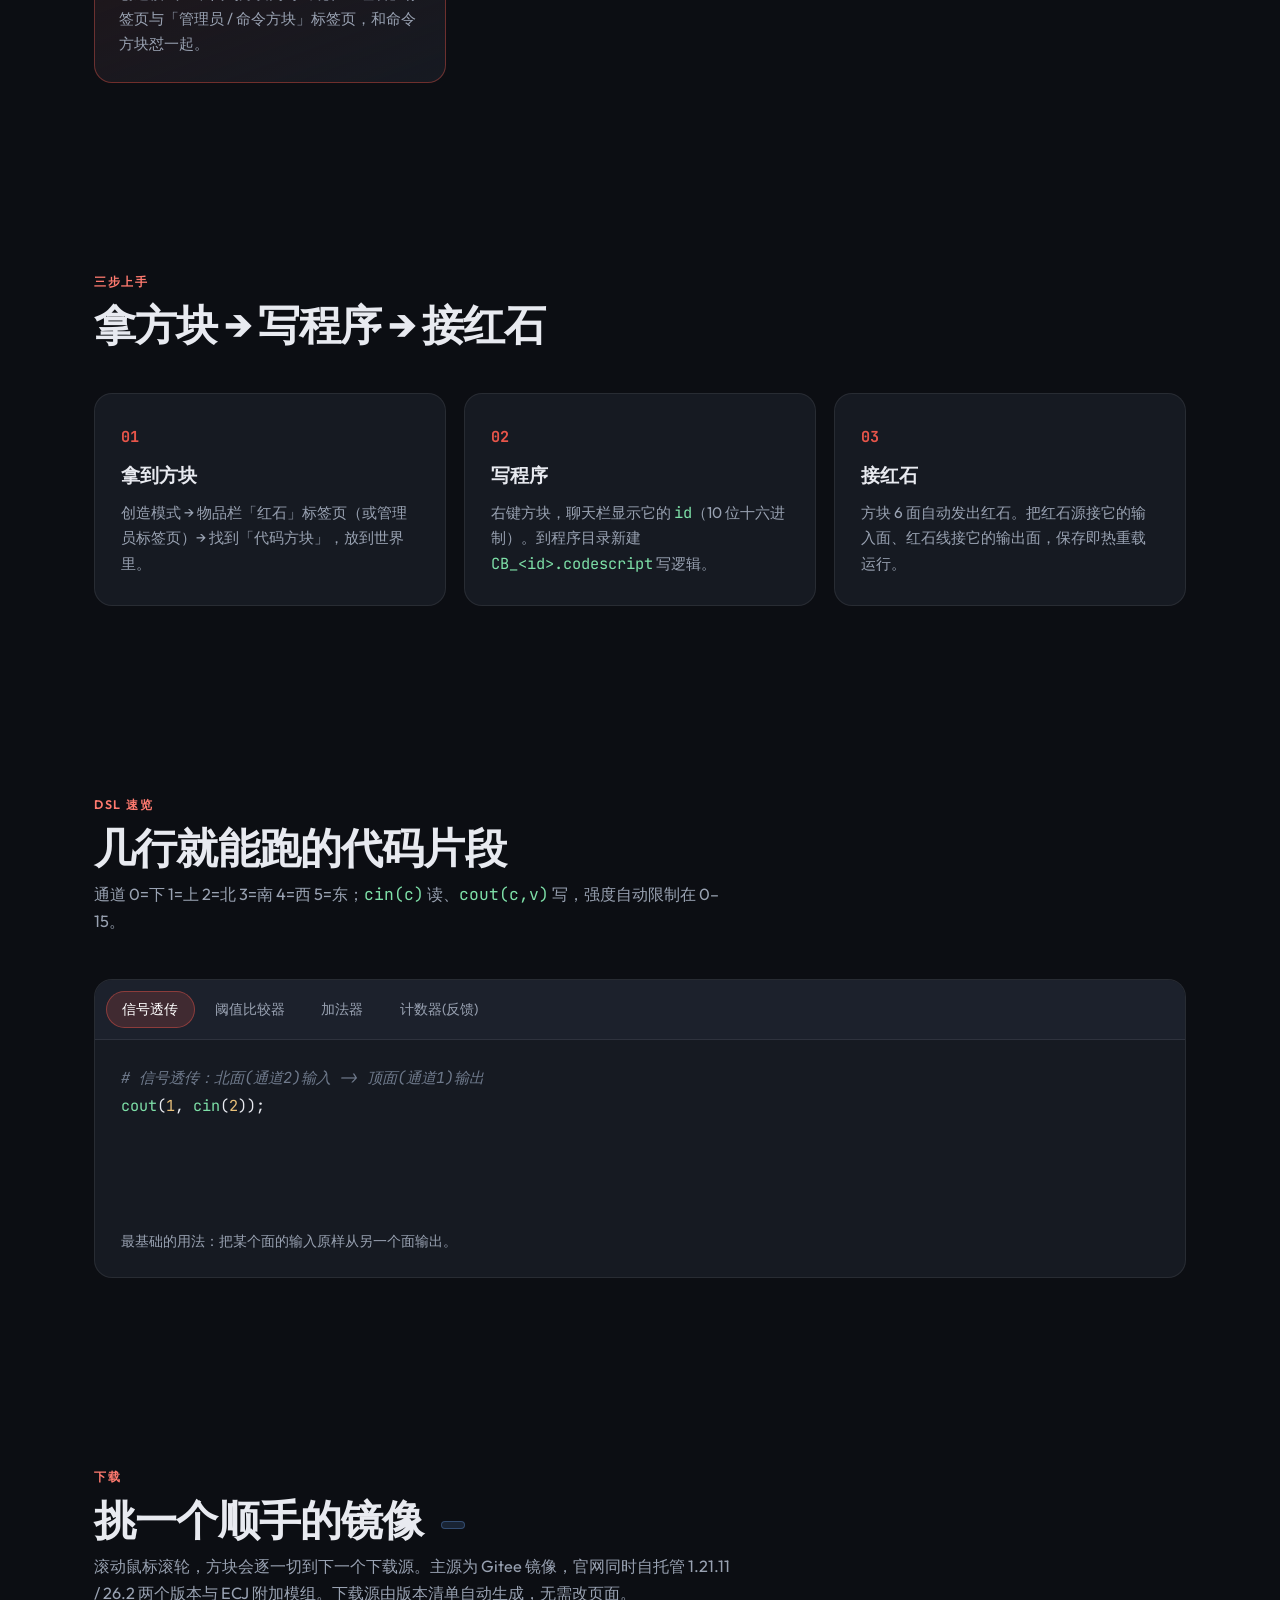
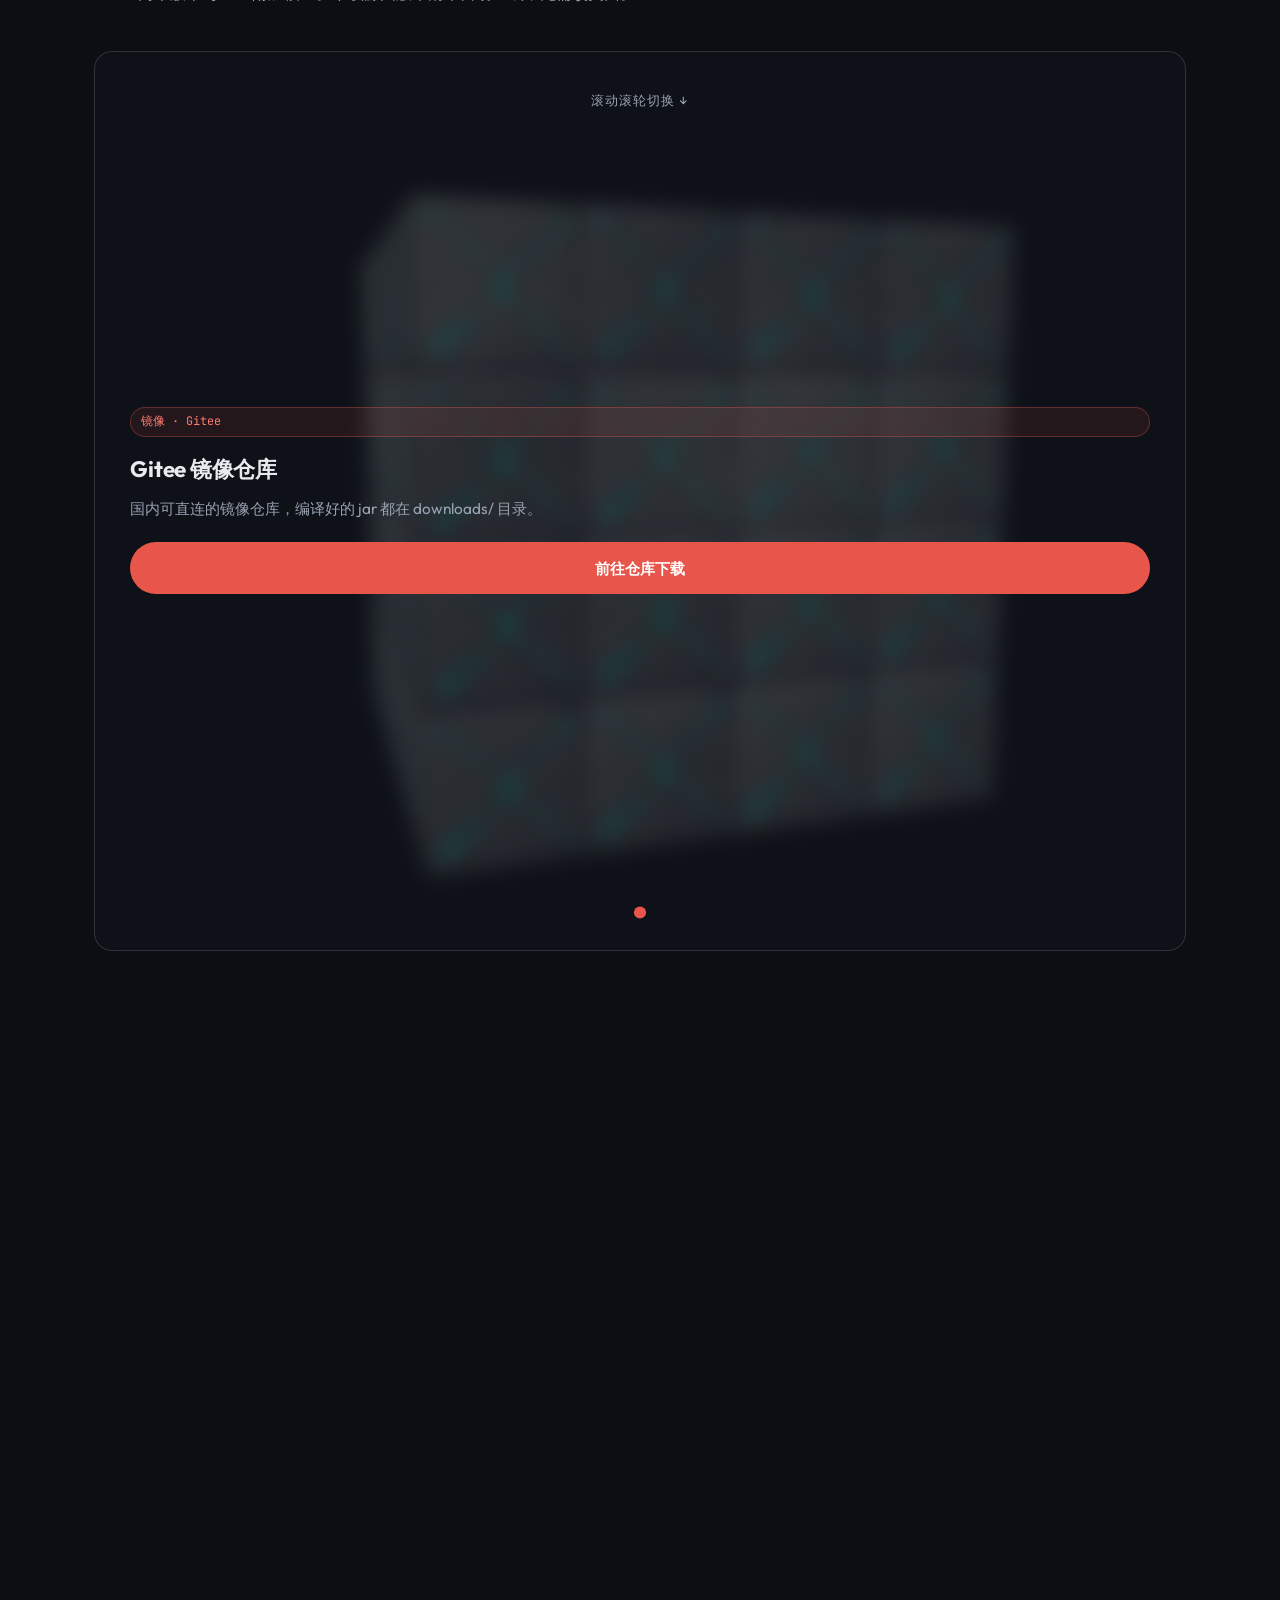
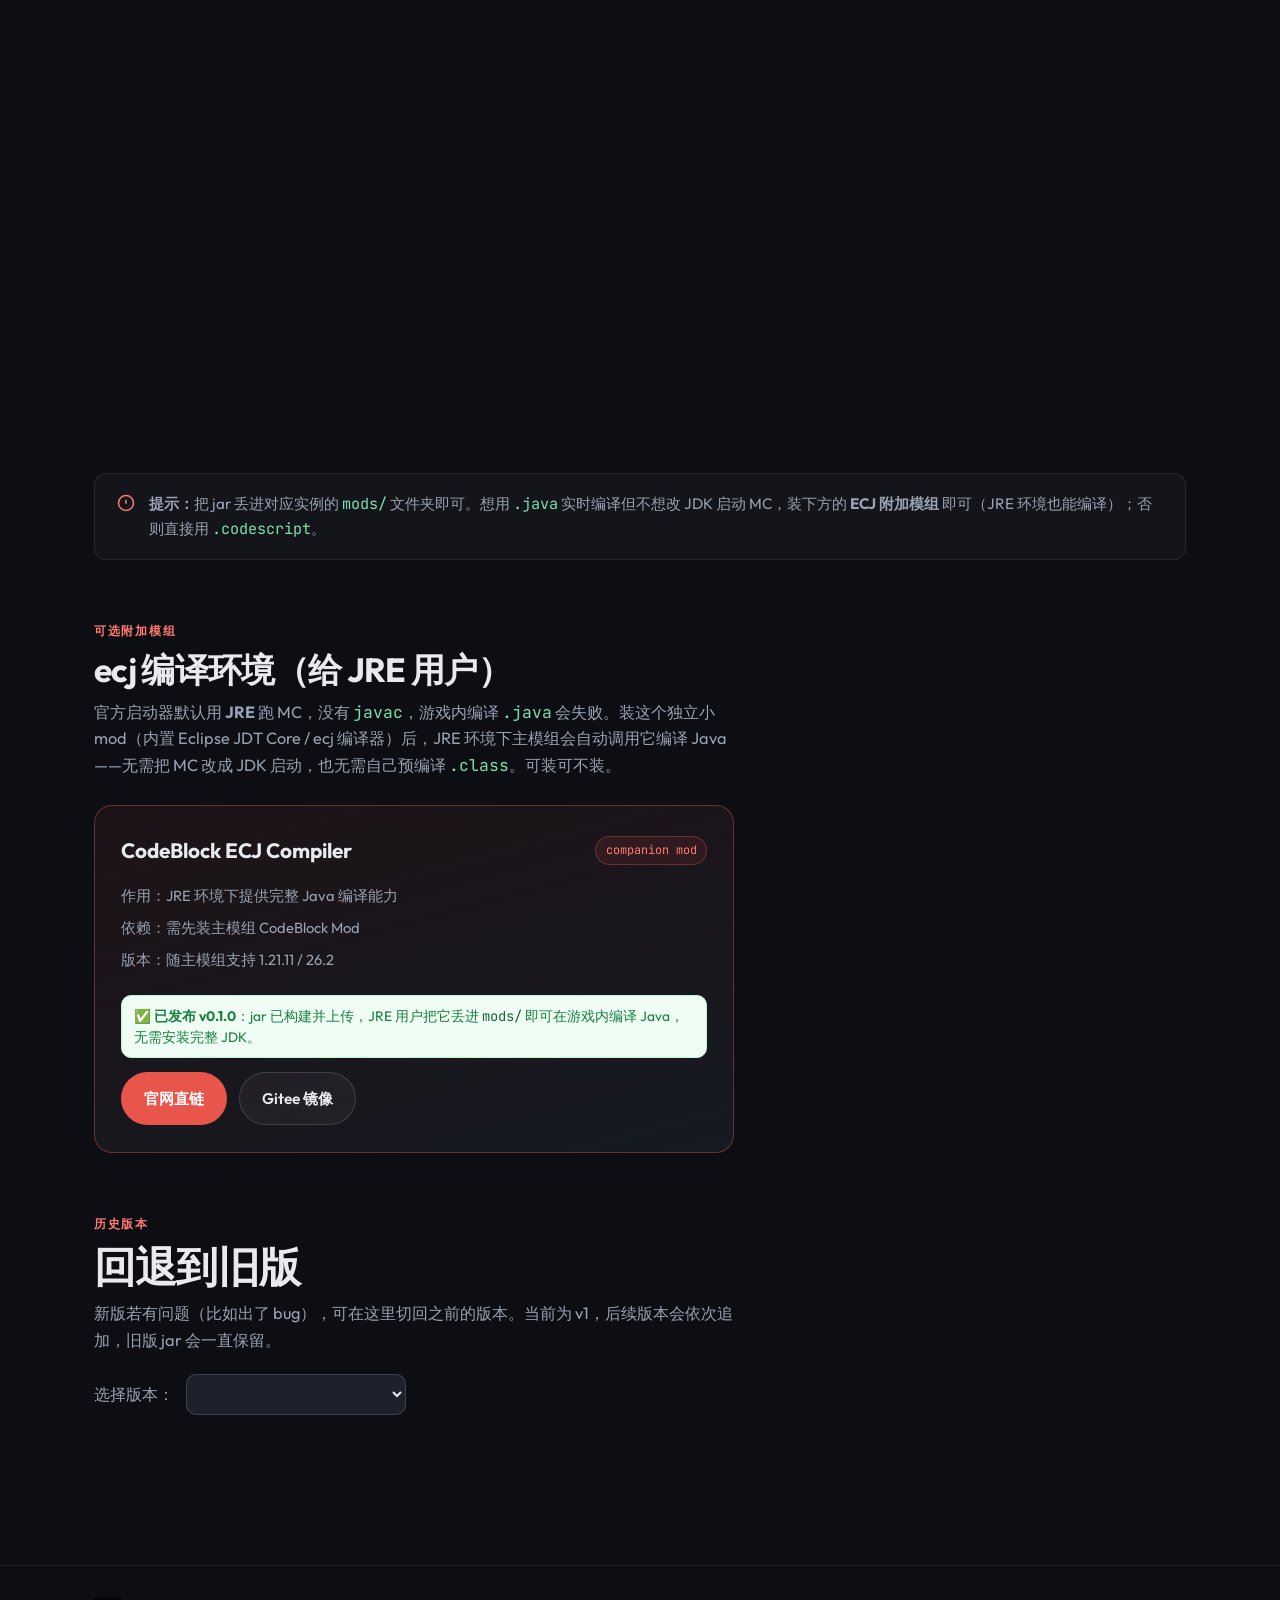
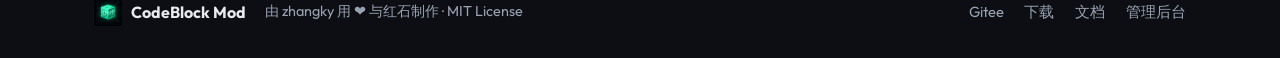
==== commit 20a3f8df: "发布 26.2 v0.1.0 修复版：后台线程执行 + 自定义过程支持 + 贴图修正；同步 1.21.11 部署版" ====
--- a/index.html
+++ b/index.html
@@ -13,7 +13,7 @@
   <meta property="og:title" content="CodeBlock Mod · 在 Minecraft 里写代码" />
   <meta property="og:description" content="游戏内可编程红石方块：cin/cout 读写信号，运行时编译 Java / 解释 DSL，定时热重载。支持 1.21.11 与 26.2。" />
   <meta property="og:image" content="assets/images/code_block.png" />
-  <meta property="og:url" content="https://codeblock-mod.github.io" />
+  <meta property="og:url" content="https://codeblock.cc.cd" />
   <meta name="twitter:card" content="summary_large_image" />
 
   <link rel="icon" type="image/png" href="assets/images/icon.png" />
@@ -36,7 +36,7 @@
         <a href="#code">代码示例</a>
         <a href="#download">下载</a>
       </nav>
-      <a class="btn btn--ghost nav__cta" href="https://github.com/CodeBlock-mod/CodeBlock-mod-release" rel="noopener">GitHub</a>
+      <a class="btn btn--ghost nav__cta" href="https://gitee.com/immediate-success-upon-arrival/CodeBlock-mod-release" target="_blank" rel="noopener">Gitee</a>
     </div>
   </header>
 
@@ -185,42 +185,15 @@
     <section class="section download" id="download">
       <div class="section__head">
         <p class="eyebrow">下载</p>
-        <h2 class="section__title">挑一个顺手的镜像</h2>
-        <p class="section__sub">滚动鼠标滚轮，方块会逐一切到下一个下载源。四个镜像都包含 1.21.11 与 26.2 两个版本。</p>
+        <h2 class="section__title">挑一个顺手的镜像 <span id="current-version" class="version-badge"></span></h2>
+        <p class="section__sub">滚动鼠标滚轮，方块会逐一切到下一个下载源。主源为 Gitee 镜像，官网同时自托管 1.21.11 / 26.2 两个版本与 ECJ 附加模组。下载源由版本清单自动生成，无需改页面。</p>
       </div>
 
       <div class="dl3d" id="dl3d">
         <div class="dl3d__stage">
           <canvas class="dl3d__canvas" id="dl-canvas" aria-hidden="true"></canvas>
-          <div class="dl3d__panels" id="dl-panels">
-            <article class="dl-panel is-active" data-i="0">
-              <span class="dl-panel__tag">国外 · 主站</span>
-              <h3>GitHub Releases</h3>
-              <p>开源仓库发布页，永远最新。需要能访问 GitHub。</p>
-              <a class="btn btn--primary" href="https://github.com/CodeBlock-mod/CodeBlock-mod-release/releases" target="_blank" rel="noopener">前往下载</a>
-            </article>
-            <article class="dl-panel" data-i="1">
-              <span class="dl-panel__tag">国内 · Gitee</span>
-              <h3>Gitee 镜像</h3>
-              <p>国内可访问的镜像仓库，编译好的 jar 已放在 downloads/ 目录，现已公开可直接下载。</p>
-              <a class="btn btn--primary" href="https://gitee.com/immediate-success-upon-arrival/CodeBlock-mod-release/tree/master/downloads" target="_blank" rel="noopener">前往仓库下载</a>
-            </article>
-            <article class="dl-panel" data-i="2">
-              <span class="dl-panel__tag">本站 · 直链 1.21.11</span>
-              <h3>官网直链（1.21.11）</h3>
-              <p>✅ 已发布 v0.1.0（混淆版 / Yarn 映射，含 ECJ 兜底）：从本项目官网直接下载 1.21.11 版本 jar，无需中转。</p>
-              <a class="btn btn--primary" href="https://codeblock-mod.github.io/assets/downloads/codeblock-mod-1.21.11.jar" target="_blank" rel="noopener">前往下载</a>
-            </article>
-            <article class="dl-panel" data-i="3">
-              <span class="dl-panel__tag">本站 · 直链 26.2</span>
-              <h3>官网直链（26.2）</h3>
-              <p>✅ 已发布 v0.1.0（Mojang 未混淆版，含 ECJ 兜底）：从本项目官网直接下载 26.2 版本 jar，无需中转。</p>
-              <a class="btn btn--primary" href="https://codeblock-mod.github.io/assets/downloads/codeblock-mod-26.2.jar" target="_blank" rel="noopener">前往下载</a>
-            </article>
-          </div>
-          <div class="dl3d__progress" id="dl-progress" aria-hidden="true">
-            <span class="dot is-active"></span><span class="dot"></span><span class="dot"></span><span class="dot"></span>
-          </div>
+          <div class="dl3d__panels" id="dl-panels"><!-- 由 versions.json 动态渲染 --></div>
+          <div class="dl3d__progress" id="dl-progress" aria-hidden="true"><!-- 由 versions.json 动态渲染 --></div>
           <p class="dl3d__hint" aria-hidden="true">滚动滚轮切换 ↓</p>
         </div>
         <div class="dl3d__spacer" aria-hidden="true"></div>
@@ -249,11 +222,23 @@
           </ul>
           <p class="ecj-status ecj-status--ok">✅ <strong>已发布 v0.1.0</strong>：jar 已构建并上传，JRE 用户把它丢进 <code>mods/</code> 即可在游戏内编译 Java，无需安装完整 JDK。</p>
           <div class="ecj-links">
-            <a class="btn btn--primary" href="https://github.com/CodeBlock-mod/CodeBlock-mod-release/releases/tag/ecj-v0.1.0" target="_blank" rel="noopener">GitHub Releases</a>
-            <a class="btn btn--ghost" href="https://gitee.com/immediate-success-upon-arrival/CodeBlock-mod-release/tree/master/downloads" target="_blank" rel="noopener">Gitee 镜像</a>
-            <a class="btn btn--ghost" href="https://codeblock-mod.github.io/assets/downloads/codeblock-ecj-0.1.0.jar" target="_blank" rel="noopener">官网直链</a>
-          </div>
-        </article>
+            <a id="ecj-direct" class="btn btn--primary" href="assets/downloads/v1/codeblock-ecj-0.1.0.jar" target="_blank" rel="noopener">官网直链</a>
+            <a id="ecj-gitee" class="btn btn--ghost" href="https://gitee.com/immediate-success-upon-arrival/CodeBlock-mod-release/tree/master/downloads" target="_blank" rel="noopener">Gitee 镜像</a>
+          </div>
+        </article>
+      </div>
+
+      <div class="history reveal" style="margin-top: 56px;">
+        <div class="section__head" style="margin-bottom: 20px;">
+          <p class="eyebrow">历史版本</p>
+          <h2 class="section__title">回退到旧版</h2>
+          <p class="section__sub">新版若有问题（比如出了 bug），可在这里切回之前的版本。当前为 v1，后续版本会依次追加，旧版 jar 会一直保留。</p>
+        </div>
+        <div class="history__bar">
+          <label for="version-select">选择版本：</label>
+          <select id="version-select" class="version-select"></select>
+        </div>
+        <div id="version-files" class="version-files"></div>
       </div>
     </section>
   </main>
@@ -267,9 +252,10 @@
       </div>
       <p class="footer__copy">由 zhangky 用 ❤ 与红石制作 · MIT License</p>
       <nav class="footer__links" aria-label="页脚链接">
-        <a href="https://github.com/CodeBlock-mod/CodeBlock-mod-release" rel="noopener">GitHub</a>
+        <a href="https://gitee.com/immediate-success-upon-arrival/CodeBlock-mod-release" rel="noopener">Gitee</a>
         <a href="#download">下载</a>
         <a href="#how">文档</a>
+        <a href="/admin.html">管理后台</a>
       </nav>
     </div>
   </footer>
--- a/css/styles.css
+++ b/css/styles.css
@@ -540,3 +540,52 @@
 @media (prefers-reduced-motion: reduce) {
   .dl3d.is-3d .dl-panel { transition: opacity 0.3s linear; transform: none; }
 }
+
+/* ===== 版本徽标 & 历史版本 ===== */
+.version-badge {
+  display: inline-block;
+  margin-left: 10px;
+  padding: 3px 11px;
+  border-radius: 999px;
+  font-size: 0.8rem;
+  font-weight: 600;
+  background: rgba(110, 168, 255, 0.14);
+  color: #9cc0ff;
+  border: 1px solid rgba(110, 168, 255, 0.3);
+  vertical-align: middle;
+}
+.history__bar {
+  display: flex;
+  align-items: center;
+  gap: 12px;
+  margin-bottom: 18px;
+  color: var(--muted);
+}
+.version-select {
+  background: var(--surface-2);
+  color: var(--text);
+  border: 1px solid var(--border-2);
+  border-radius: 10px;
+  padding: 9px 12px;
+  font: inherit;
+  font-size: 0.95rem;
+  min-width: 220px;
+}
+.version-select:focus { outline: none; border-color: var(--accent); }
+.version-files__head {
+  color: var(--muted);
+  margin: 0 0 14px;
+  font-size: 0.95rem;
+}
+.version-file {
+  display: flex;
+  align-items: center;
+  justify-content: space-between;
+  gap: 16px;
+  padding: 12px 16px;
+  border: 1px solid var(--border-2);
+  border-radius: var(--radius-sm);
+  background: var(--surface);
+  margin-bottom: 10px;
+}
+.version-file span { font-weight: 600; color: var(--text); }
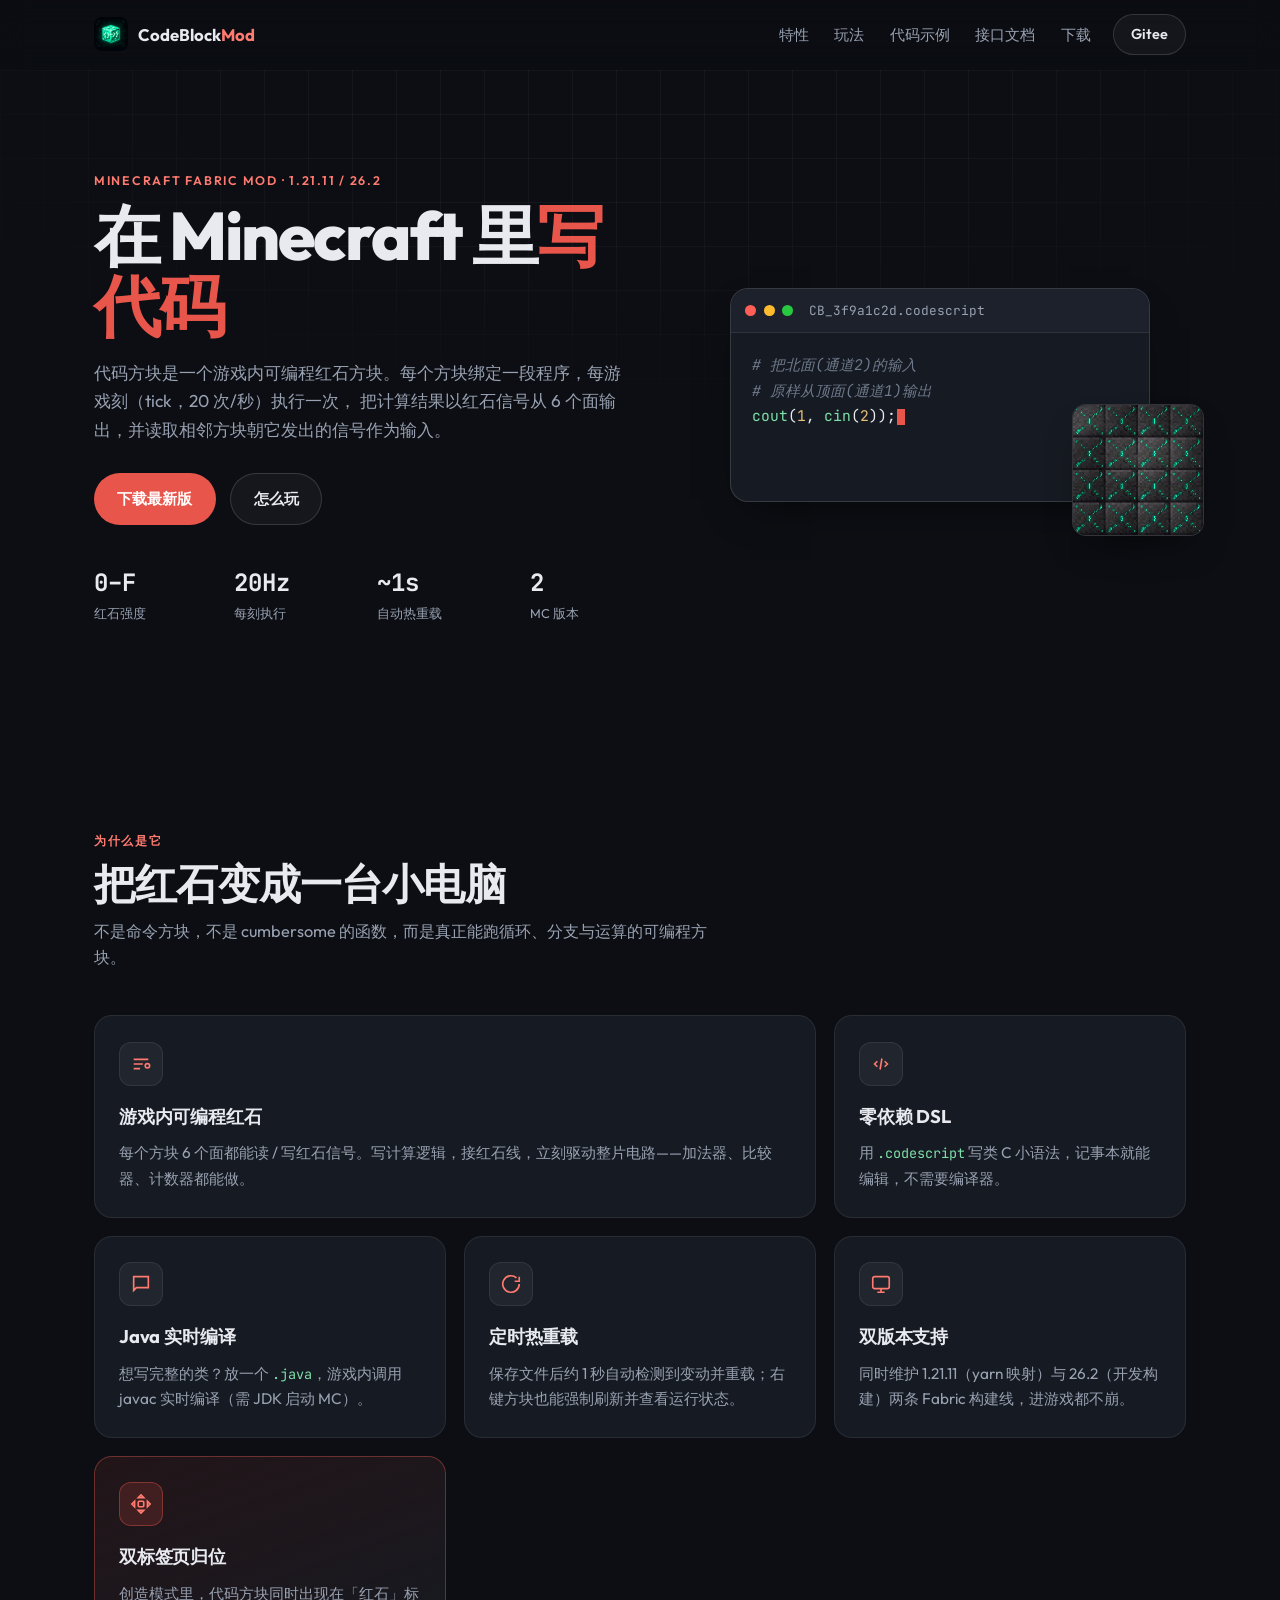
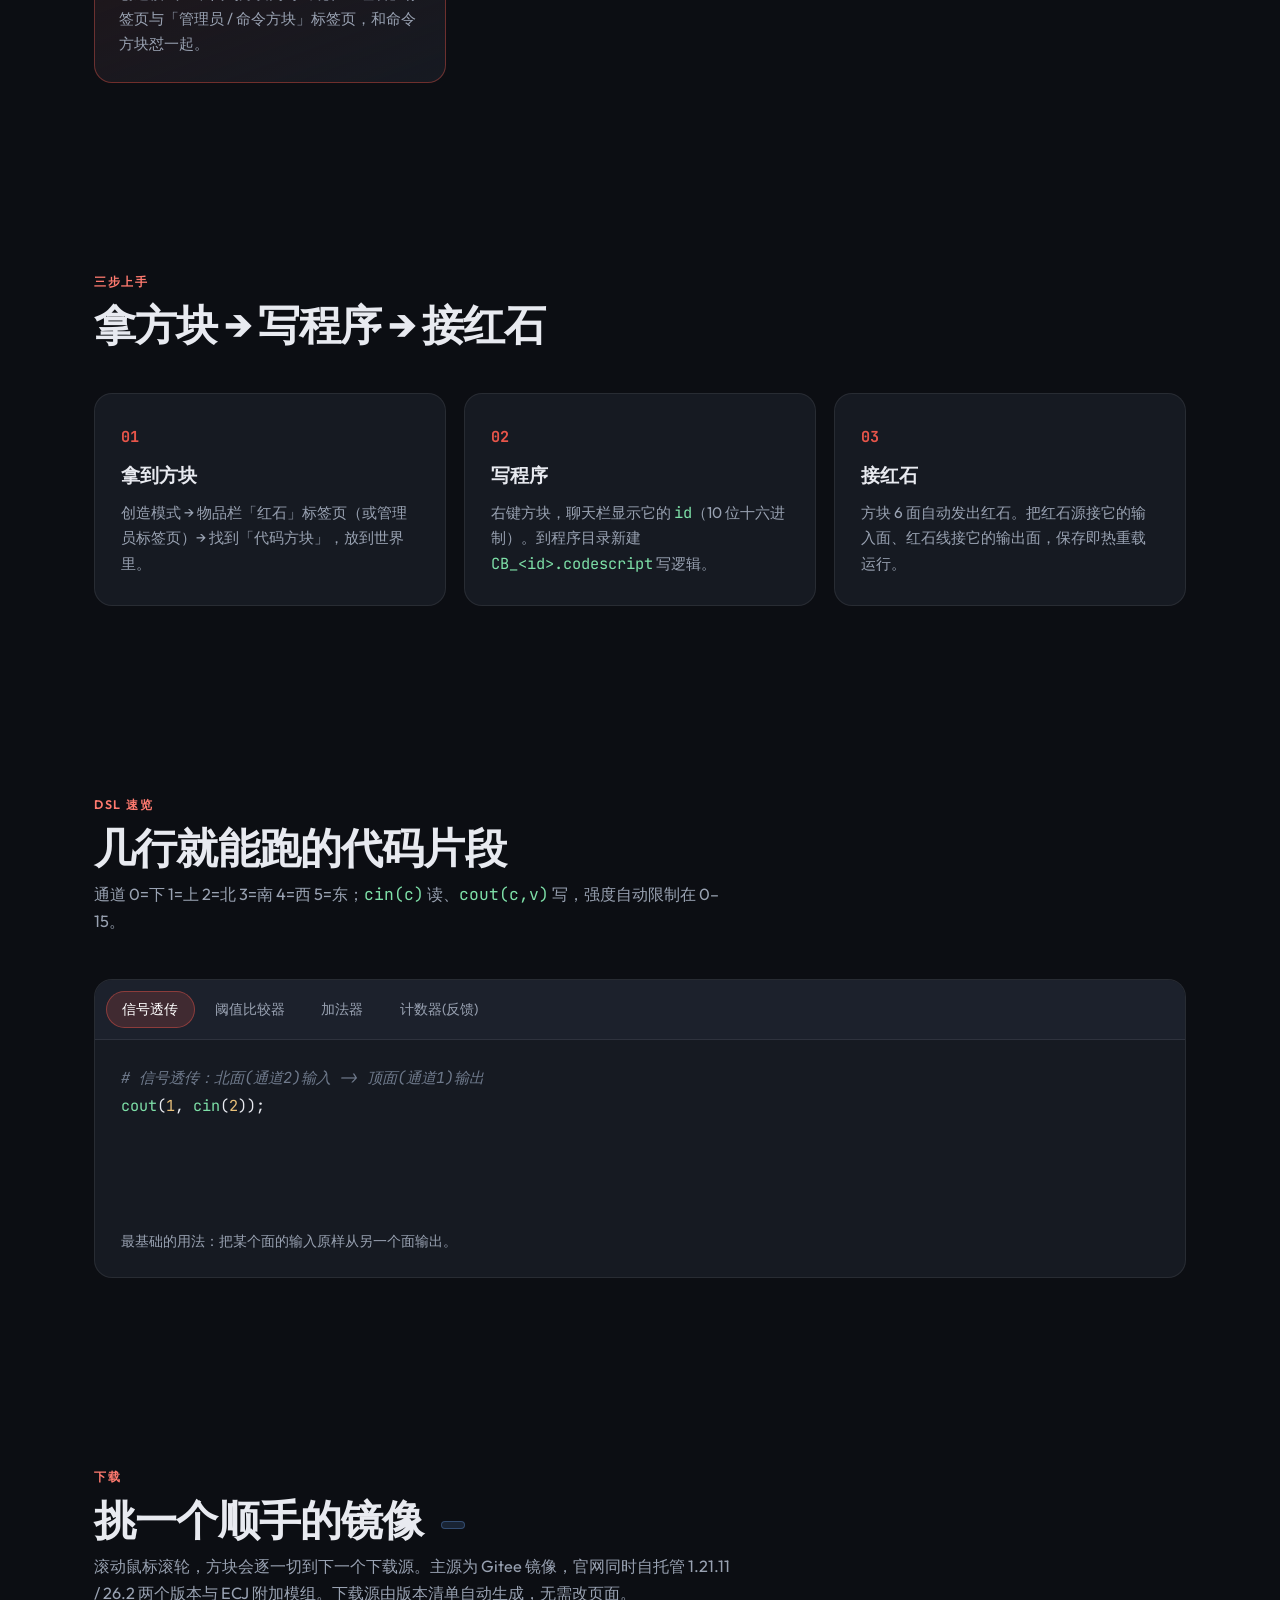
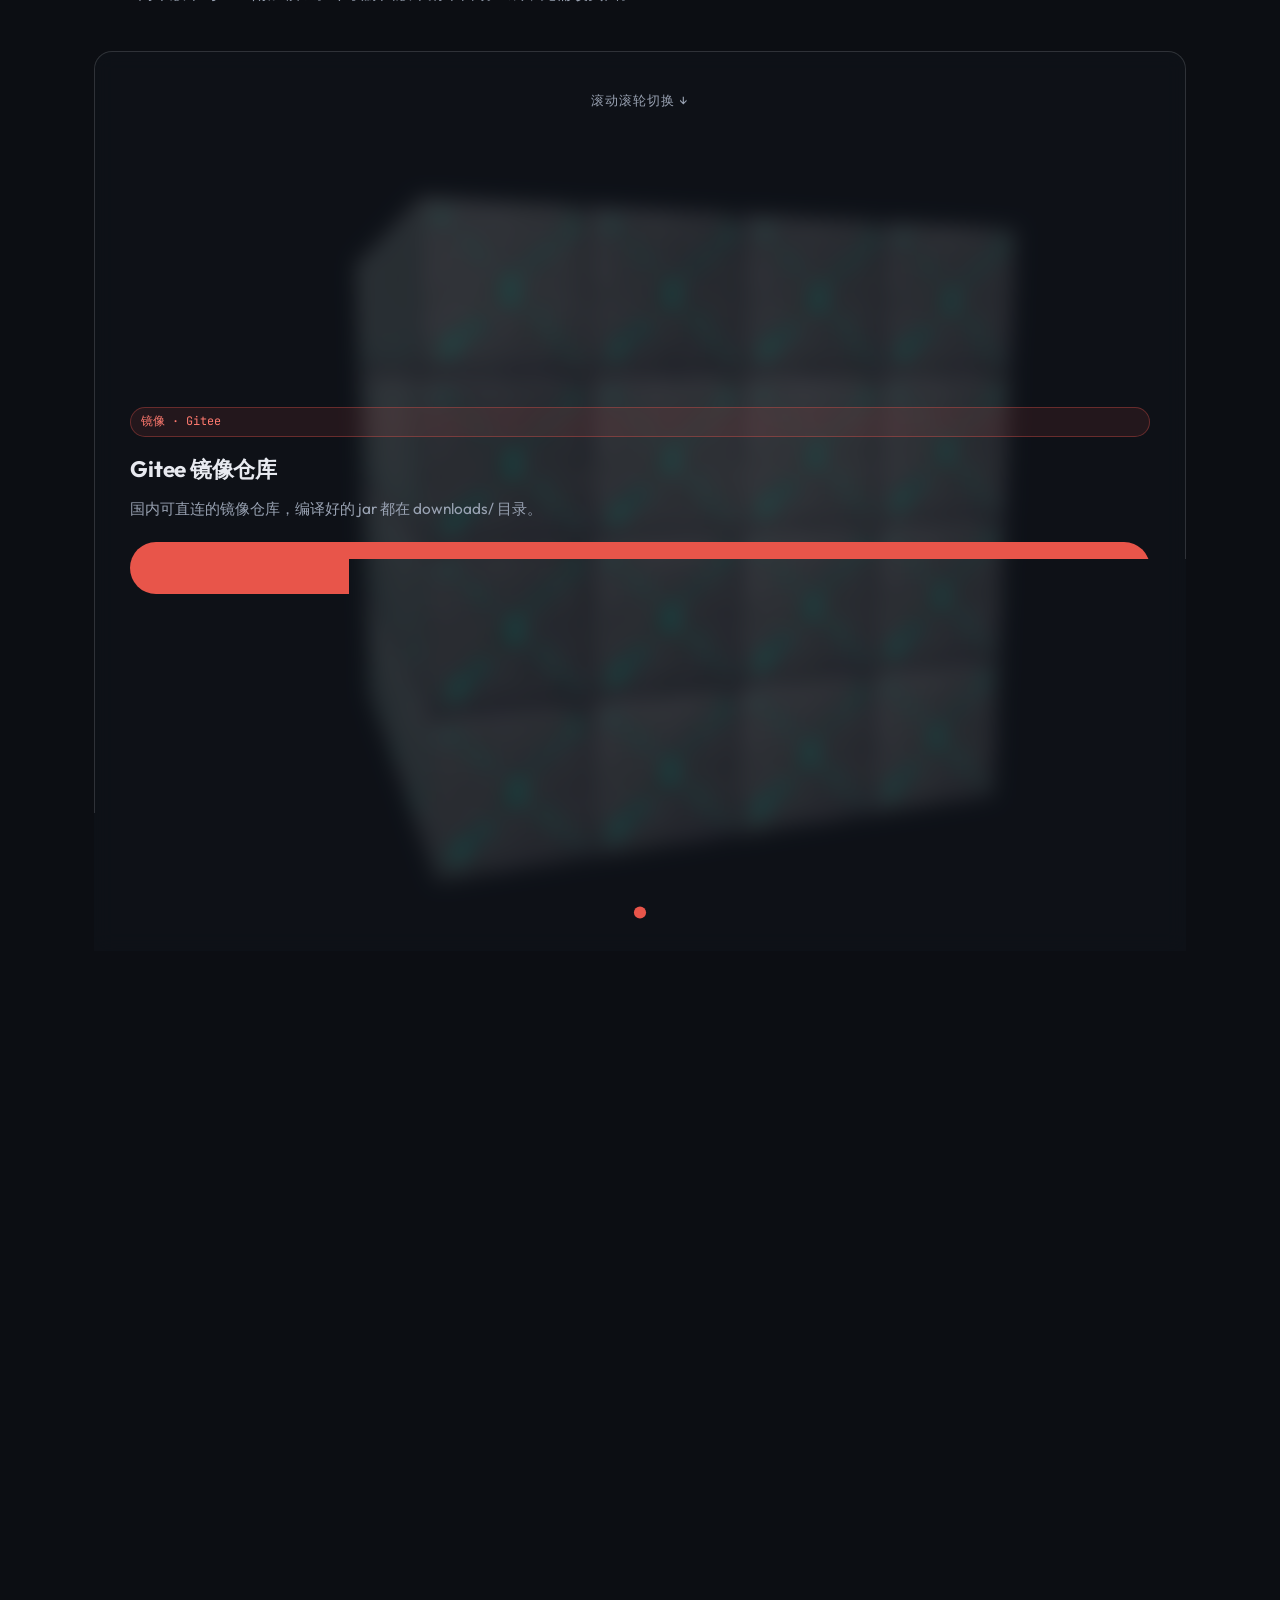
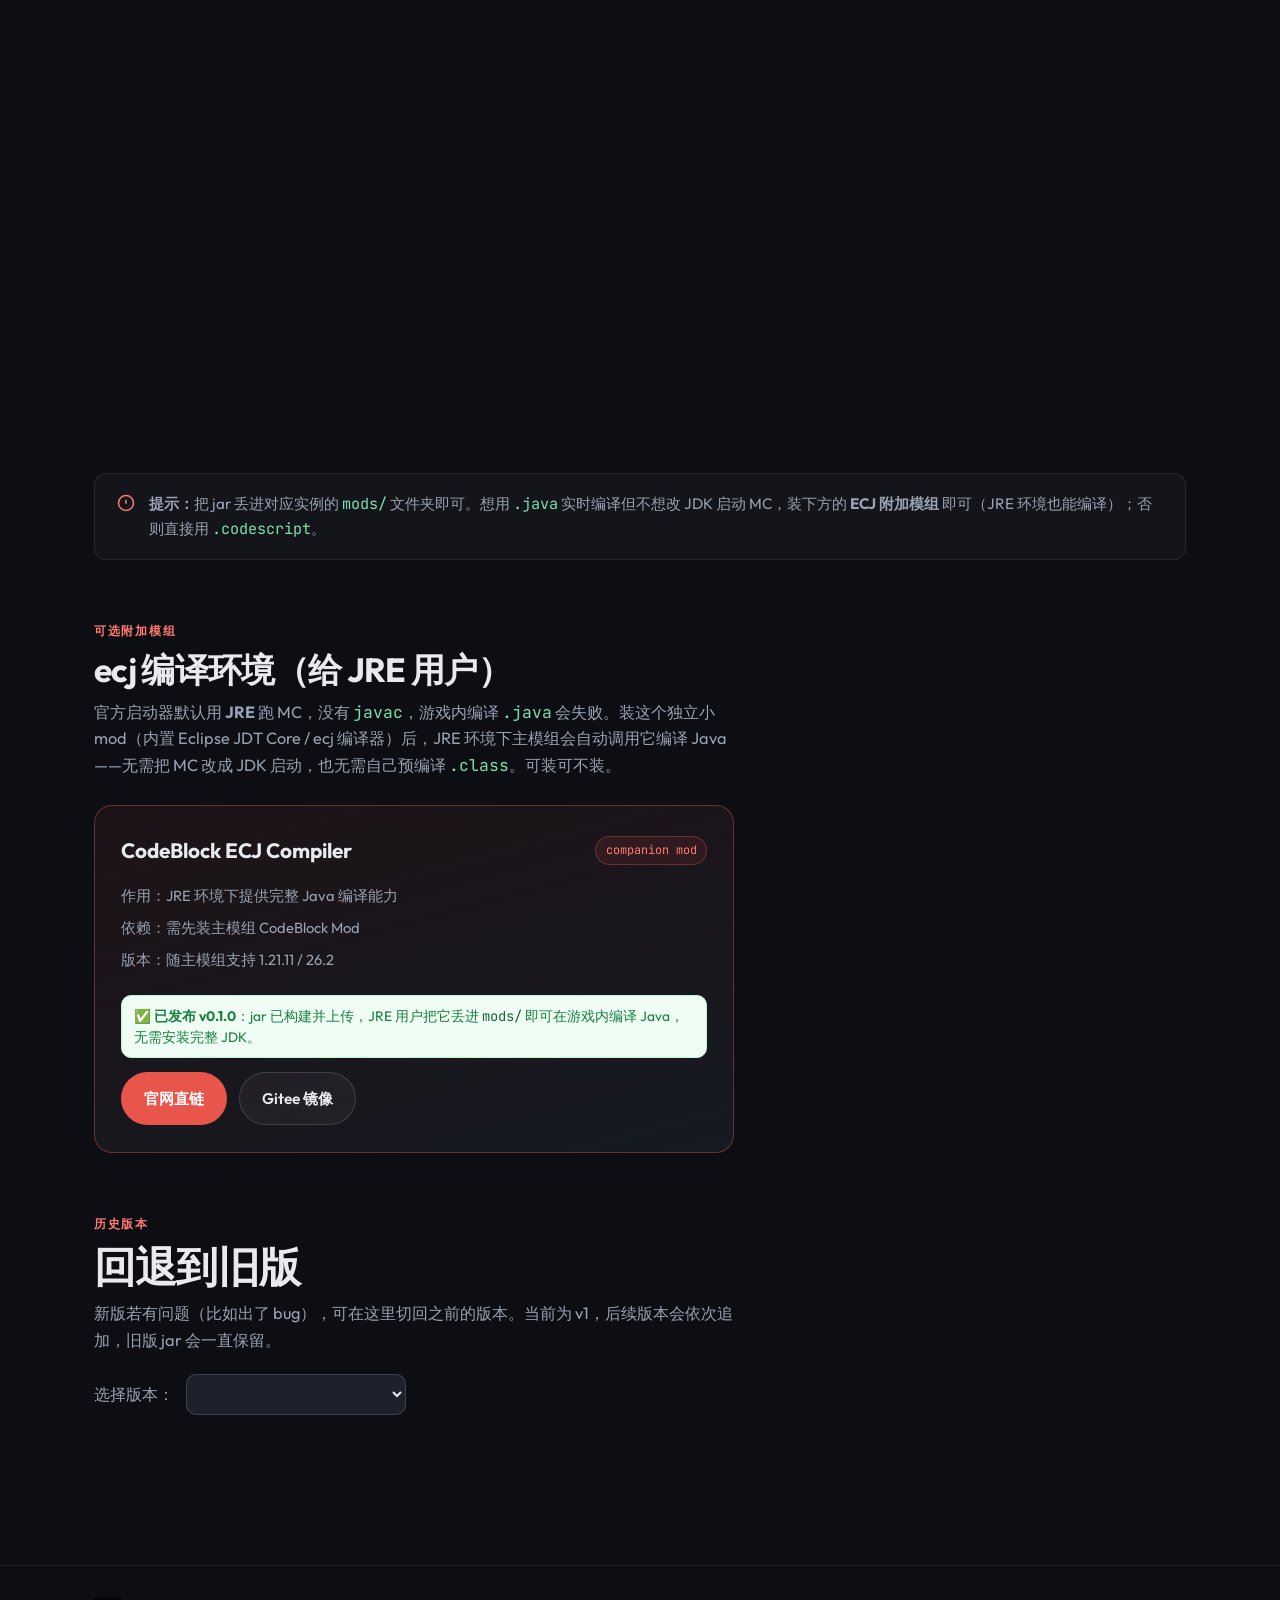
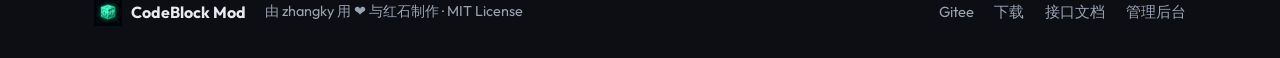
==== commit db81bfd9: "docs: 接口文档页(docs.html)删除方块特性板块 + 更新标签为已实现; 首页导航加入文档入口" ====
--- a/index.html
+++ b/index.html
@@ -34,6 +34,7 @@
         <a href="#features">特性</a>
         <a href="#how">玩法</a>
         <a href="#code">代码示例</a>
+        <a href="docs.html">接口文档</a>
         <a href="#download">下载</a>
       </nav>
       <a class="btn btn--ghost nav__cta" href="https://gitee.com/immediate-success-upon-arrival/CodeBlock-mod-release" target="_blank" rel="noopener">Gitee</a>
@@ -254,7 +255,7 @@
       <nav class="footer__links" aria-label="页脚链接">
         <a href="https://gitee.com/immediate-success-upon-arrival/CodeBlock-mod-release" rel="noopener">Gitee</a>
         <a href="#download">下载</a>
-        <a href="#how">文档</a>
+        <a href="docs.html">接口文档</a>
         <a href="/admin.html">管理后台</a>
       </nav>
     </div>
